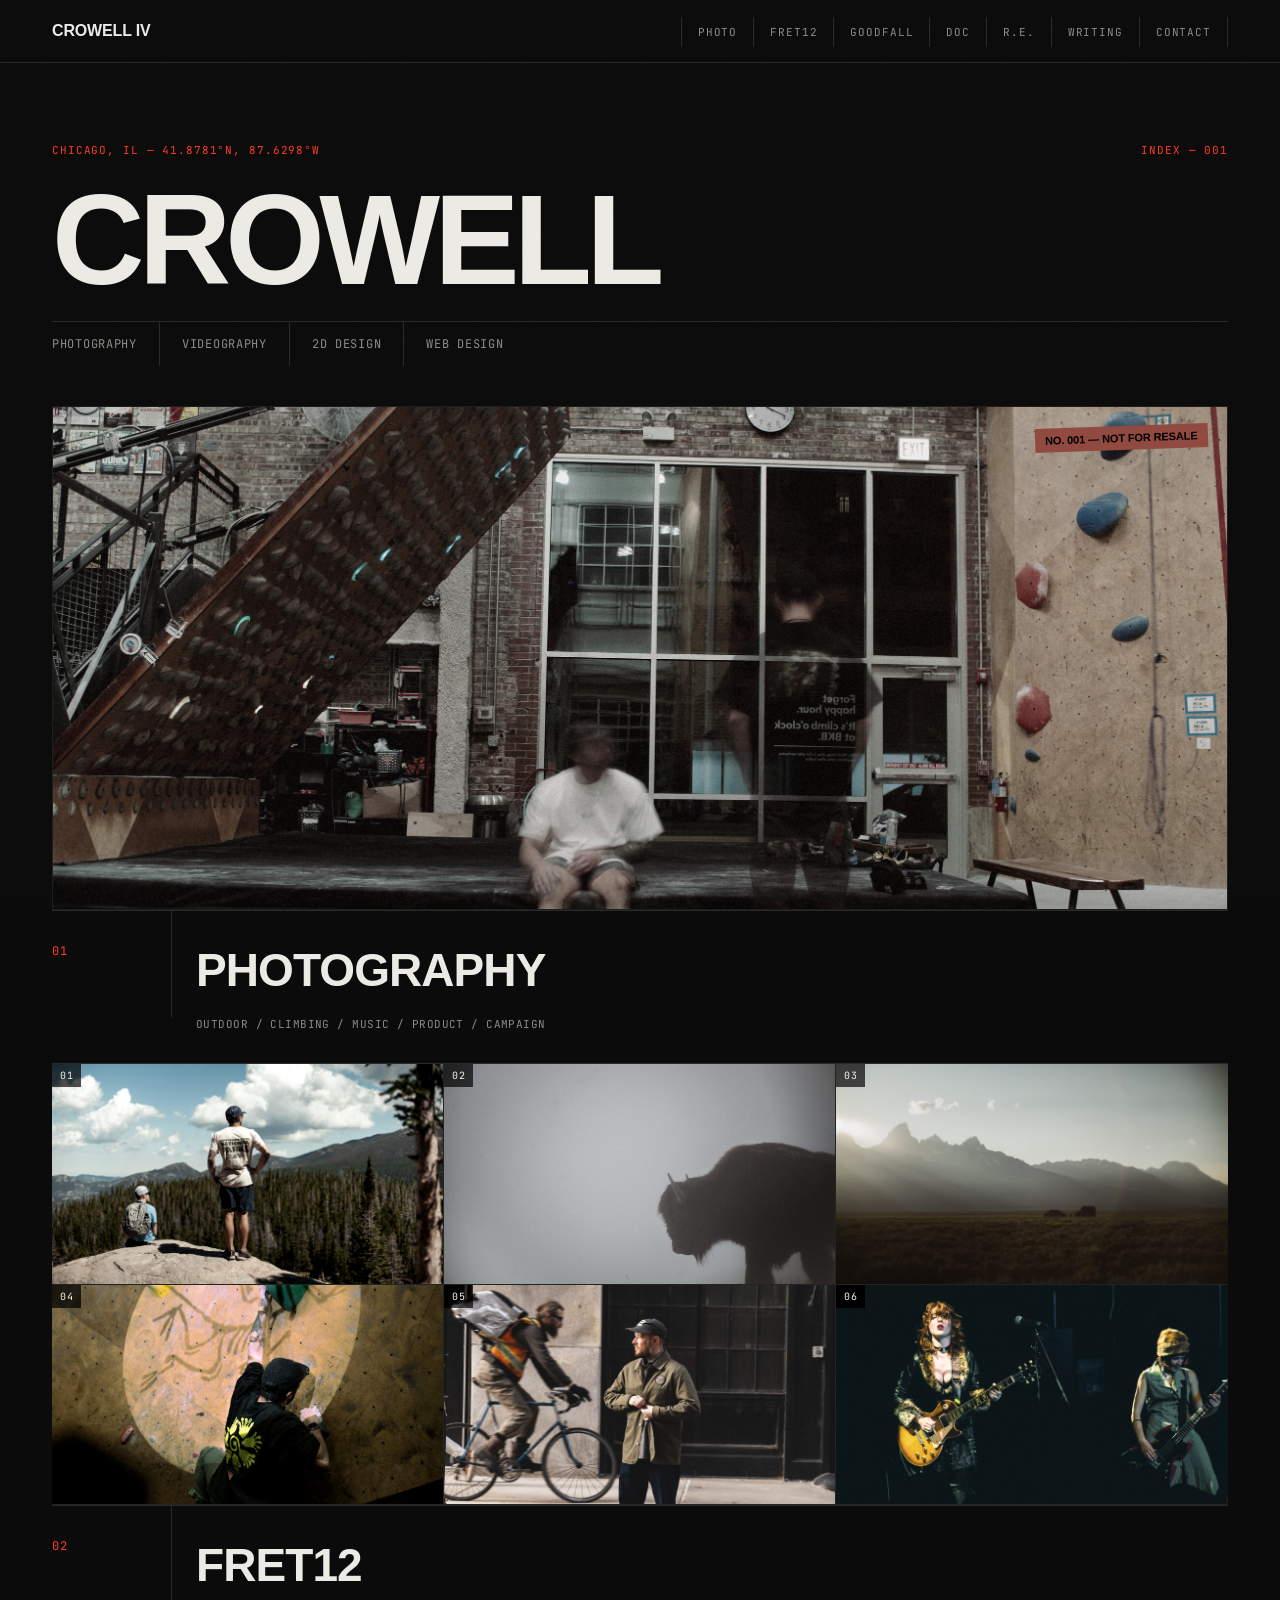
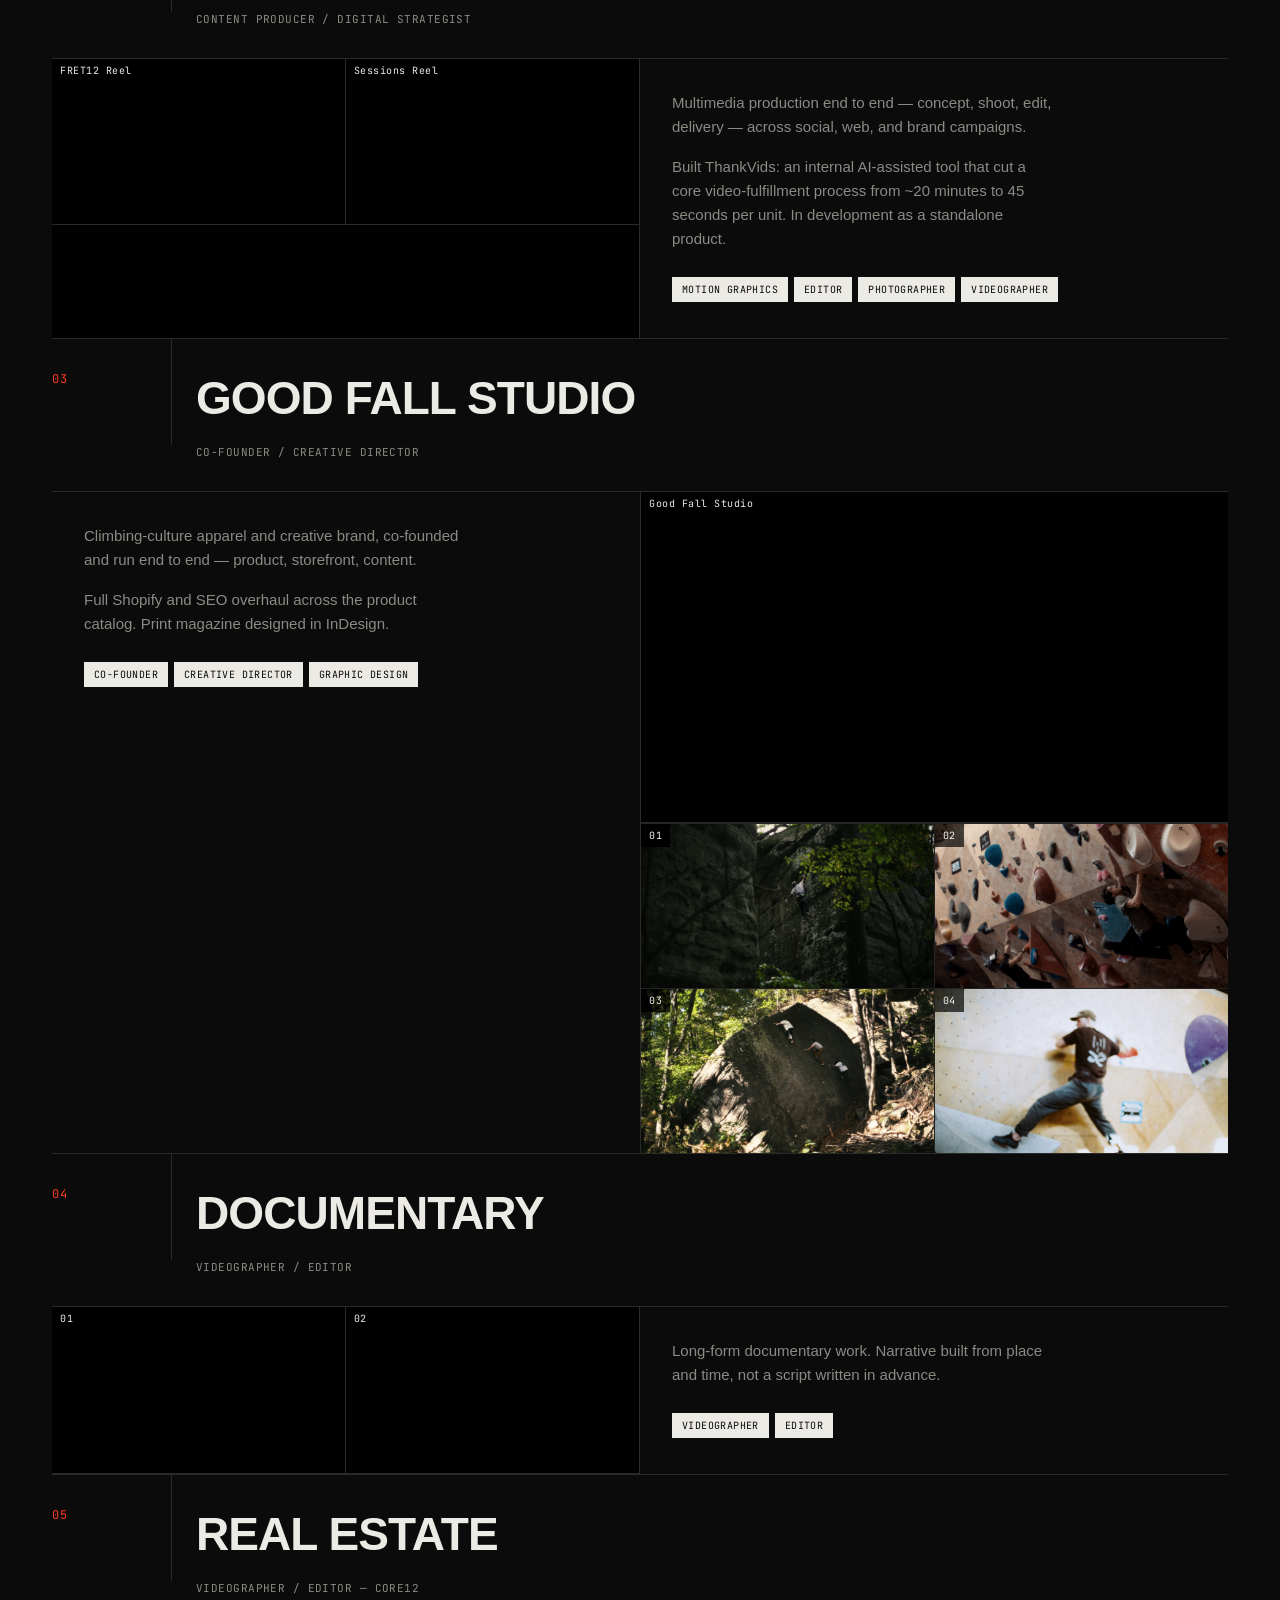
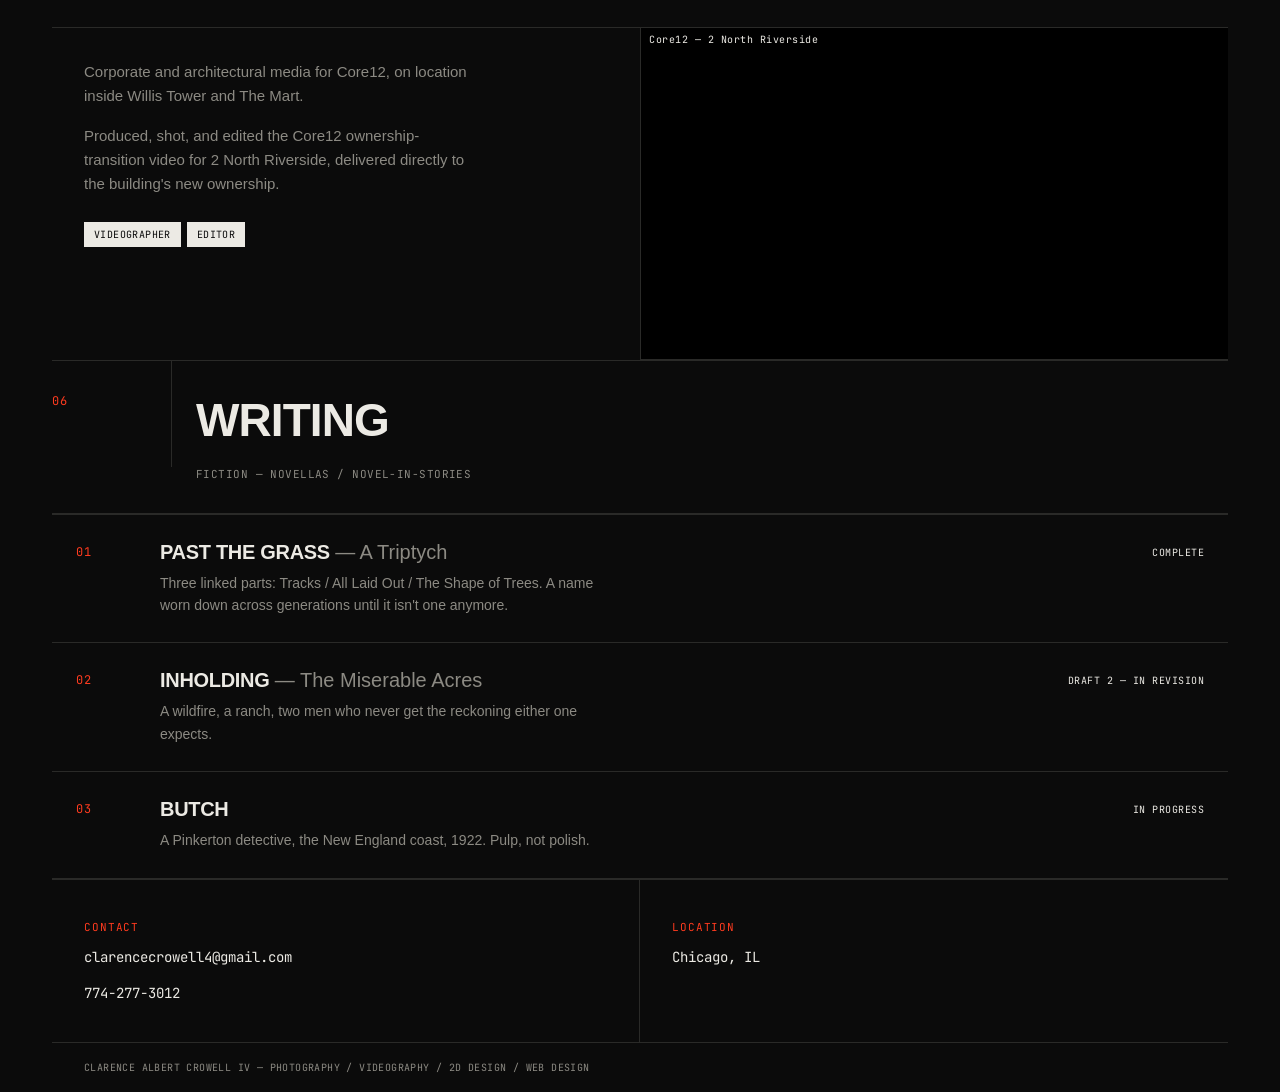
==== index.html @ 53e08b1d "Update index.html" ====
<!DOCTYPE html>
<html lang="en">
<head>
<meta charset="UTF-8">
<meta name="viewport" content="width=device-width, initial-scale=1.0">
<title>Clarence Crowell — Photography, Video, Design</title>
<link rel="preconnect" href="https://fonts.googleapis.com">
<link href="https://fonts.googleapis.com/css2?family=JetBrains+Mono:wght@400;500;700&display=swap" rel="stylesheet">
<style>
:root{
--bg: #0B0B0B;
--ink: #ECEAE4;
--ink-dim: #8C8A83;
--line: #2A2A28;
--signal: #FF3B1F;
--panel: #131311;
}
*{box-sizing:border-box; margin:0; padding:0;}
body{
background:var(--bg);
color:var(--ink);
font-family:'Helvetica Neue', Helvetica, Arial, sans-serif;
-webkit-font-smoothing:antialiased;
position:relative;
}
body::before{
content:'';
position:fixed; inset:0; pointer-events:none; z-index:100;
opacity:0.05; mix-blend-mode:overlay;
background-image:url("data:image/svg+xml,%3Csvg xmlns='http://www.w3.org/2000/svg' width='120' height='120'%3E%3Cfilter id='n'%3E%3CfeTurbulence type='fractalNoise' baseFrequency='0.9' numOctaves='2' stitchTiles='stitch'/%3E%3C/filter%3E%3Crect width='100%25' height='100%25' filter='url(%23n)'/%3E%3C/svg%3E");
}
.wrap{max-width:1240px; margin:0 auto; padding:0 32px;}

header.masthead{
border-bottom:1px solid var(--line);
padding:22px 0;
position:sticky; top:0; z-index:50;
background:var(--bg);
}
.masthead-row{display:flex; justify-content:space-between; align-items:center; flex-wrap:wrap; gap:12px;}
.brand{
font-family:'Helvetica Neue', Arial, sans-serif; font-weight:900; font-size:16px;
letter-spacing:-0.01em; text-transform:uppercase;
}
nav ul{list-style:none; display:flex; gap:0;}
nav a{
color:var(--ink-dim); text-decoration:none;
font-family:'JetBrains Mono', monospace; font-size:11px;
letter-spacing:0.08em; text-transform:uppercase;
padding:8px 16px; border-left:1px solid var(--line);
transition:color .1s linear, background .1s linear;
}
nav li:last-child a{border-right:1px solid var(--line);}
nav a:hover, nav a:focus-visible{color:var(--bg); background:var(--signal);}

.hero{
padding:80px 0 0;
border-bottom:1px solid var(--line);
}
.hero-top{
display:flex; justify-content:space-between; align-items:flex-start;
font-family:'JetBrains Mono', monospace; font-size:11px; letter-spacing:0.08em;
text-transform:uppercase; color:var(--ink-dim); padding-bottom:28px;
}
.hero-top span{color:var(--signal);}
.hero h1{
font-family:'Helvetica Neue', Arial, sans-serif; font-weight:900;
font-size:clamp(52px, 10vw, 148px); line-height:0.86; letter-spacing:-0.045em;
text-transform:uppercase;
}
.hero-roles{
display:flex; gap:0; flex-wrap:wrap; margin-top:26px; border-top:1px solid var(--line);
}
.hero-roles span{
font-family:'JetBrains Mono', monospace; font-size:12px; letter-spacing:0.06em;
text-transform:uppercase; padding:14px 22px 14px 0; margin-right:22px;
border-right:1px solid var(--line); color:var(--ink-dim);
}
.hero-roles span:last-child{border-right:none; margin-right:0;}
.hero-figure{
margin-top:40px; position:relative; overflow:hidden; aspect-ratio:21/9; background:#000;
filter:grayscale(65%) contrast(1.12) brightness(0.92);
}
.hero-figure img{width:100%; height:100%; object-fit:cover; display:block;}
.hero-figure::after{
content:''; position:absolute; inset:0;
box-shadow:inset 0 0 0 1px var(--line);
}
.tag-sticker{
position:absolute; top:20px; right:20px; z-index:2;
background:var(--signal); color:#0B0B0B;
font-family:'Helvetica Neue', Arial, sans-serif; font-weight:900;
font-size:11px; letter-spacing:-0.01em; text-transform:uppercase;
padding:6px 10px; transform:rotate(-2deg);
}

section.work{padding:0; border-bottom:1px solid var(--line);}
section.work:last-of-type{border-bottom:none;}
.section-head{
display:grid; grid-template-columns:120px 1fr; gap:0;
}
.section-index{
font-family:'JetBrains Mono', monospace; font-size:12px; color:var(--signal);
letter-spacing:0.08em; padding:32px 20px 32px 0; border-right:1px solid var(--line);
}
.section-head h2{
font-family:'Helvetica Neue', Arial, sans-serif; font-weight:900; font-size:clamp(26px, 3.6vw, 46px);
text-transform:uppercase; letter-spacing:-0.02em; padding:32px 24px 20px;
}
.section-meta{
font-family:'JetBrains Mono', monospace; font-size:11px; color:var(--ink-dim);
letter-spacing:0.04em; padding:0 24px 32px 144px; text-transform:uppercase;
border-bottom:1px solid var(--line);
}

.grid-photo{
display:grid; grid-template-columns:repeat(3, 1fr);
}
.grid-photo figure{
position:relative; aspect-ratio:16/9; overflow:hidden; background:#000;
border-right:1px solid var(--line); border-bottom:1px solid var(--line);
filter:grayscale(30%) contrast(1.08);
}
.grid-photo figure:nth-child(3n){border-right:none;}
.grid-photo img{width:100%; height:100%; object-fit:cover; display:block;}
.grid-photo figure .tag{
position:absolute; top:0; left:0;
font-family:'JetBrains Mono', monospace; font-size:10px; color:var(--ink);
background:rgba(0,0,0,0.65); padding:5px 8px; letter-spacing:0.05em;
}

.case{
display:grid; grid-template-columns:1fr 1fr;
}
.case.reverse .case-media{order:2; border-left:1px solid var(--line); border-right:none;}
.case.reverse .case-copy{order:1;}
.case-media{
display:grid; grid-template-columns:repeat(2, 1fr);
border-right:1px solid var(--line);
background:#000;
}
.case-media figure{
position:relative; aspect-ratio:16/9; overflow:hidden;
border-right:1px solid var(--line); border-bottom:1px solid var(--line);
filter:grayscale(30%) contrast(1.08);
}
.case-media figure:nth-child(2n){border-right:none;}
.case-media img{width:100%; height:100%; object-fit:cover; display:block;}
.case-media figure .tag{
position:absolute; top:0; left:0;
font-family:'JetBrains Mono', monospace; font-size:10px; color:var(--ink);
background:rgba(0,0,0,0.65); padding:5px 8px; letter-spacing:0.05em;
}
.case-media.two{grid-template-columns:1fr; grid-template-rows:1fr 1fr;}
.case-media.two figure{border-right:none;}
.case-media.two figure:last-child{border-bottom:none;}

.video-grid{display:grid; grid-template-columns:repeat(2, 1fr);}
.video-grid.single{grid-template-columns:1fr;}
.video-embed{position:relative; width:100%; padding-bottom:56.25%; height:0; overflow:hidden; border-right:1px solid var(--line); border-bottom:1px solid var(--line);}
.video-grid.single .video-embed, .video-embed.full{border-right:none;}
.video-grid figure:last-child .video-embed, .video-grid > .video-embed:last-child{border-right:none;}
.video-embed iframe{position:absolute; top:0; left:0; width:100%; height:100%; border:0; filter:grayscale(30%) contrast(1.08);}
.video-embed .tag{
position:absolute; top:0; left:0; z-index:2;
font-family:'JetBrains Mono', monospace; font-size:10px; color:var(--ink);
background:rgba(0,0,0,0.65); padding:5px 8px; letter-spacing:0.05em;
}
.still-row{display:grid; grid-template-columns:1fr 1fr;}
.still-row figure{position:relative; aspect-ratio:16/9; overflow:hidden; border-right:1px solid var(--line); filter:grayscale(30%) contrast(1.08);}
.still-row figure:last-child{border-right:none;}
.still-row img{width:100%; height:100%; object-fit:cover; display:block;}

.case-media-wrap{border-right:1px solid var(--line); background:#000;}
.case.reverse .case-media-wrap{order:2; border-left:1px solid var(--line); border-right:none;}
.case.reverse .case-copy{order:1;}
.photo-quad{display:grid; grid-template-columns:repeat(2, 1fr);}
.photo-quad figure{position:relative; aspect-ratio:16/9; overflow:hidden; border-right:1px solid var(--line); border-top:1px solid var(--line); filter:grayscale(30%) contrast(1.08);}
.photo-quad figure:nth-child(2n){border-right:none;}
.photo-quad img{width:100%; height:100%; object-fit:cover; display:block;}
.photo-quad figure .tag{
position:absolute; top:0; left:0;
font-family:'JetBrains Mono', monospace; font-size:10px; color:var(--ink);
background:rgba(0,0,0,0.65); padding:5px 8px; letter-spacing:0.05em;
}
@media (max-width:860px){
.video-grid{grid-template-columns:1fr;}
.video-embed{border-right:none;}
.still-row{grid-template-columns:1fr;}
.still-row figure{border-right:none; border-bottom:1px solid var(--line);}
.still-row figure:last-child{border-bottom:none;}
.case-media-wrap{border-right:none; border-left:none;}
.case.reverse .case-media-wrap{border-left:none;}
.photo-quad{grid-template-columns:1fr 1fr;}
}

.case-copy{padding:32px 32px 36px;}
.case-copy p{
font-family:'Helvetica Neue', Arial, sans-serif;
font-size:15px; line-height:1.6; color:var(--ink-dim); margin-bottom:16px; max-width:46ch;
}
.case-copy p:last-of-type{margin-bottom:0;}
.role-tags{display:flex; flex-wrap:wrap; gap:6px; margin-top:26px;}
.role-tag{
font-family:'JetBrains Mono', monospace; font-size:10px; letter-spacing:0.04em;
text-transform:uppercase; padding:6px 10px; color:var(--bg); background:var(--ink);
}

.write-list{border-top:1px solid var(--line);}
.write-row{
display:grid; grid-template-columns:64px 1fr 180px;
align-items:start; padding:26px 24px; border-bottom:1px solid var(--line);
gap:20px;
}
.write-num{
font-family:'JetBrains Mono', monospace; font-size:12px; color:var(--signal);
letter-spacing:0.06em; padding-top:3px;
}
.write-title{
font-family:'Helvetica Neue', Arial, sans-serif; font-weight:900; font-size:20px;
text-transform:uppercase; letter-spacing:-0.015em; margin-bottom:8px;
}
.write-title span{color:var(--ink-dim); font-weight:400; text-transform:none; letter-spacing:0;}
.write-desc{
font-family:'Helvetica Neue', Arial, sans-serif; font-size:14px; line-height:1.6;
color:var(--ink-dim); max-width:56ch;
}
.write-status{
font-family:'JetBrains Mono', monospace; font-size:10px; letter-spacing:0.05em;
text-transform:uppercase; text-align:right; padding-top:5px; color:var(--ink);
}
@media (max-width:860px){
.write-row{grid-template-columns:36px 1fr; grid-template-areas:"num title" ". desc" ". status";}
.write-num{grid-area:num;} .write-body{grid-area:title;} .write-status{grid-area:status; text-align:left; margin-top:10px;}
}

@media (max-width:860px){
.grid-photo{grid-template-columns:repeat(2,1fr);}
.grid-photo figure:nth-child(2n){border-right:none;}
.grid-photo figure:nth-child(3n){border-right:1px solid var(--line);}
.case, .case.reverse{grid-template-columns:1fr;}
.case.reverse .case-media{order:1; border-left:none; border-right:none; border-bottom:1px solid var(--line);}
.case.reverse .case-copy{order:2;}
.case-media{border-right:none; border-bottom:1px solid var(--line);}
.section-head{grid-template-columns:80px 1fr;}
.section-meta{padding-left:104px;}
nav ul{flex-wrap:wrap;}
}

footer{padding:0;}
.footer-grid{display:grid; grid-template-columns:1fr 1fr;}
.footer-cell{padding:40px 32px; border-right:1px solid var(--line);}
.footer-cell:last-child{border-right:none;}
.footer-label{
font-family:'JetBrains Mono', monospace; font-size:11px; color:var(--signal);
letter-spacing:0.08em; text-transform:uppercase; margin-bottom:14px;
}
footer a{color:var(--ink); text-decoration:none; font-family:'JetBrains Mono', monospace; font-size:14px;}
footer a:hover{color:var(--signal);}
.fine{
border-top:1px solid var(--line); padding:18px 32px;
font-family:'JetBrains Mono', monospace; font-size:10px; color:var(--ink-dim);
letter-spacing:0.04em; text-transform:uppercase;
}
@media (max-width:860px){.footer-grid{grid-template-columns:1fr;} .footer-cell{border-right:none; border-bottom:1px solid var(--line);}}
</style>
</head>
<body>

<header class="masthead">
<div class="wrap masthead-row">
<div class="brand">Crowell IV</div>
<nav>
<ul>
<li><a href="#photography">Photo</a></li>
<li><a href="#fret12">FRET12</a></li>
<li><a href="#goodfall">Goodfall</a></li>
<li><a href="#documentary">Doc</a></li>
<li><a href="#realestate">R.E.</a></li>
<li><a href="#writing">Writing</a></li>
<li><a href="#contact">Contact</a></li>
</ul>
</nav>
</div>
</header>

<div class="wrap">

<section class="hero">
<div class="hero-top">
<span>Chicago, IL — 41.8781°N, 87.6298°W</span>
<span>Index — 001</span>
</div>
<h1>Crowell</h1>
<div class="hero-roles">
<span>Photography</span>
<span>Videography</span>
<span>2D Design</span>
<span>Web Design</span>
</div>
<div class="hero-figure">
<span class="tag-sticker">No. 001 — Not For Resale</span>
<img src="images/hero.jpg" alt="Hero image">
</div>
</section>

<section class="work" id="photography">
<div class="section-head">
<div class="section-index">01</div>
<h2>Photography</h2>
</div>
<div class="section-meta">Outdoor / Climbing / Music / Product / Campaign</div>
<div class="grid-photo">
<figure><span class="tag">01</span><img src="images/photo-1.jpg" alt="Photography 1"></figure>
<figure><span class="tag">02</span><img src="images/photo-2.jpg" alt="Photography 2"></figure>
<figure><span class="tag">03</span><img src="images/photo-3.jpg" alt="Photography 3"></figure>
<figure><span class="tag">04</span><img src="images/photo-4.jpg" alt="Photography 4"></figure>
<figure><span class="tag">05</span><img src="images/photo-5.jpg" alt="Photography 5"></figure>
<figure><span class="tag">06</span><img src="images/photo-6.jpg" alt="Photography 6"></figure>
</div>
</section>

<!-- CASE STUDY: FRET12 — video-only: FRET12 Reel + FRET12 Sessions Reel (YouTube) -->
<section class="work" id="fret12">
<div class="section-head">
<div class="section-index">02</div>
<h2>FRET12</h2>
</div>
<div class="section-meta">Content Producer / Digital Strategist</div>
<div class="case">
<div class="case-media video-grid">
<div class="video-embed"><span class="tag">FRET12 Reel</span><iframe src="https://www.youtube-nocookie.com/embed/aCzN8zu0TeY" title="FRET12 Reel" frameborder="0" allow="accelerometer; autoplay; clipboard-write; encrypted-media; gyroscope; picture-in-picture; web-share" allowfullscreen></iframe></div>
<div class="video-embed"><span class="tag">Sessions Reel</span><iframe src="https://www.youtube-nocookie.com/embed/KrnUvRqkFx0" title="FRET12 Sessions Reel" frameborder="0" allow="accelerometer; autoplay; clipboard-write; encrypted-media; gyroscope; picture-in-picture; web-share" allowfullscreen></iframe></div>
</div>
<div class="case-copy">
<p>Multimedia production end to end — concept, shoot, edit, delivery — across social, web, and brand campaigns.</p>
<p>Built ThankVids: an internal AI-assisted tool that cut a core video-fulfillment process from ~20 minutes to 45 seconds per unit. In development as a standalone product.</p>
<div class="role-tags">
<span class="role-tag">Motion Graphics</span>
<span class="role-tag">Editor</span>
<span class="role-tag">Photographer</span>
<span class="role-tag">Videographer</span>
</div>
</div>
</div>
</section>

<!-- CASE STUDY: Good Fall Studio — video (brand video) + 4 supporting images -->
<section class="work" id="goodfall">
<div class="section-head">
<div class="section-index">03</div>
<h2>Good Fall Studio</h2>
</div>
<div class="section-meta">Co-Founder / Creative Director</div>
<div class="case reverse">
<div class="case-media-wrap">
<div class="video-embed full"><span class="tag">Good Fall Studio</span><iframe src="https://www.youtube-nocookie.com/embed/4LObgWrQzX8" title="Good Fall Studio" frameborder="0" allow="accelerometer; autoplay; clipboard-write; encrypted-media; gyroscope; picture-in-picture; web-share" allowfullscreen></iframe></div>
<div class="photo-quad">
<figure><span class="tag">01</span><img src="images/goodfall-1.jpg" alt="Good Fall Studio image 1"></figure>
<figure><span class="tag">02</span><img src="images/goodfall-2.jpg" alt="Good Fall Studio image 2"></figure>
<figure><span class="tag">03</span><img src="images/goodfall-3.jpg" alt="Good Fall Studio image 3"></figure>
<figure><span class="tag">04</span><img src="images/goodfall-4.jpg" alt="Good Fall Studio image 4"></figure>
</div>
</div>
<div class="case-copy">
<p>Climbing-culture apparel and creative brand, co-founded and run end to end — product, storefront, content.</p>
<p>Full Shopify and SEO overhaul across the product catalog. Print magazine designed in InDesign.</p>
<div class="role-tags">
<span class="role-tag">Co-Founder</span>
<span class="role-tag">Creative Director</span>
<span class="role-tag">Graphic Design</span>
</div>
</div>
</div>
</section>

<!-- CASE STUDY: Documentary — video-only, no stills: two YouTube embeds -->
<section class="work" id="documentary">
<div class="section-head">
<div class="section-index">04</div>
<h2>Documentary</h2>
</div>
<div class="section-meta">Videographer / Editor</div>
<div class="case">
<div class="case-media video-grid">
<div class="video-embed"><span class="tag">01</span><iframe src="https://www.youtube-nocookie.com/embed/YEiy2NTixOw" title="Documentary 1" frameborder="0" allow="accelerometer; autoplay; clipboard-write; encrypted-media; gyroscope; picture-in-picture; web-share" allowfullscreen></iframe></div>
<div class="video-embed"><span class="tag">02</span><iframe src="https://www.youtube-nocookie.com/embed/a-ekxLXxETY" title="Documentary 2" frameborder="0" allow="accelerometer; autoplay; clipboard-write; encrypted-media; gyroscope; picture-in-picture; web-share" allowfullscreen></iframe></div>
</div>
<div class="case-copy">
<p>Long-form documentary work. Narrative built from place and time, not a script written in advance.</p>
<div class="role-tags">
<span class="role-tag">Videographer</span>
<span class="role-tag">Editor</span>
</div>
</div>
</div>
</section>

<!-- CASE STUDY: Real Estate / Core12 — Vimeo video only (ownership transition), no stills -->
<section class="work" id="realestate">
<div class="section-head">
<div class="section-index">05</div>
<h2>Real Estate</h2>
</div>
<div class="section-meta">Videographer / Editor — Core12</div>
<div class="case reverse">
<div class="case-media" style="display:block;">
<div class="video-embed full"><span class="tag">Core12 — 2 North Riverside</span><iframe src="https://player.vimeo.com/video/1130013403" title="Core12 Ownership Transition" frameborder="0" allow="autoplay; fullscreen; picture-in-picture" allowfullscreen></iframe></div>
</div>
<div class="case-copy">
<p>Corporate and architectural media for Core12, on location inside Willis Tower and The Mart.</p>
<p>Produced, shot, and edited the Core12 ownership-transition video for 2 North Riverside, delivered directly to the building's new ownership.</p>
<div class="role-tags">
<span class="role-tag">Videographer</span>
<span class="role-tag">Editor</span>
</div>
</div>
</div>
</section>

<section class="work" id="writing">
<div class="section-head">
<div class="section-index">06</div>
<h2>Writing</h2>
</div>
<div class="section-meta">Fiction — Novellas / Novel-in-Stories</div>
<div class="write-list">
<div class="write-row">
<div class="write-num">01</div>
<div class="write-body">
<div class="write-title">Past the Grass <span>— A Triptych</span></div>
<div class="write-desc">Three linked parts: Tracks / All Laid Out / The Shape of Trees. A name worn down across generations until it isn't one anymore.</div>
</div>
<div class="write-status">Complete</div>
</div>
<div class="write-row">
<div class="write-num">02</div>
<div class="write-body">
<div class="write-title">Inholding <span>— The Miserable Acres</span></div>
<div class="write-desc">A wildfire, a ranch, two men who never get the reckoning either one expects.</div>
</div>
<div class="write-status">Draft 2 — In Revision</div>
</div>
<div class="write-row">
<div class="write-num">03</div>
<div class="write-body">
<div class="write-title">Butch</div>
<div class="write-desc">A Pinkerton detective, the New England coast, 1922. Pulp, not polish.</div>
</div>
<div class="write-status">In Progress</div>
</div>
</div>
</section>

</div>

<footer id="contact">
<div class="wrap" style="padding:0 32px;">
<div class="footer-grid" style="border-top:1px solid var(--line);">
<div class="footer-cell">
<div class="footer-label">Contact</div>
<a href="mailto:clarencecrowell4@gmail.com">clarencecrowell4@gmail.com</a><br><br>
<a href="tel:7742773012">774-277-3012</a>
</div>
<div class="footer-cell">
<div class="footer-label">Location</div>
<a href="#">Chicago, IL</a>
</div>
</div>
<div class="fine">Clarence Albert Crowell IV — Photography / Videography / 2D Design / Web Design</div>
</div>
</footer>

</body>
</html>
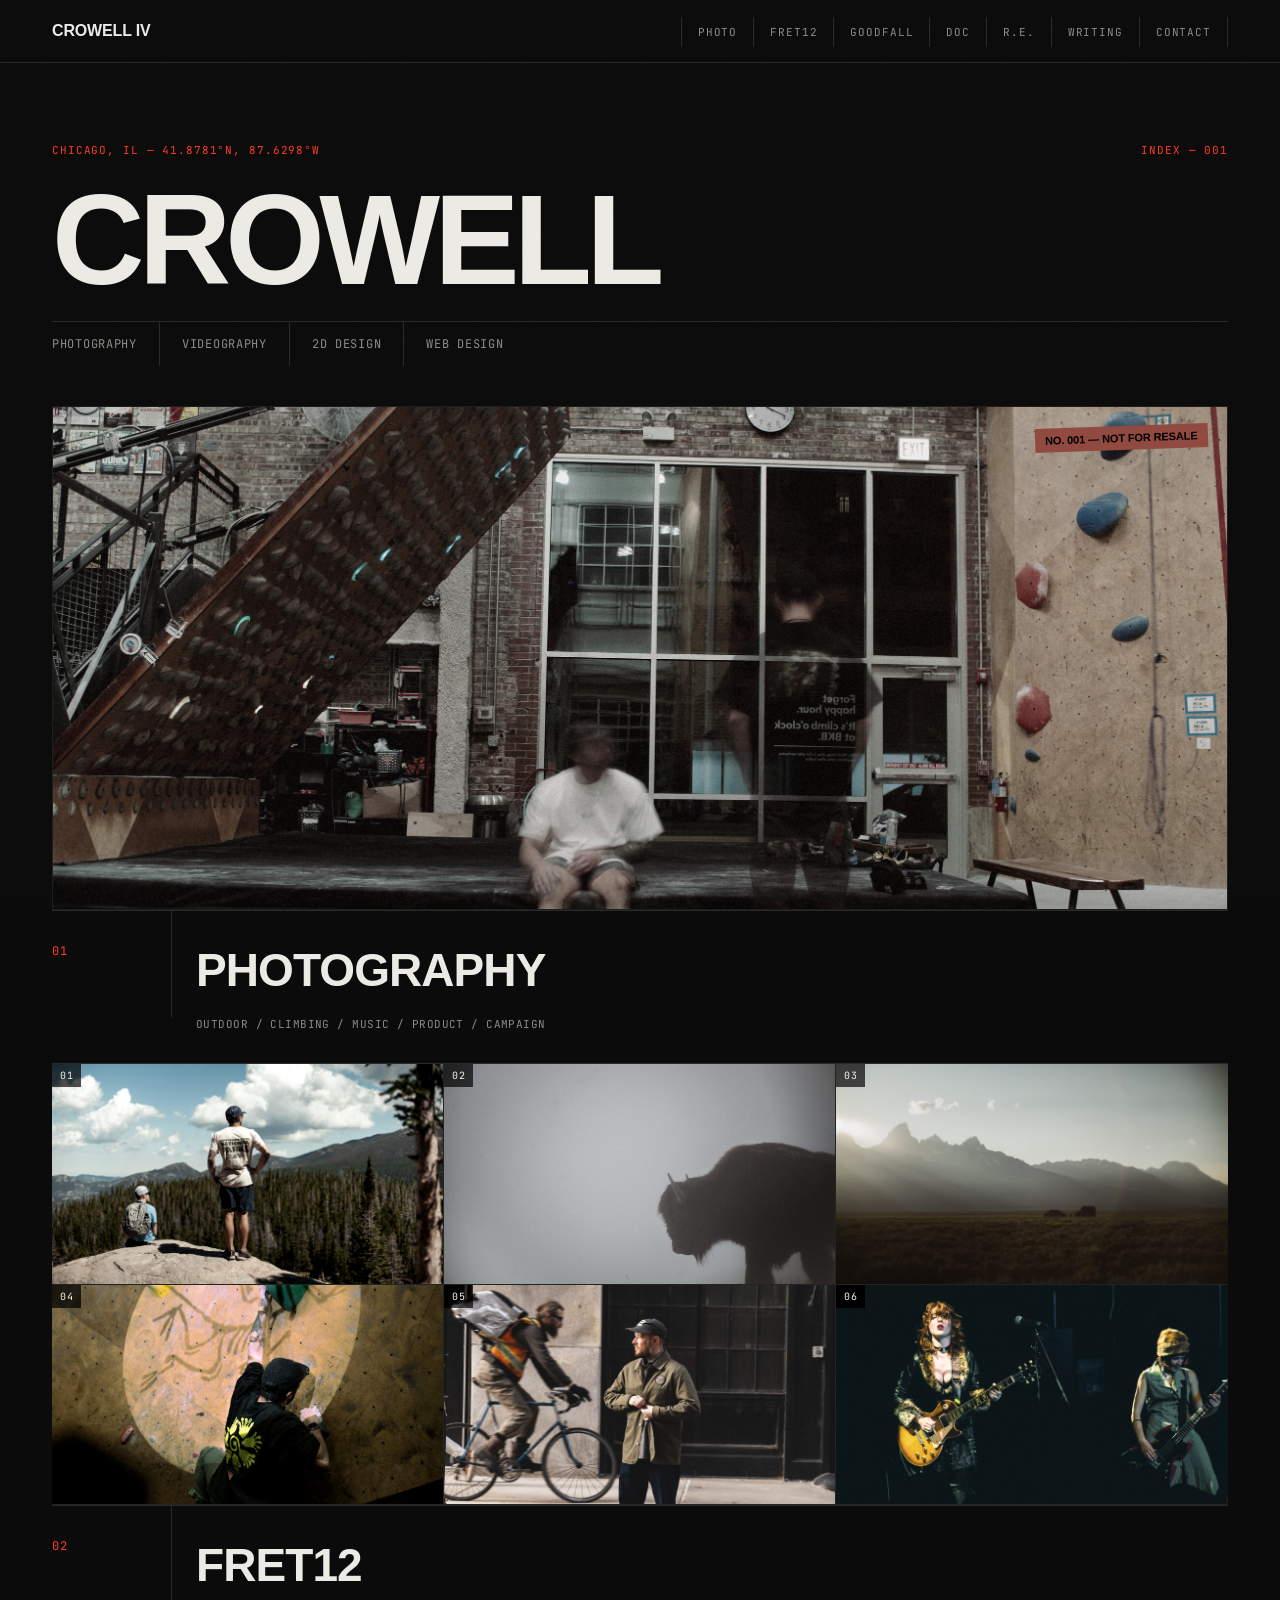
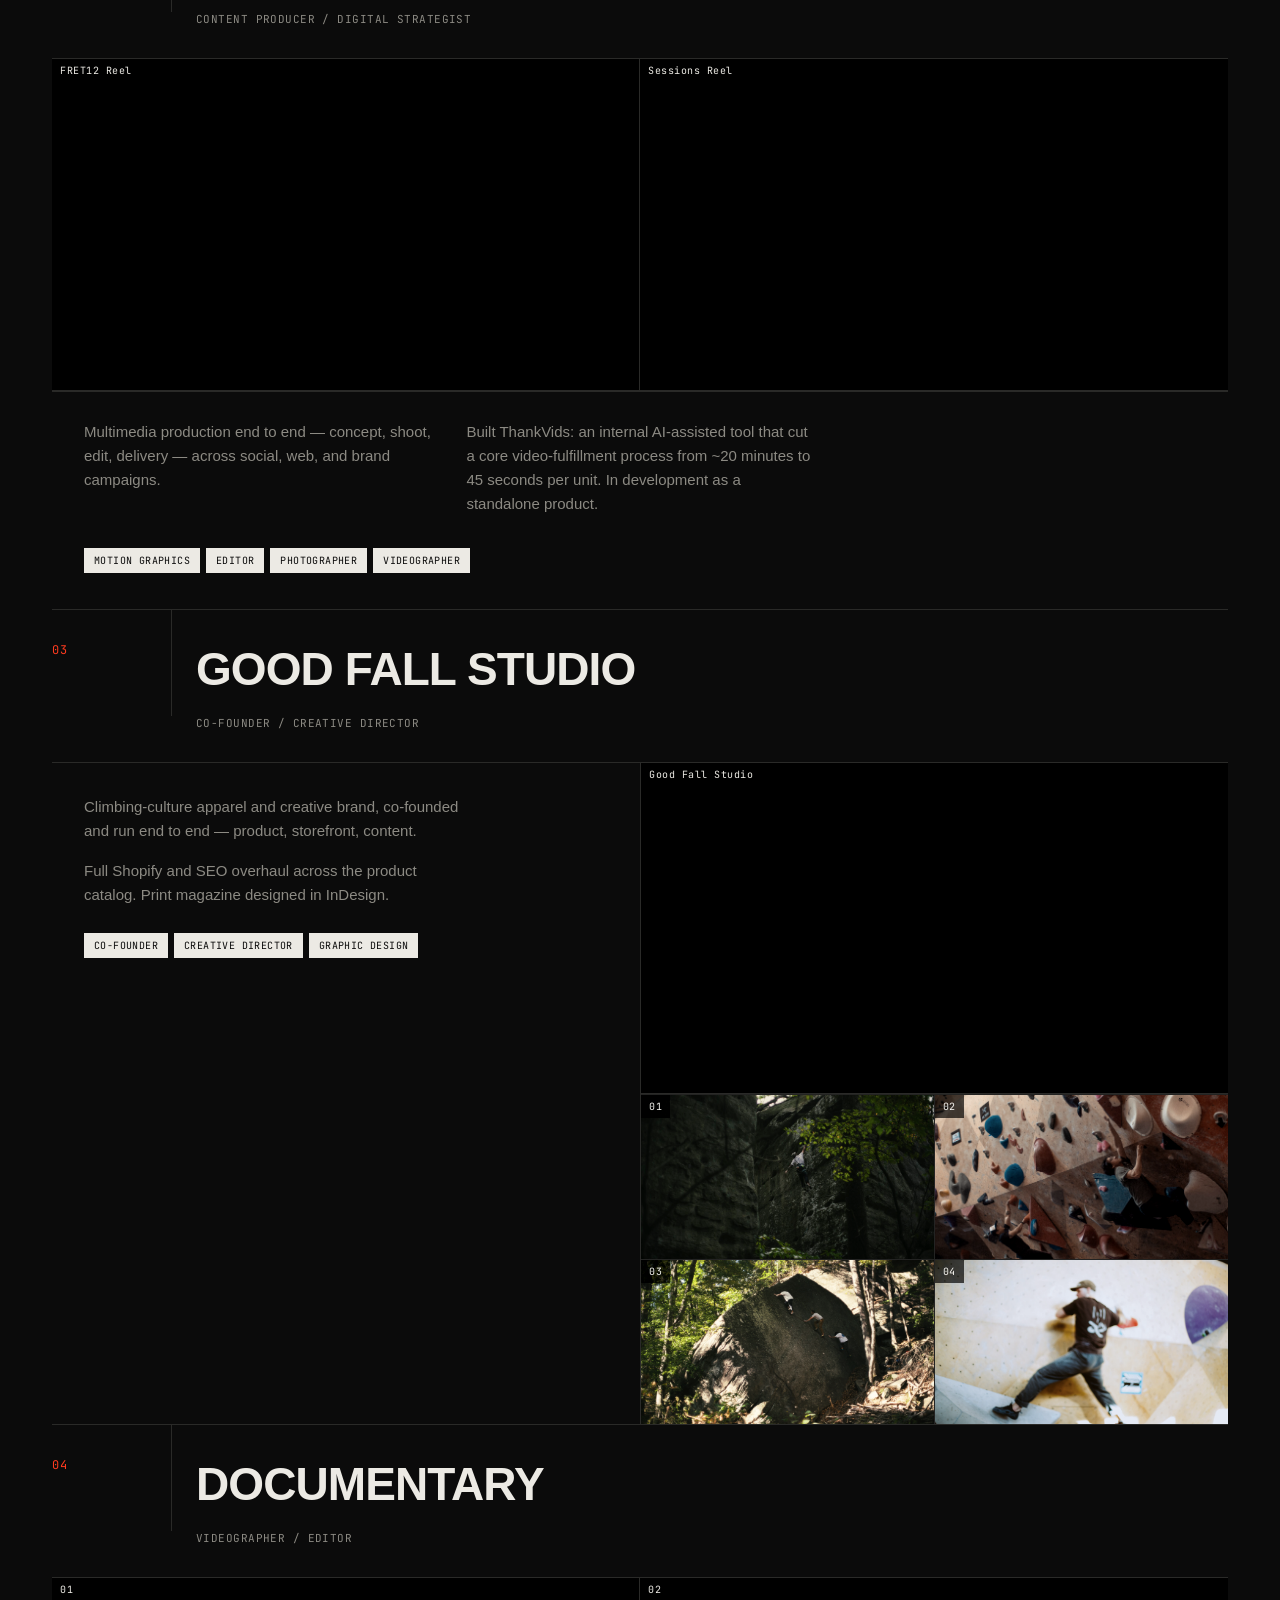
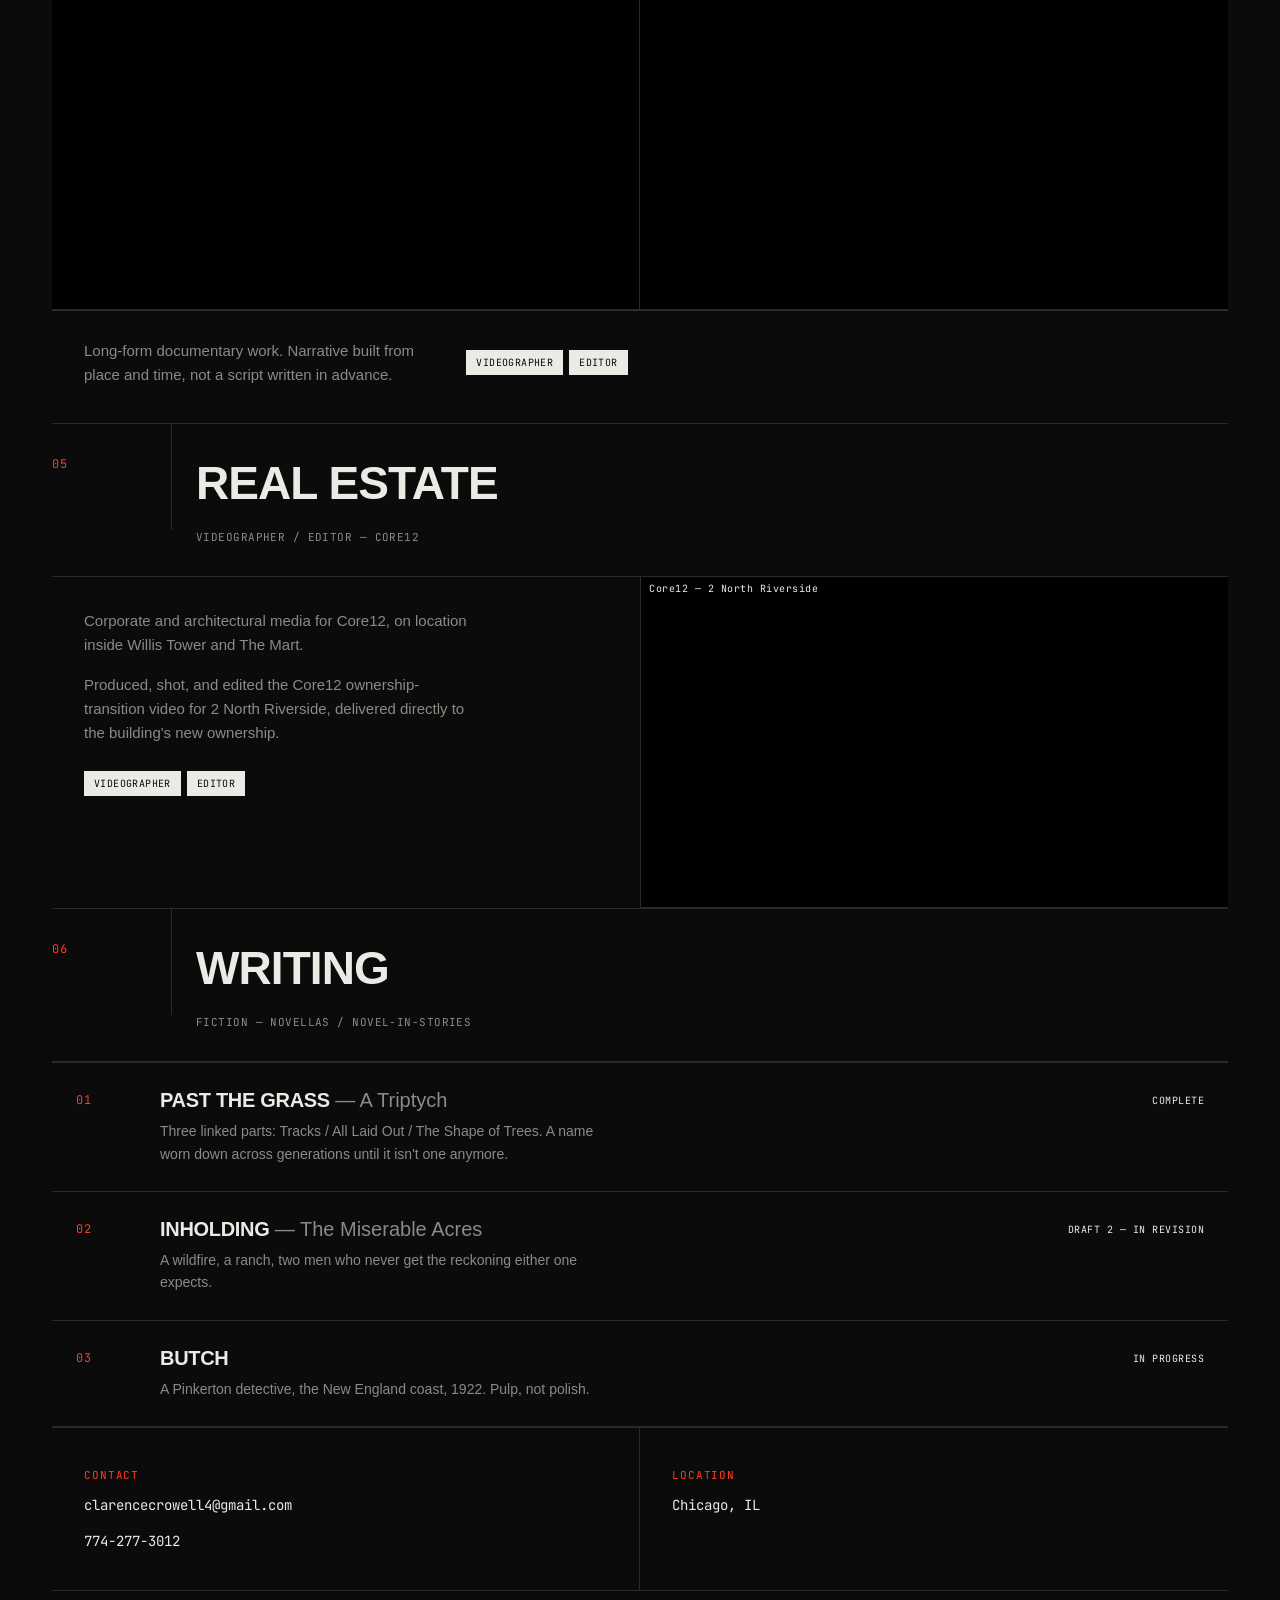
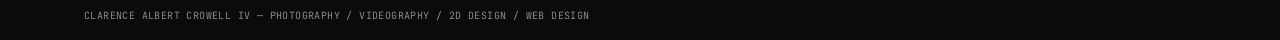
==== commit fb468fbd: "Update index.html" ====
--- a/index.html
+++ b/index.html
@@ -129,8 +129,21 @@
 background:rgba(0,0,0,0.65); padding:5px 8px; letter-spacing:0.05em;
 }
 
+/* --- Case-study layout: image mosaic + copy, used for FRET12 / Goodfall / Documentary / Real Estate --- */
 .case{
 display:grid; grid-template-columns:1fr 1fr;
+}
+.case-full{display:block;}
+.case-full .case-media{border-right:none;}
+.case-full .case-copy{
+padding:28px 32px 36px; border-top:1px solid var(--line);
+display:flex; flex-wrap:wrap; gap:32px; align-items:flex-start;
+}
+.case-full .case-copy p{max-width:42ch; margin-bottom:0;}
+.case-full .role-tags{margin-top:0; align-self:center;}
+@media (max-width:700px){
+.case-full .case-copy{display:block;}
+.case-full .case-copy p{margin-bottom:16px;}
 }
 .case.reverse .case-media{order:2; border-left:1px solid var(--line); border-right:none;}
 .case.reverse .case-copy{order:1;}
@@ -327,7 +340,7 @@
 <h2>FRET12</h2>
 </div>
 <div class="section-meta">Content Producer / Digital Strategist</div>
-<div class="case">
+<div class="case case-full">
 <div class="case-media video-grid">
 <div class="video-embed"><span class="tag">FRET12 Reel</span><iframe src="https://www.youtube-nocookie.com/embed/aCzN8zu0TeY" title="FRET12 Reel" frameborder="0" allow="accelerometer; autoplay; clipboard-write; encrypted-media; gyroscope; picture-in-picture; web-share" allowfullscreen></iframe></div>
 <div class="video-embed"><span class="tag">Sessions Reel</span><iframe src="https://www.youtube-nocookie.com/embed/KrnUvRqkFx0" title="FRET12 Sessions Reel" frameborder="0" allow="accelerometer; autoplay; clipboard-write; encrypted-media; gyroscope; picture-in-picture; web-share" allowfullscreen></iframe></div>
@@ -381,7 +394,7 @@
 <h2>Documentary</h2>
 </div>
 <div class="section-meta">Videographer / Editor</div>
-<div class="case">
+<div class="case case-full">
 <div class="case-media video-grid">
 <div class="video-embed"><span class="tag">01</span><iframe src="https://www.youtube-nocookie.com/embed/YEiy2NTixOw" title="Documentary 1" frameborder="0" allow="accelerometer; autoplay; clipboard-write; encrypted-media; gyroscope; picture-in-picture; web-share" allowfullscreen></iframe></div>
 <div class="video-embed"><span class="tag">02</span><iframe src="https://www.youtube-nocookie.com/embed/a-ekxLXxETY" title="Documentary 2" frameborder="0" allow="accelerometer; autoplay; clipboard-write; encrypted-media; gyroscope; picture-in-picture; web-share" allowfullscreen></iframe></div>
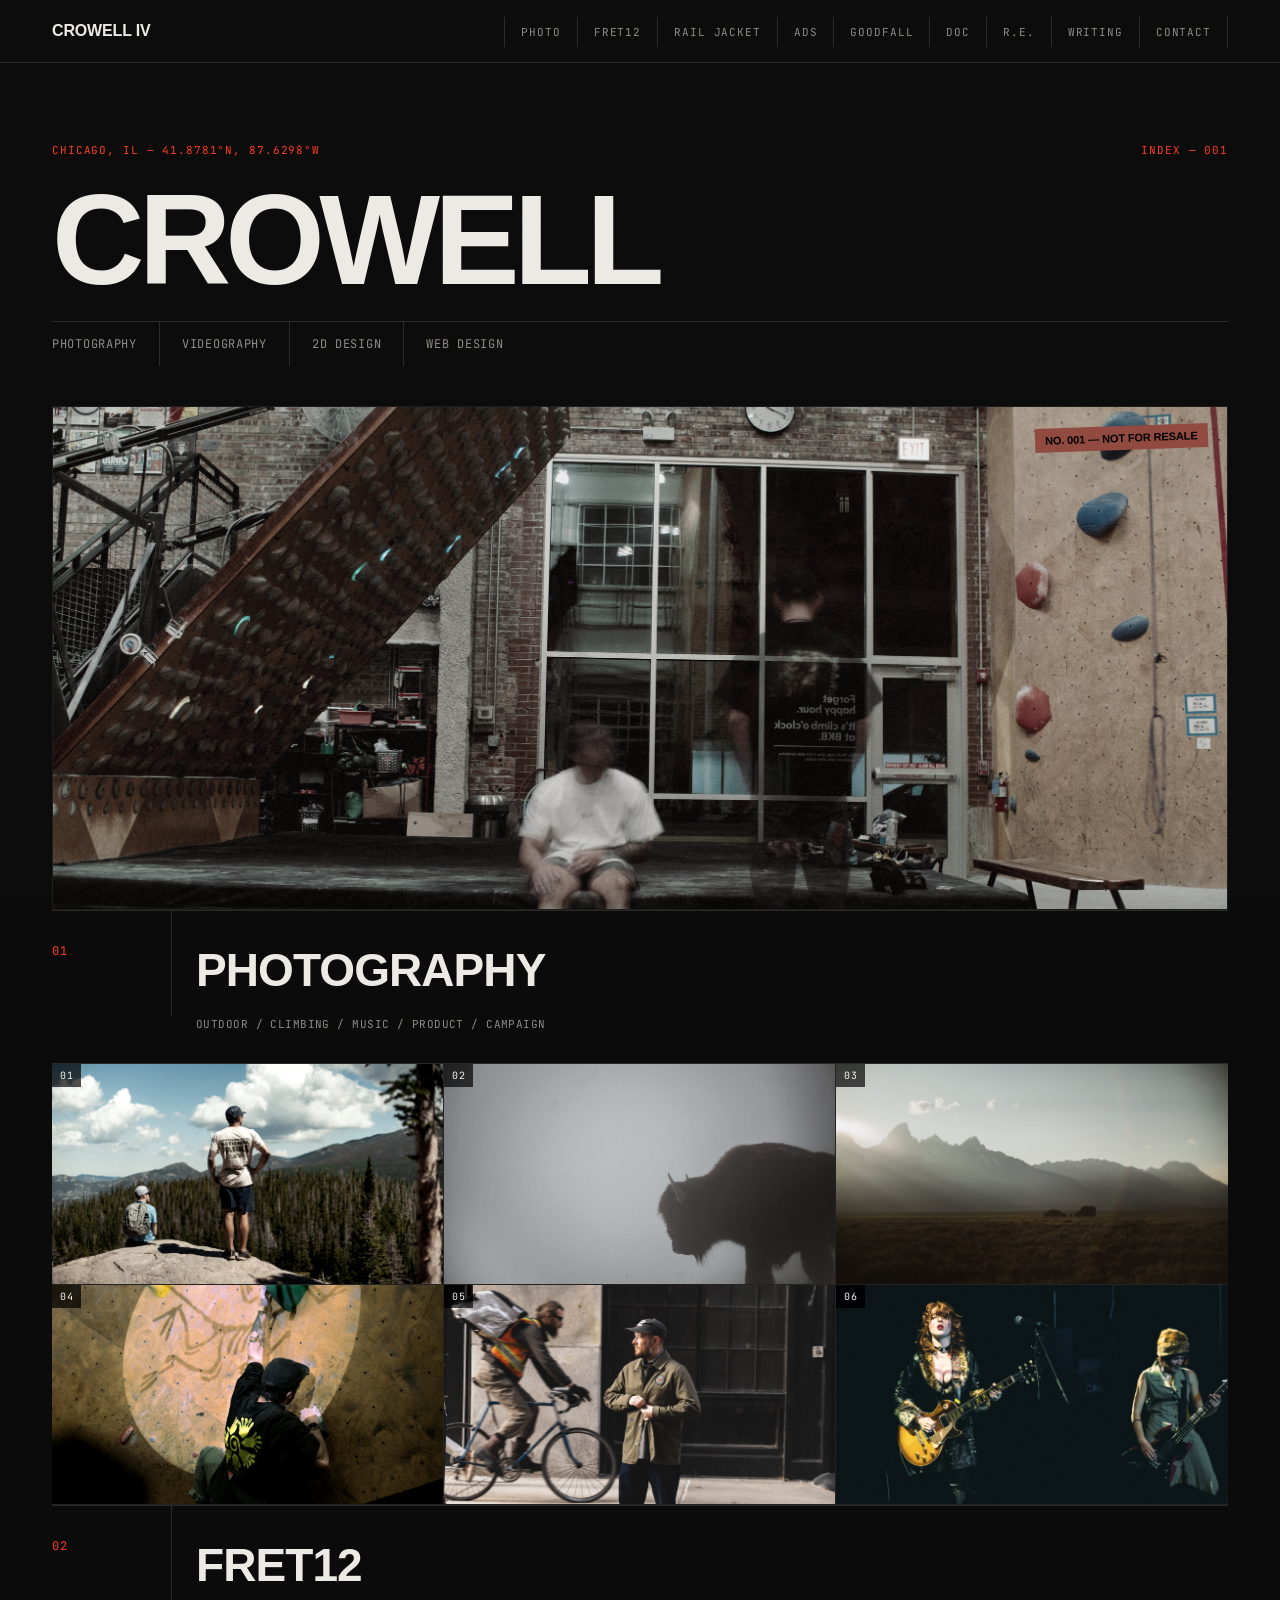
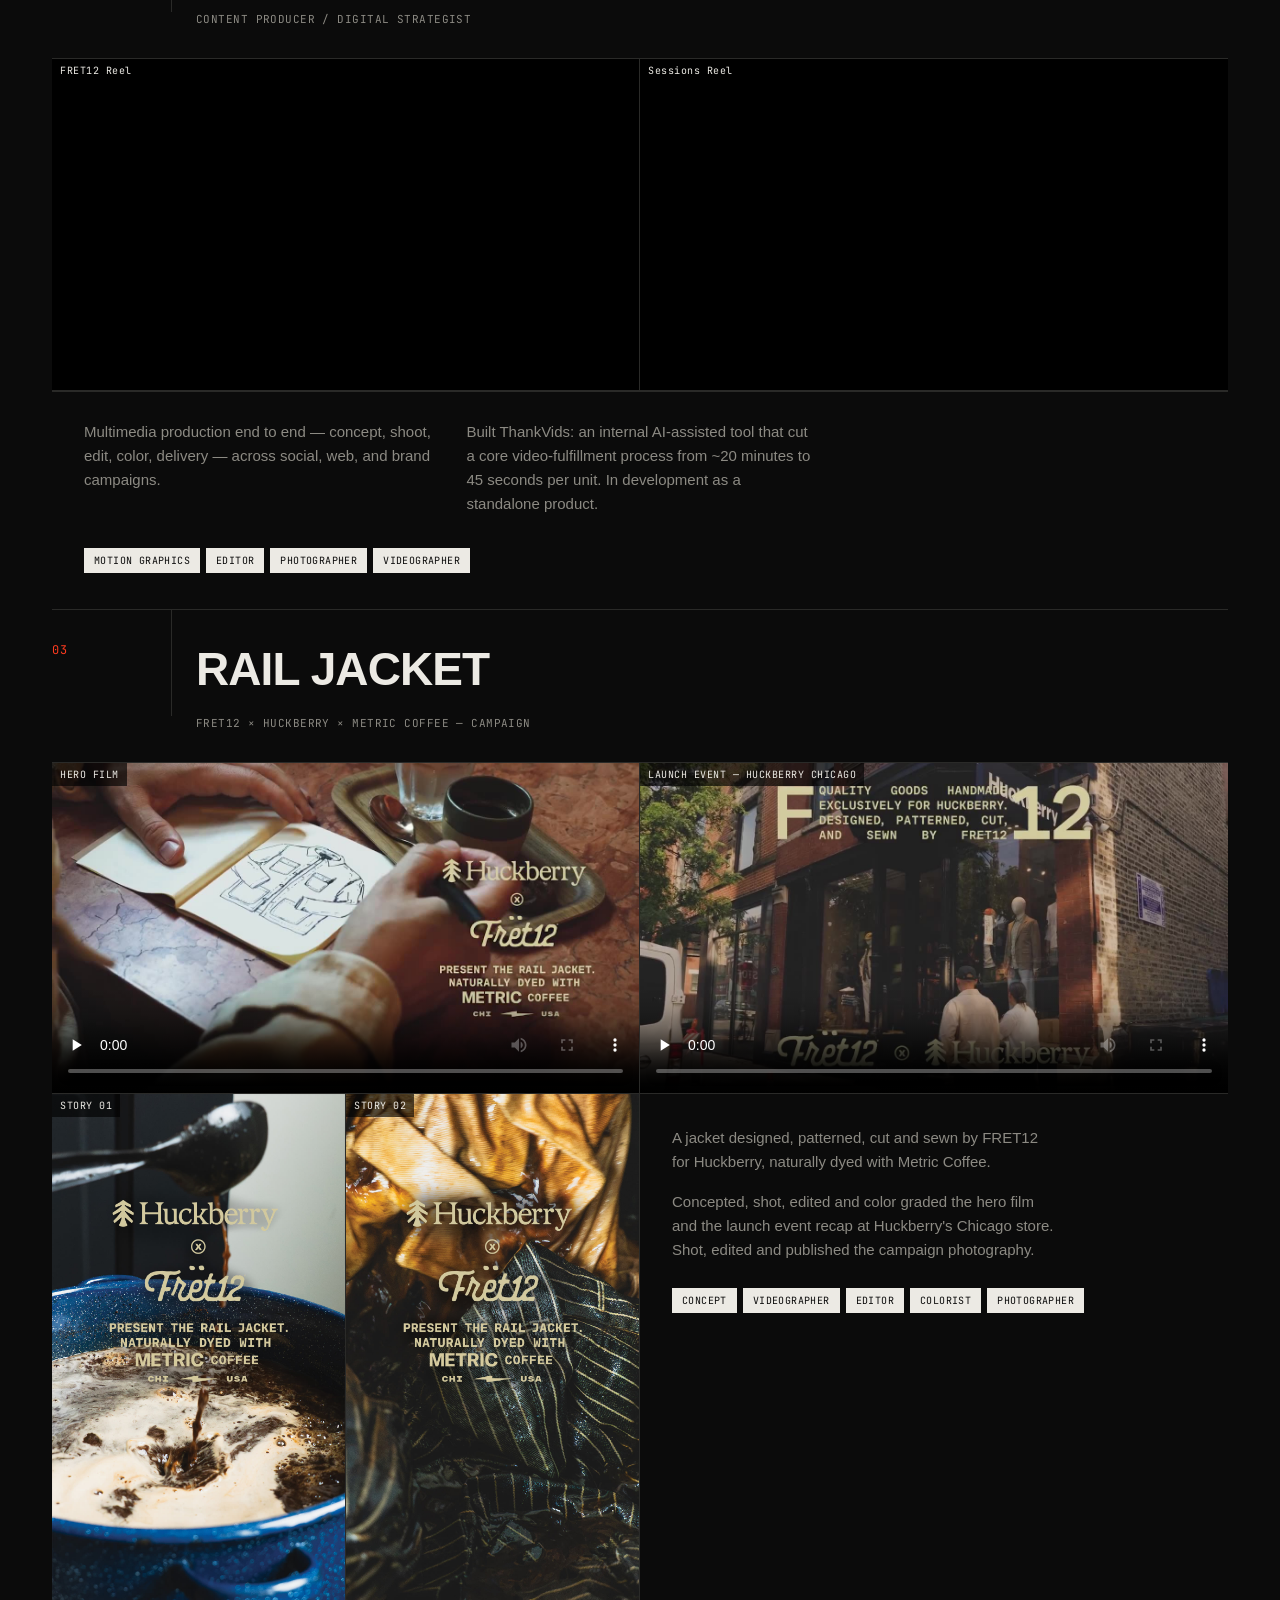
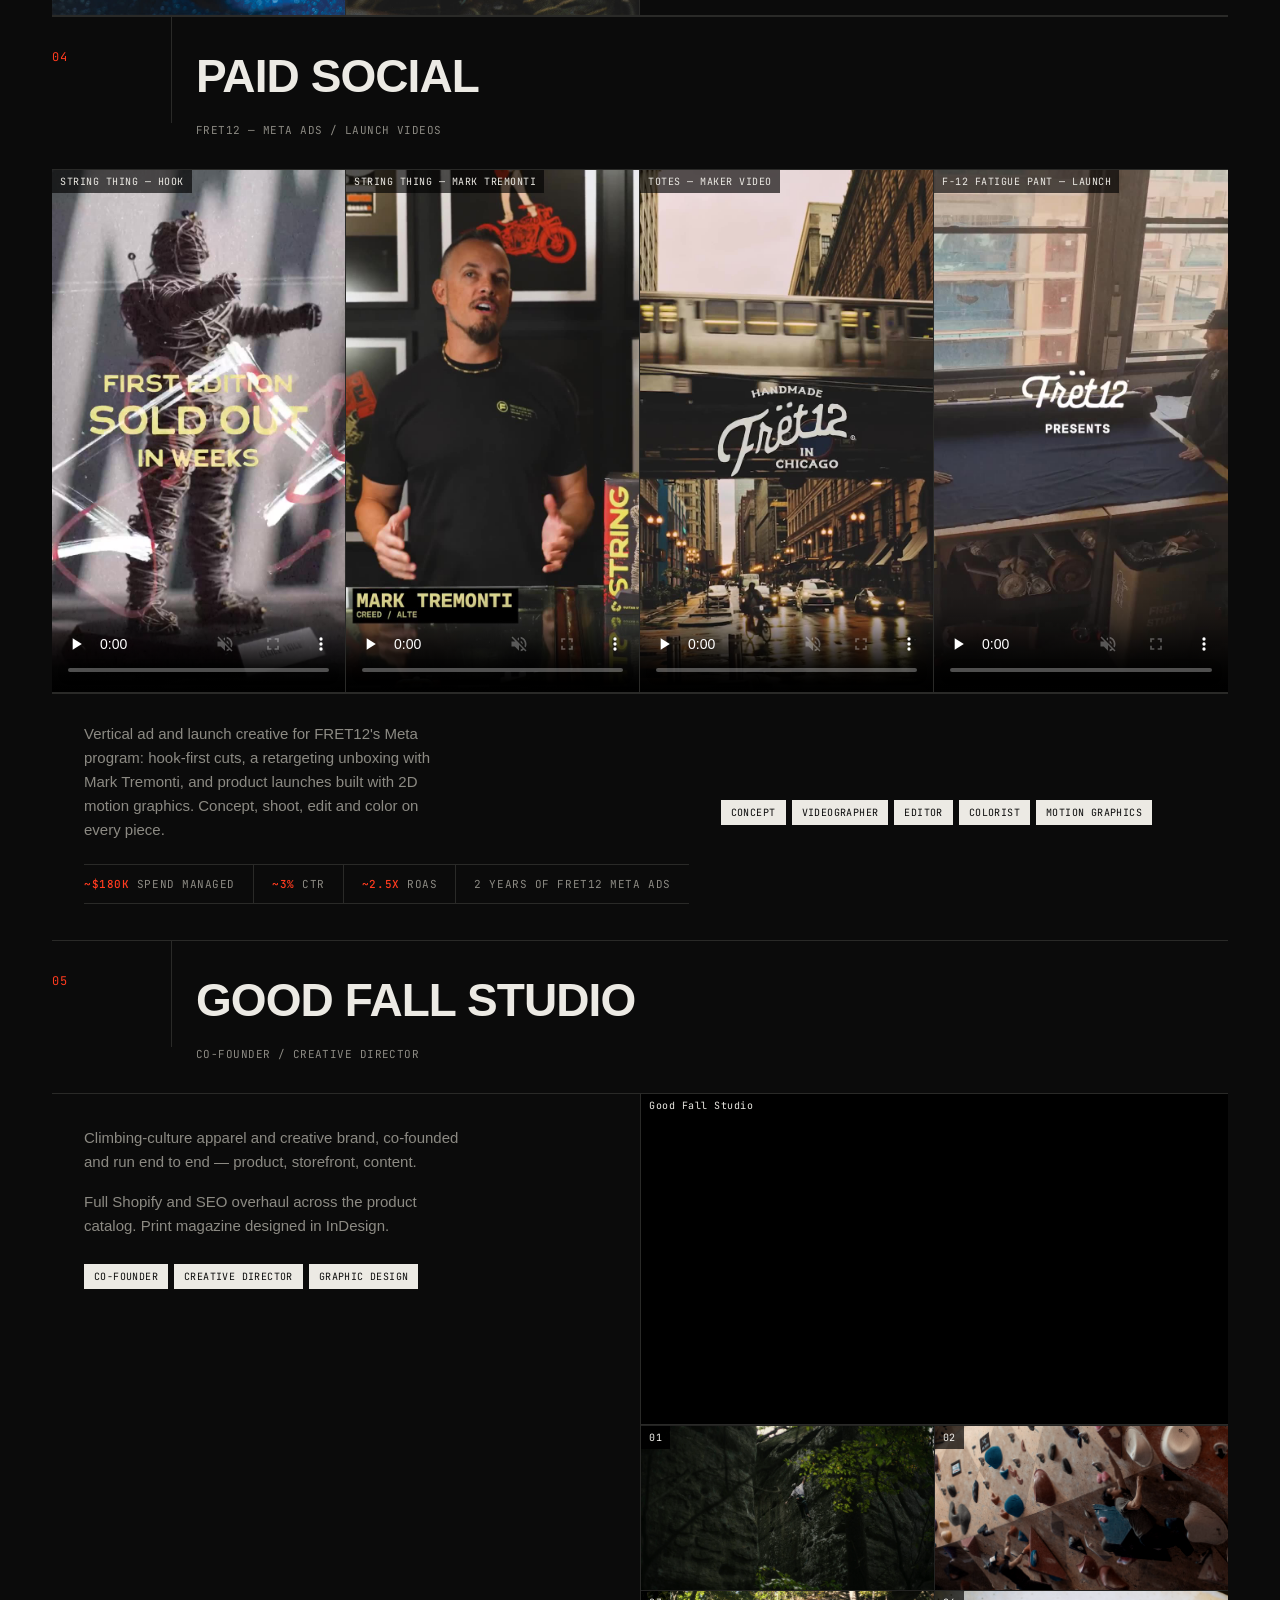
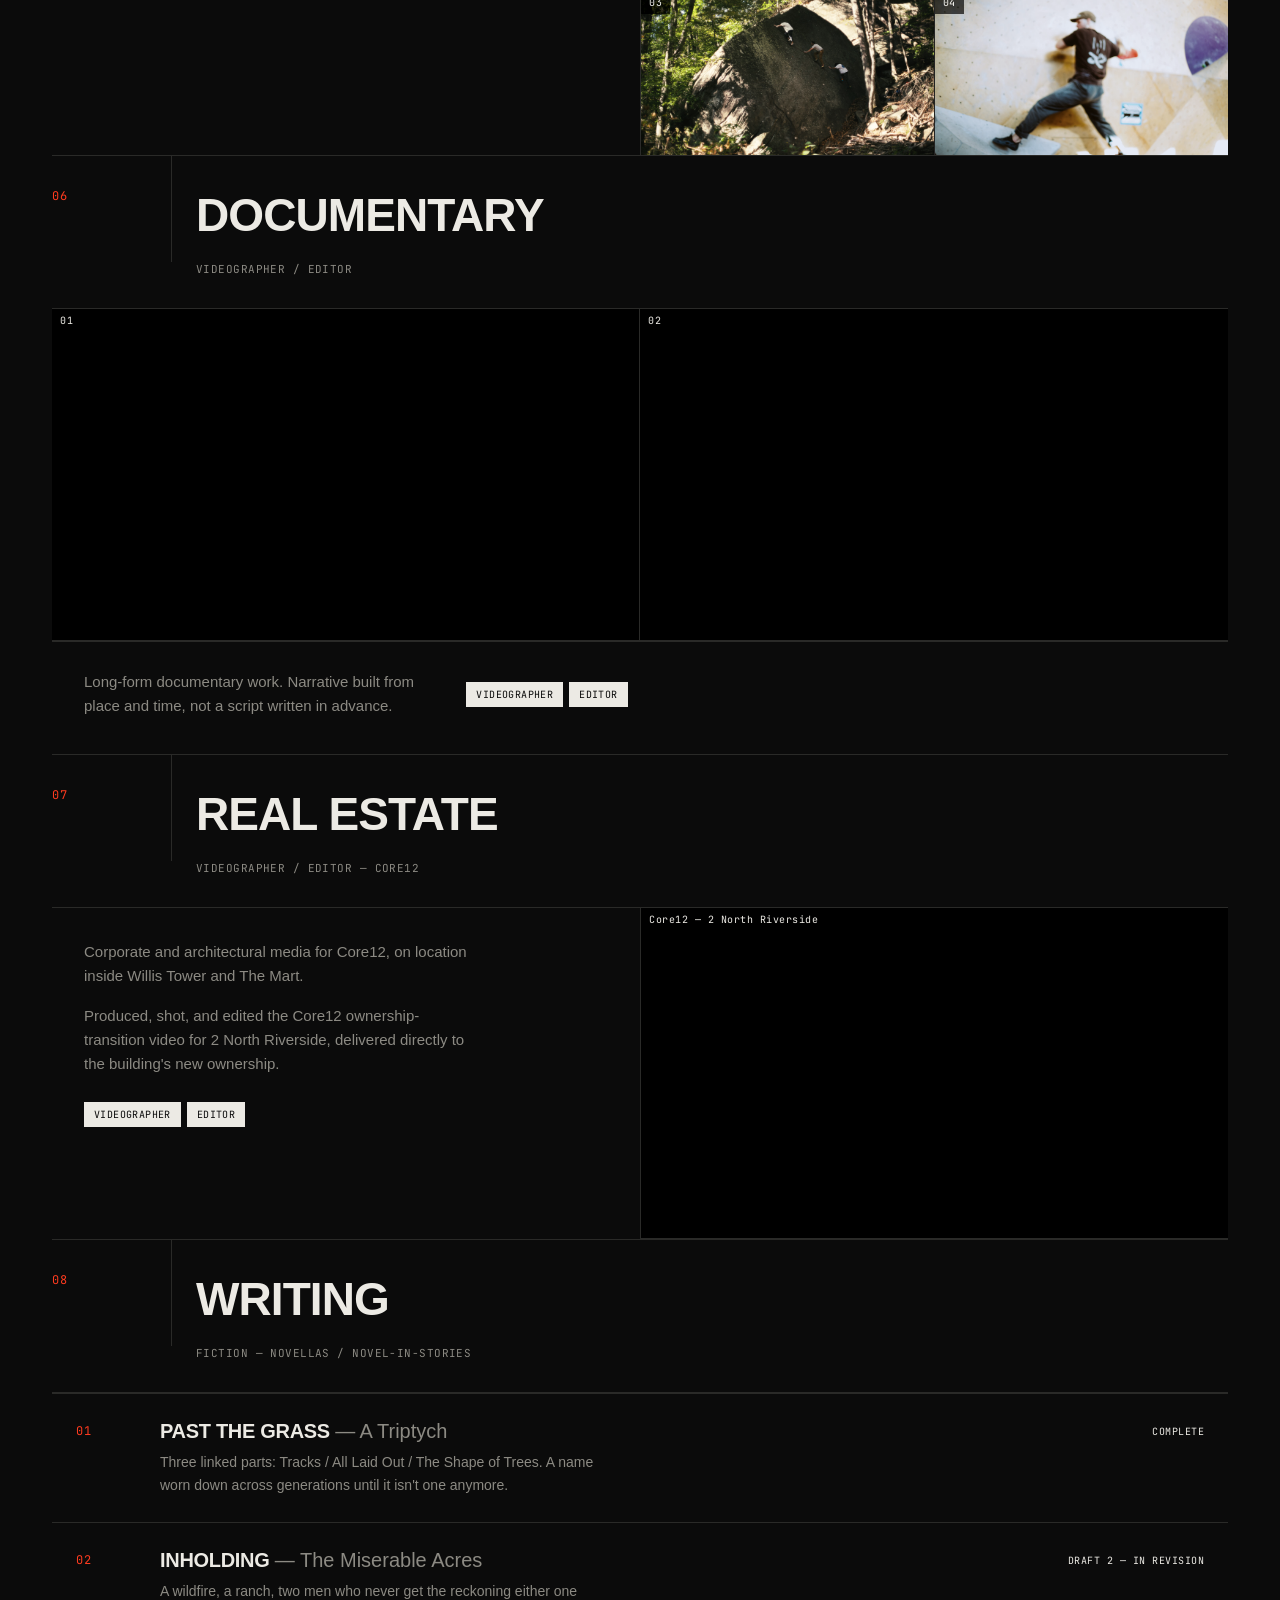
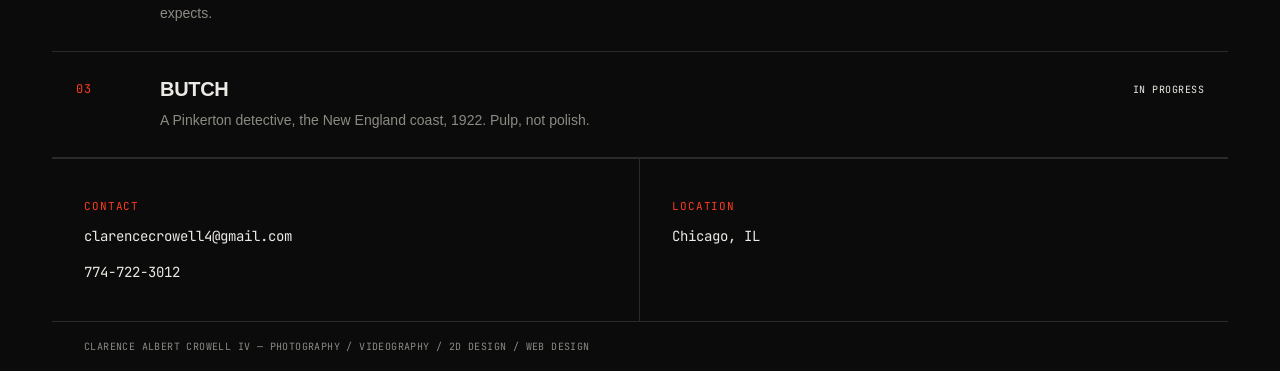
==== commit e7e6bdc0: "Add Rail Jacket campaign and Paid Social sections - New 03 Rail Jacket section: hero film, launch ev" ====
--- a/index.html
+++ b/index.html
@@ -257,7 +257,43 @@
 .case-media{border-right:none; border-bottom:1px solid var(--line);}
 .section-head{grid-template-columns:80px 1fr;}
 .section-meta{padding-left:104px;}
-nav ul{flex-wrap:wrap;}
+/* one swipeable row on phones so the sticky header stays short */
+nav{width:100%; overflow-x:auto; -webkit-overflow-scrolling:touch; scrollbar-width:none;}
+nav::-webkit-scrollbar{display:none;}
+nav ul{flex-wrap:nowrap;}
+nav a{display:block; white-space:nowrap;}
+}
+
+/* --- Self-hosted campaign video: Rail Jacket + Paid Social. No grayscale filter, so the color grade shows as delivered. --- */
+.film-grid{display:grid; grid-template-columns:repeat(2, 1fr);}
+.film{position:relative; aspect-ratio:16/9; background:#000; overflow:hidden; border-right:1px solid var(--line); border-bottom:1px solid var(--line);}
+.film:last-child{border-right:none;}
+.film video, .vert video, .vert img{width:100%; height:100%; object-fit:cover; display:block; background:#000;}
+.film .tag, .vert .tag{
+position:absolute; top:0; left:0; z-index:2; pointer-events:none;
+font-family:'JetBrains Mono', monospace; font-size:10px; color:var(--ink);
+background:rgba(0,0,0,0.65); padding:5px 8px; letter-spacing:0.05em; text-transform:uppercase;
+}
+.vert-grid{display:grid; grid-template-columns:repeat(4, 1fr);}
+.vert{position:relative; aspect-ratio:9/16; background:#000; overflow:hidden; border-right:1px solid var(--line); border-bottom:1px solid var(--line);}
+.vert-grid .vert:nth-child(4n){border-right:none;}
+.story-row{display:grid; grid-template-columns:1fr 1fr 2fr;}
+.story-row .case-copy{border-bottom:1px solid var(--line);}
+.stat-line{
+display:flex; flex-wrap:wrap; gap:0; margin-top:22px; border-top:1px solid var(--line); border-bottom:1px solid var(--line);
+font-family:'JetBrains Mono', monospace; font-size:11px; letter-spacing:0.05em; text-transform:uppercase; color:var(--ink-dim);
+}
+.stat-line span{padding:12px 18px 12px 0; margin-right:18px; border-right:1px solid var(--line);}
+.stat-line span:last-child{border-right:none; margin-right:0;}
+.stat-line b{color:var(--signal); font-weight:500;}
+@media (max-width:860px){
+.film-grid{grid-template-columns:1fr;}
+.film{border-right:none;}
+.vert-grid{grid-template-columns:repeat(2, 1fr);}
+.vert-grid .vert:nth-child(2n){border-right:none;}
+.story-row{grid-template-columns:1fr 1fr;}
+.story-row .vert:nth-child(2){border-right:none;}
+.story-row .case-copy{grid-column:1 / -1;}
 }
 
 footer{padding:0;}
@@ -287,6 +323,8 @@
 <ul>
 <li><a href="#photography">Photo</a></li>
 <li><a href="#fret12">FRET12</a></li>
+<li><a href="#railjacket">Rail Jacket</a></li>
+<li><a href="#paidsocial">Ads</a></li>
 <li><a href="#goodfall">Goodfall</a></li>
 <li><a href="#documentary">Doc</a></li>
 <li><a href="#realestate">R.E.</a></li>
@@ -346,7 +384,7 @@
 <div class="video-embed"><span class="tag">Sessions Reel</span><iframe src="https://www.youtube-nocookie.com/embed/KrnUvRqkFx0" title="FRET12 Sessions Reel" frameborder="0" allow="accelerometer; autoplay; clipboard-write; encrypted-media; gyroscope; picture-in-picture; web-share" allowfullscreen></iframe></div>
 </div>
 <div class="case-copy">
-<p>Multimedia production end to end — concept, shoot, edit, delivery — across social, web, and brand campaigns.</p>
+<p>Multimedia production end to end — concept, shoot, edit, color, delivery — across social, web, and brand campaigns.</p>
 <p>Built ThankVids: an internal AI-assisted tool that cut a core video-fulfillment process from ~20 minutes to 45 seconds per unit. In development as a standalone product.</p>
 <div class="role-tags">
 <span class="role-tag">Motion Graphics</span>
@@ -358,10 +396,73 @@
 </div>
 </section>
 
+<!-- CAMPAIGN: FRET12 × Huckberry × Metric Coffee — Rail Jacket. Self-hosted films + two Instagram stories -->
+<section class="work" id="railjacket">
+<div class="section-head">
+<div class="section-index">03</div>
+<h2>Rail Jacket</h2>
+</div>
+<div class="section-meta">FRET12 × Huckberry × Metric Coffee — Campaign</div>
+<div class="film-grid">
+<div class="film"><span class="tag">Hero Film</span><video src="video/rail-jacket-film.mp4" poster="images/poster-rail-jacket-film.jpg" controls playsinline preload="none" aria-label="Rail Jacket hero film"></video></div>
+<div class="film"><span class="tag">Launch Event — Huckberry Chicago</span><video src="video/rail-jacket-recap.mp4" poster="images/poster-rail-jacket-recap.jpg" controls playsinline preload="none" aria-label="Rail Jacket launch event recap"></video></div>
+</div>
+<div class="story-row">
+<figure class="vert"><span class="tag">Story 01</span><img src="images/rail-jacket-story-1.jpg" alt="Rail Jacket campaign story: Metric Coffee dye bath" loading="lazy"></figure>
+<figure class="vert"><span class="tag">Story 02</span><img src="images/rail-jacket-story-2.jpg" alt="Rail Jacket campaign story: coffee-dyed fabric" loading="lazy"></figure>
+<div class="case-copy">
+<p>A jacket designed, patterned, cut and sewn by FRET12 for Huckberry, naturally dyed with Metric Coffee.</p>
+<p>Concepted, shot, edited and color graded the hero film and the launch event recap at Huckberry's Chicago store. Shot, edited and published the campaign photography.</p>
+<div class="role-tags">
+<span class="role-tag">Concept</span>
+<span class="role-tag">Videographer</span>
+<span class="role-tag">Editor</span>
+<span class="role-tag">Colorist</span>
+<span class="role-tag">Photographer</span>
+</div>
+</div>
+</div>
+</section>
+
+<!-- PAID SOCIAL: FRET12 Meta ads + launch videos, vertical, self-hosted. Autoplay muted when on screen (script at bottom) -->
+<section class="work" id="paidsocial">
+<div class="section-head">
+<div class="section-index">04</div>
+<h2>Paid Social</h2>
+</div>
+<div class="section-meta">FRET12 — Meta Ads / Launch Videos</div>
+<div class="vert-grid">
+<figure class="vert"><span class="tag">String Thing — Hook</span><video class="ad" src="video/string-thing-hook.mp4" poster="images/poster-string-thing-hook.jpg" muted loop playsinline controls preload="none" aria-label="String Thing hook ad"></video></figure>
+<figure class="vert"><span class="tag">String Thing — Mark Tremonti</span><video class="ad" src="video/string-thing-tremonti.mp4" poster="images/poster-string-thing-tremonti.jpg" muted loop playsinline controls preload="none" aria-label="String Thing retargeting ad: Mark Tremonti unboxing"></video></figure>
+<figure class="vert"><span class="tag">Totes — Maker Video</span><video class="ad" src="video/totes-maker.mp4" poster="images/poster-totes-maker.jpg" muted loop playsinline controls preload="none" aria-label="FRET12 totes maker video"></video></figure>
+<figure class="vert"><span class="tag">F-12 Fatigue Pant — Launch</span><video class="ad" src="video/fatigue-pant.mp4" poster="images/poster-fatigue-pant.jpg" muted loop playsinline controls preload="none" aria-label="F-12 Fatigue Pant launch video"></video></figure>
+</div>
+<div class="case case-full">
+<div class="case-copy">
+<div>
+<p>Vertical ad and launch creative for FRET12's Meta program: hook-first cuts, a retargeting unboxing with Mark Tremonti, and product launches built with 2D motion graphics. Concept, shoot, edit and color on every piece.</p>
+<div class="stat-line">
+<span><b>~$180K</b> spend managed</span>
+<span><b>~3%</b> CTR</span>
+<span><b>~2.5x</b> ROAS</span>
+<span>2 years of FRET12 Meta ads</span>
+</div>
+</div>
+<div class="role-tags">
+<span class="role-tag">Concept</span>
+<span class="role-tag">Videographer</span>
+<span class="role-tag">Editor</span>
+<span class="role-tag">Colorist</span>
+<span class="role-tag">Motion Graphics</span>
+</div>
+</div>
+</div>
+</section>
+
 <!-- CASE STUDY: Good Fall Studio — video (brand video) + 4 supporting images -->
 <section class="work" id="goodfall">
 <div class="section-head">
-<div class="section-index">03</div>
+<div class="section-index">05</div>
 <h2>Good Fall Studio</h2>
 </div>
 <div class="section-meta">Co-Founder / Creative Director</div>
@@ -390,7 +491,7 @@
 <!-- CASE STUDY: Documentary — video-only, no stills: two YouTube embeds -->
 <section class="work" id="documentary">
 <div class="section-head">
-<div class="section-index">04</div>
+<div class="section-index">06</div>
 <h2>Documentary</h2>
 </div>
 <div class="section-meta">Videographer / Editor</div>
@@ -412,7 +513,7 @@
 <!-- CASE STUDY: Real Estate / Core12 — Vimeo video only (ownership transition), no stills -->
 <section class="work" id="realestate">
 <div class="section-head">
-<div class="section-index">05</div>
+<div class="section-index">07</div>
 <h2>Real Estate</h2>
 </div>
 <div class="section-meta">Videographer / Editor — Core12</div>
@@ -433,7 +534,7 @@
 
 <section class="work" id="writing">
 <div class="section-head">
-<div class="section-index">06</div>
+<div class="section-index">08</div>
 <h2>Writing</h2>
 </div>
 <div class="section-meta">Fiction — Novellas / Novel-in-Stories</div>
@@ -473,7 +574,7 @@
 <div class="footer-cell">
 <div class="footer-label">Contact</div>
 <a href="mailto:clarencecrowell4@gmail.com">clarencecrowell4@gmail.com</a><br><br>
-<a href="tel:7742773012">774-277-3012</a>
+<a href="tel:7747223012">774-722-3012</a>
 </div>
 <div class="footer-cell">
 <div class="footer-label">Location</div>
@@ -484,5 +585,23 @@
 </div>
 </footer>
 
+<script>
+// Paid Social ads play muted while on screen and pause when scrolled away, like a feed.
+// Skipped for visitors who ask for reduced motion; they can still press play.
+(function(){
+  var ads = document.querySelectorAll('video.ad');
+  if (!('IntersectionObserver' in window)) return;
+  if (window.matchMedia && window.matchMedia('(prefers-reduced-motion: reduce)').matches) return;
+  var io = new IntersectionObserver(function(entries){
+    entries.forEach(function(e){
+      var v = e.target;
+      if (e.isIntersecting) { var p = v.play(); if (p && p.catch) p.catch(function(){}); }
+      else { v.pause(); }
+    });
+  }, {threshold: 0.6});
+  ads.forEach(function(v){ io.observe(v); });
+})();
+</script>
+
 </body>
 </html>
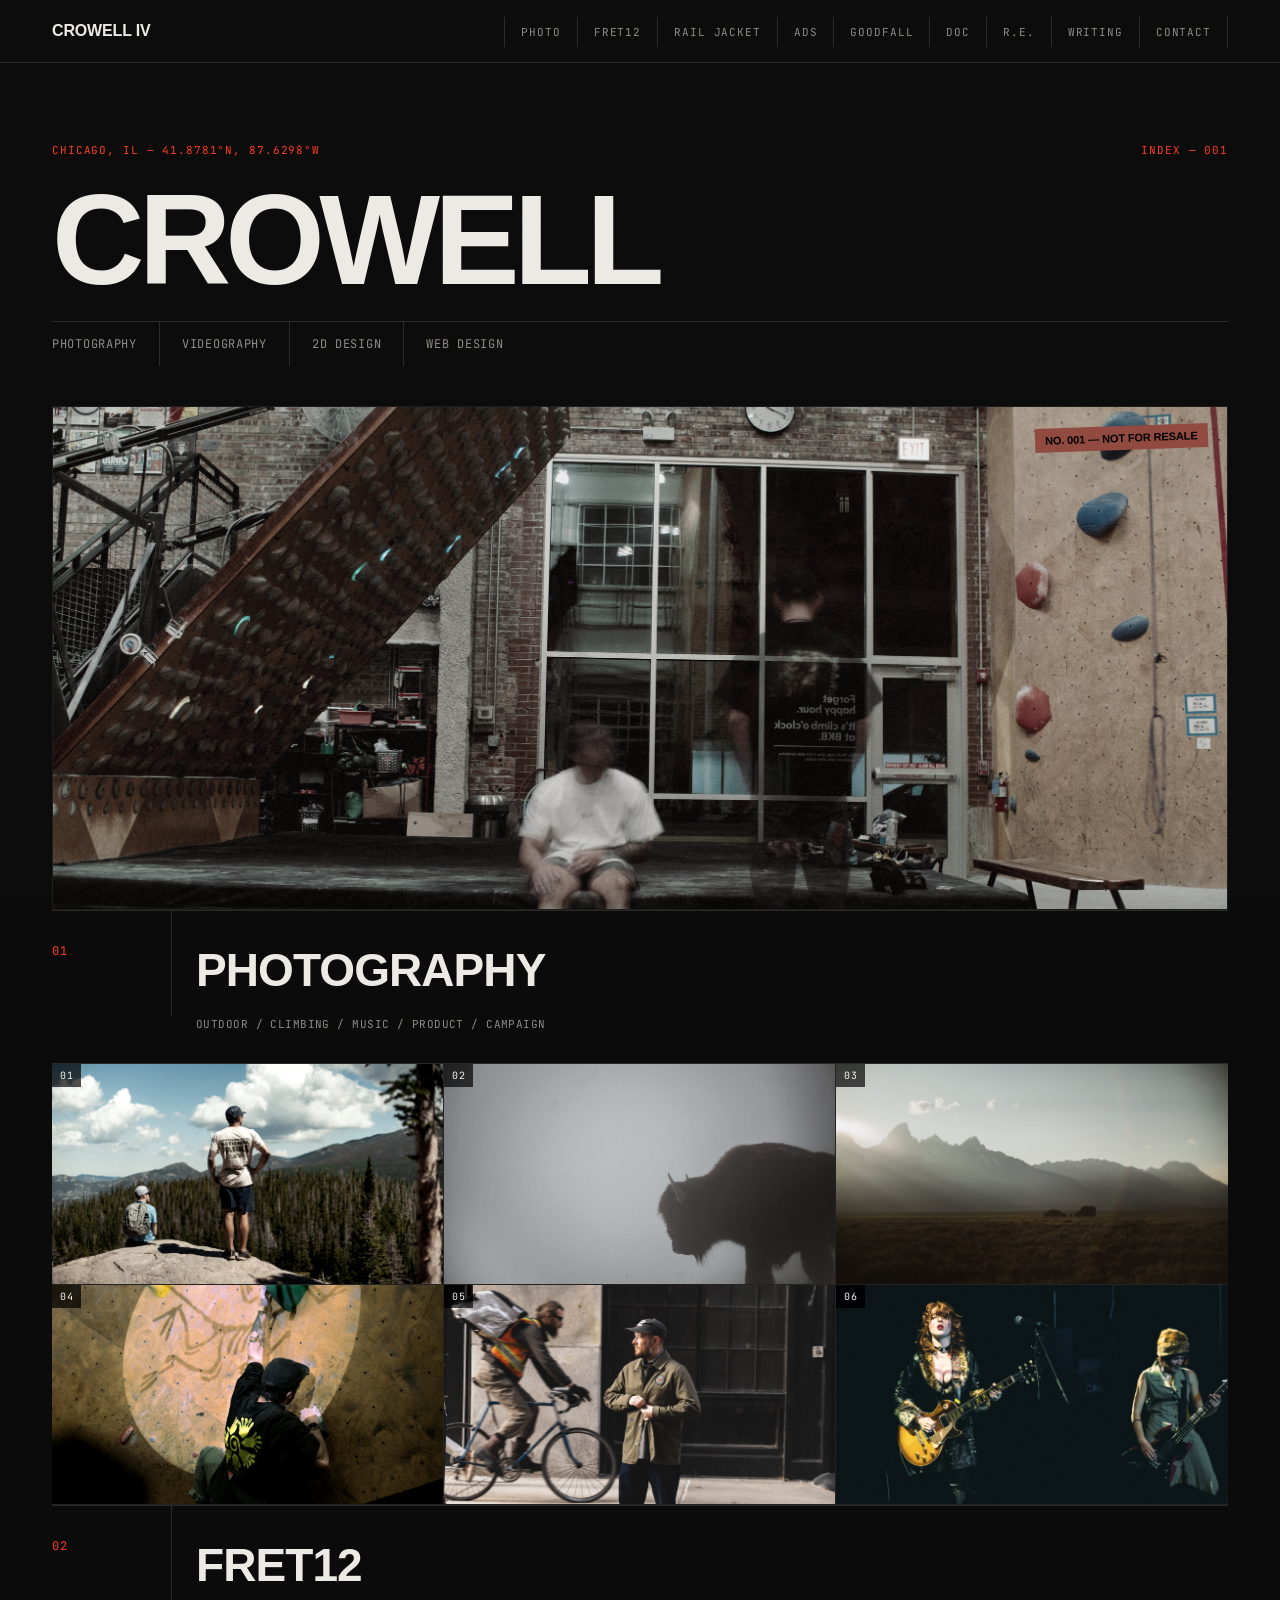
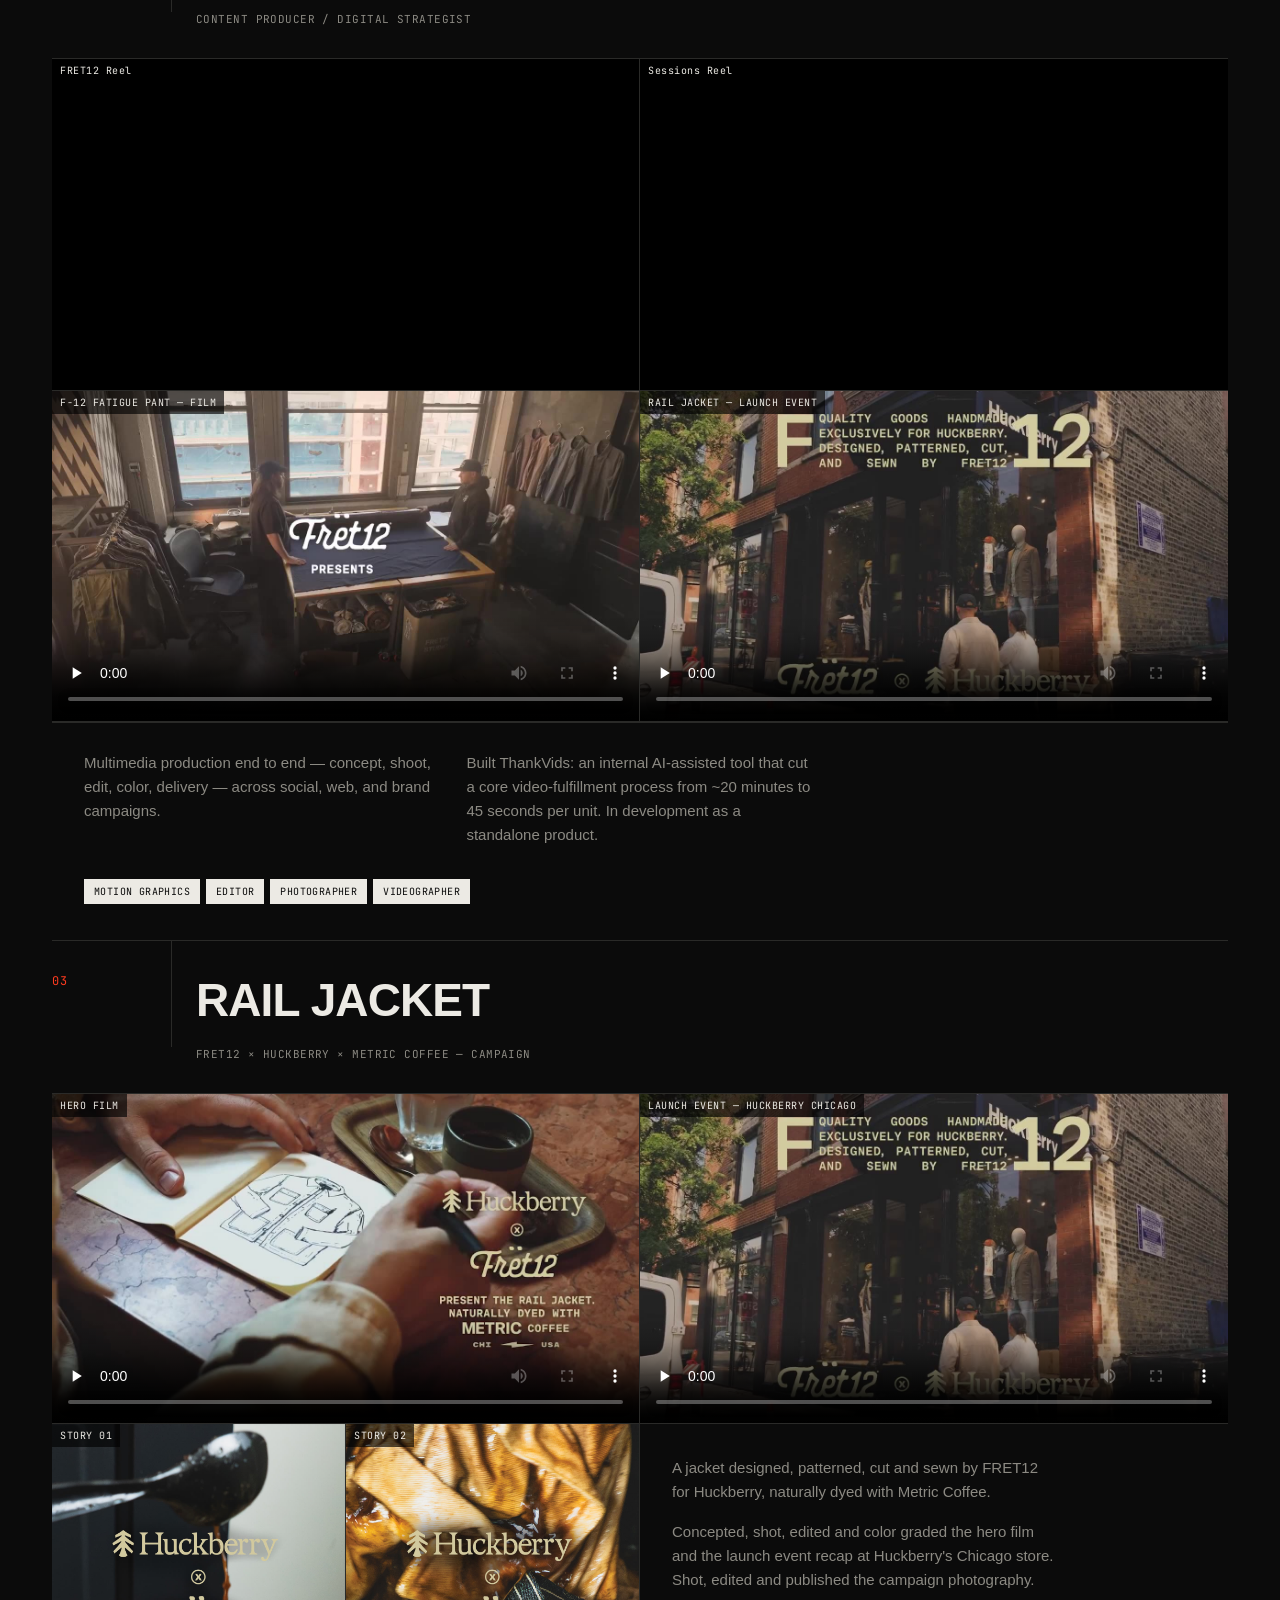
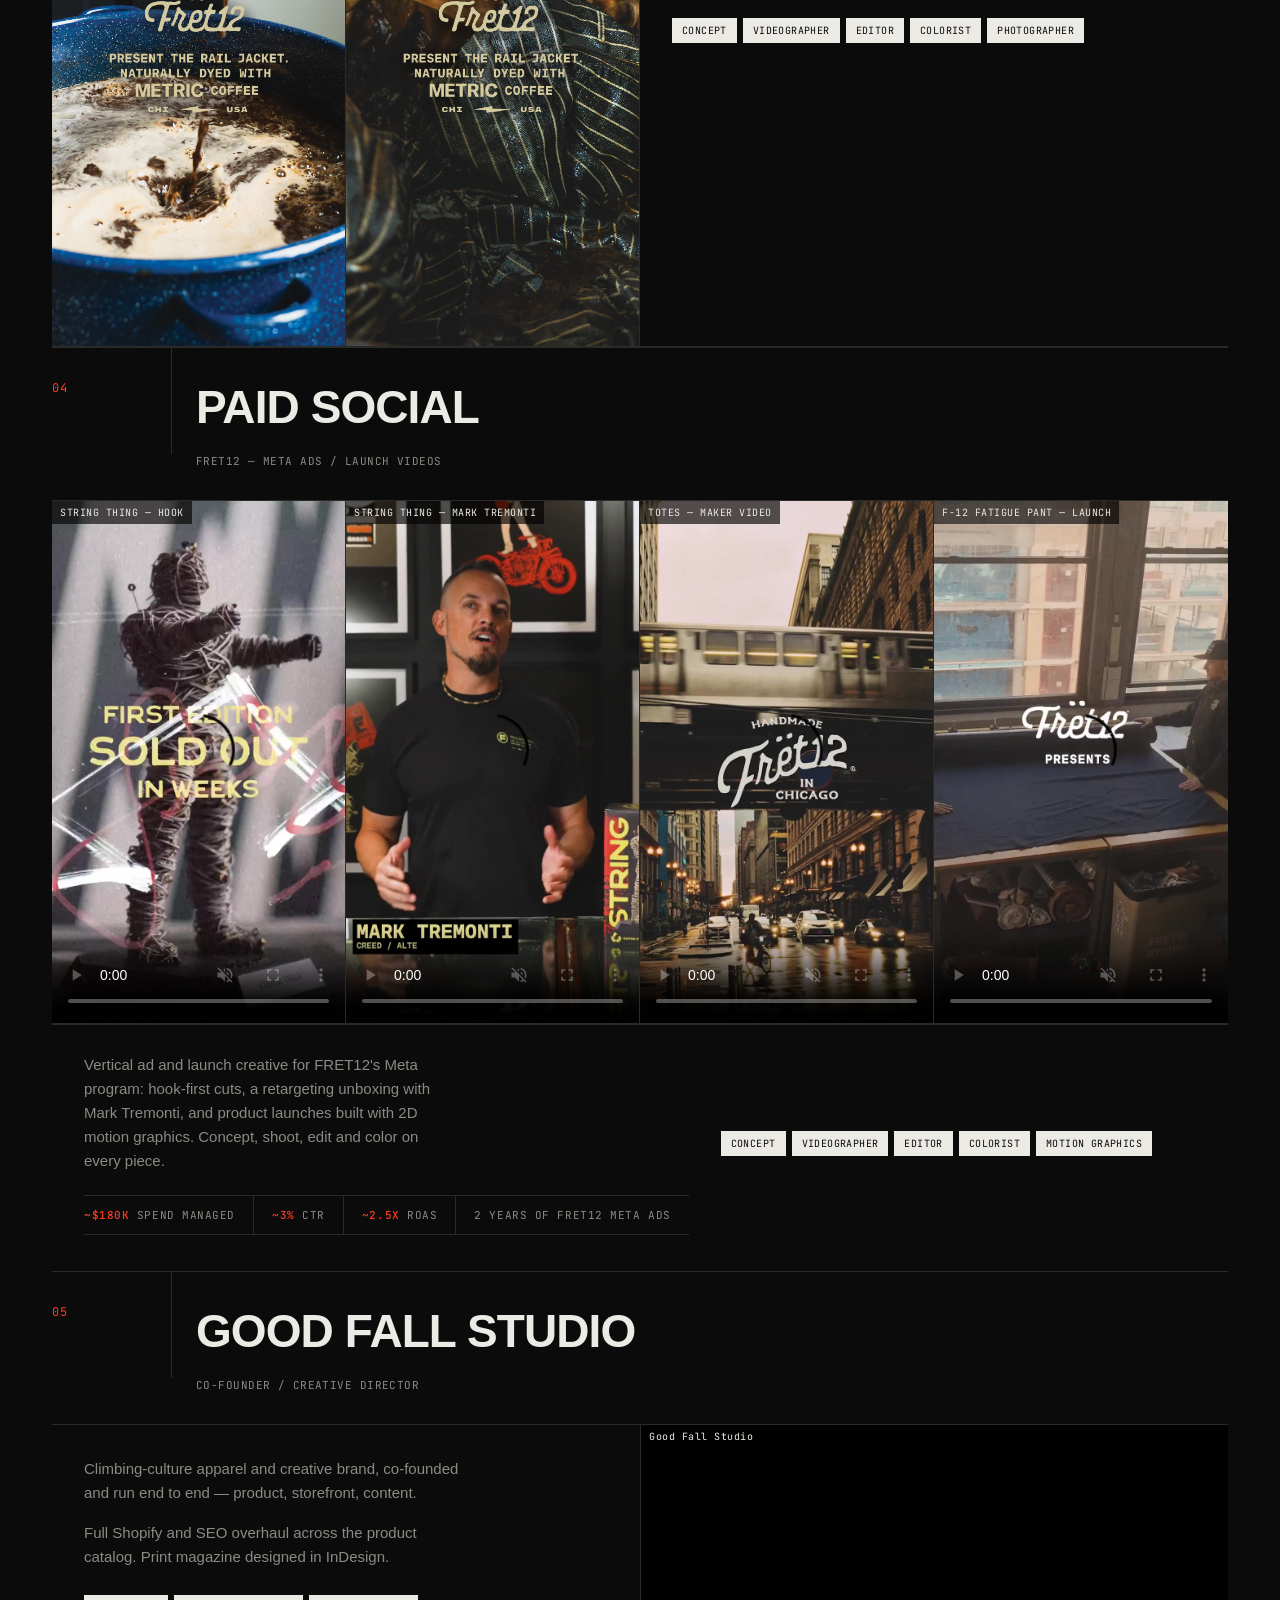
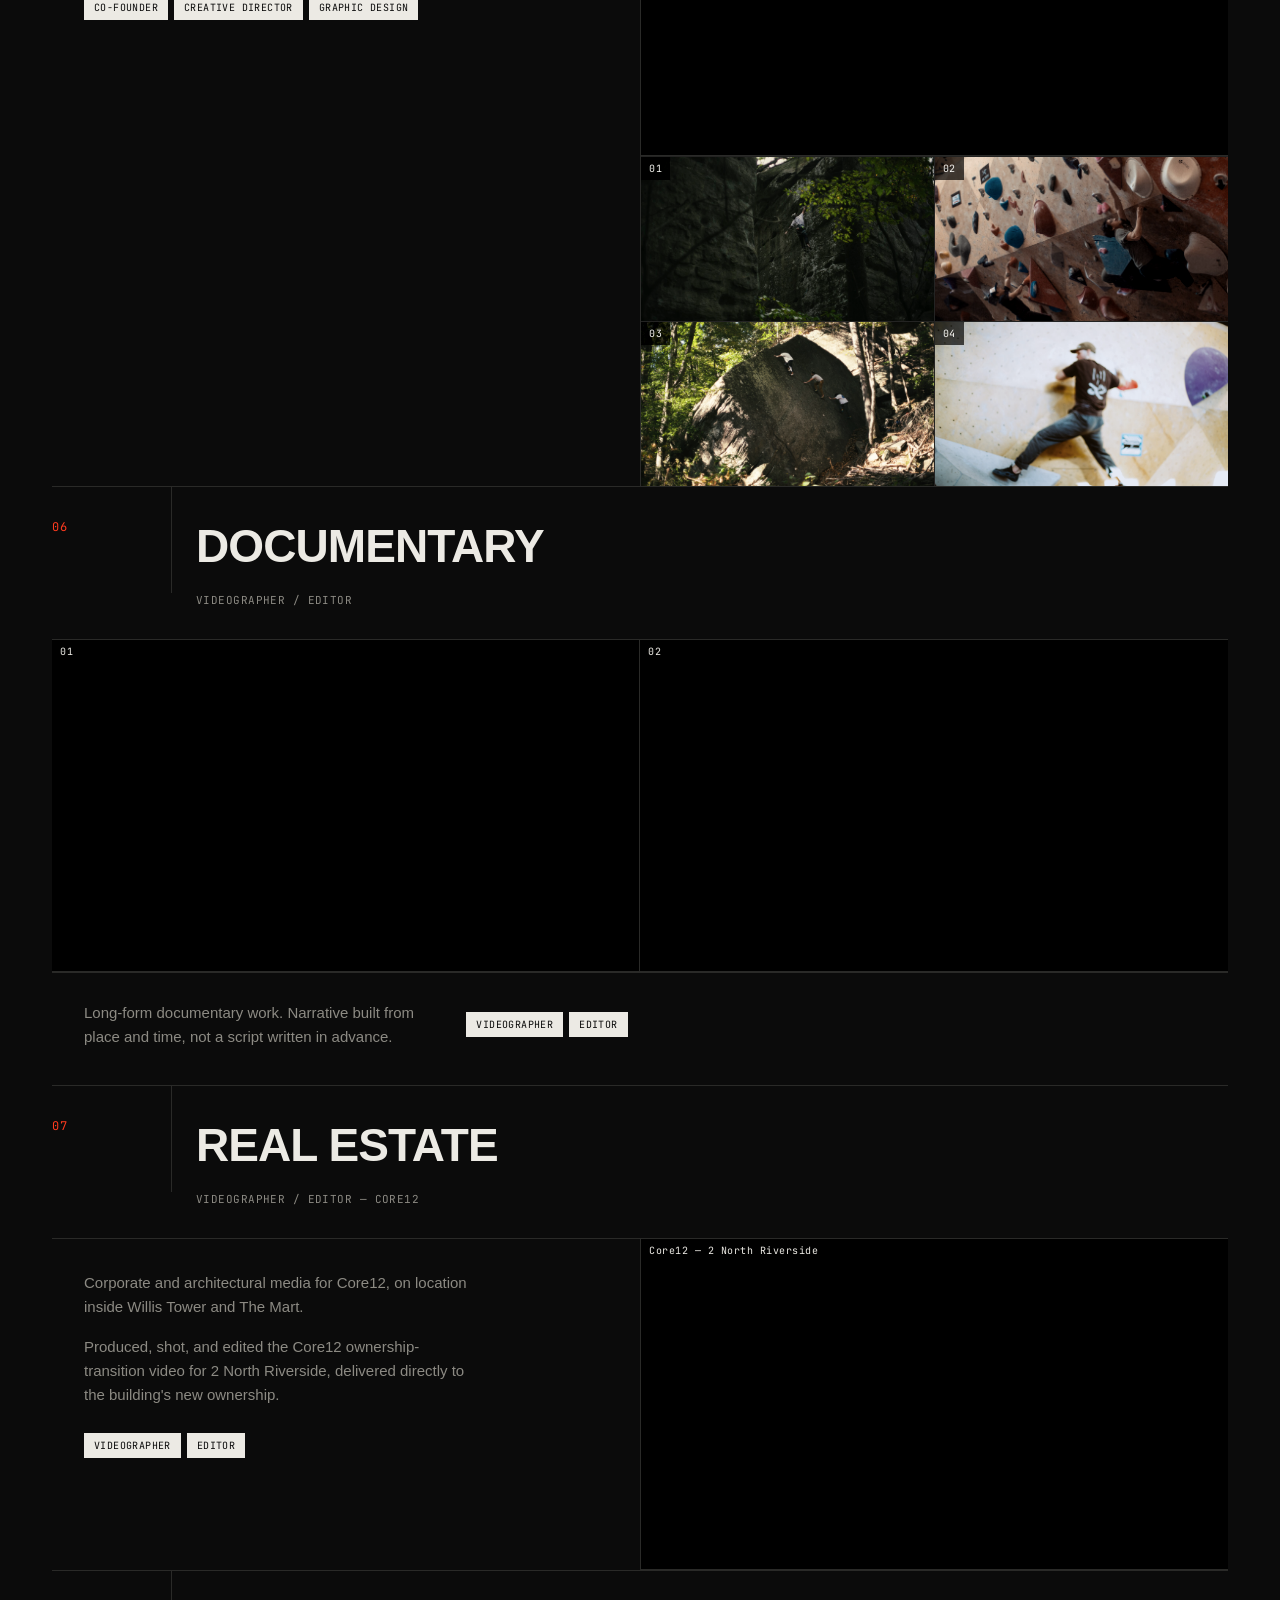
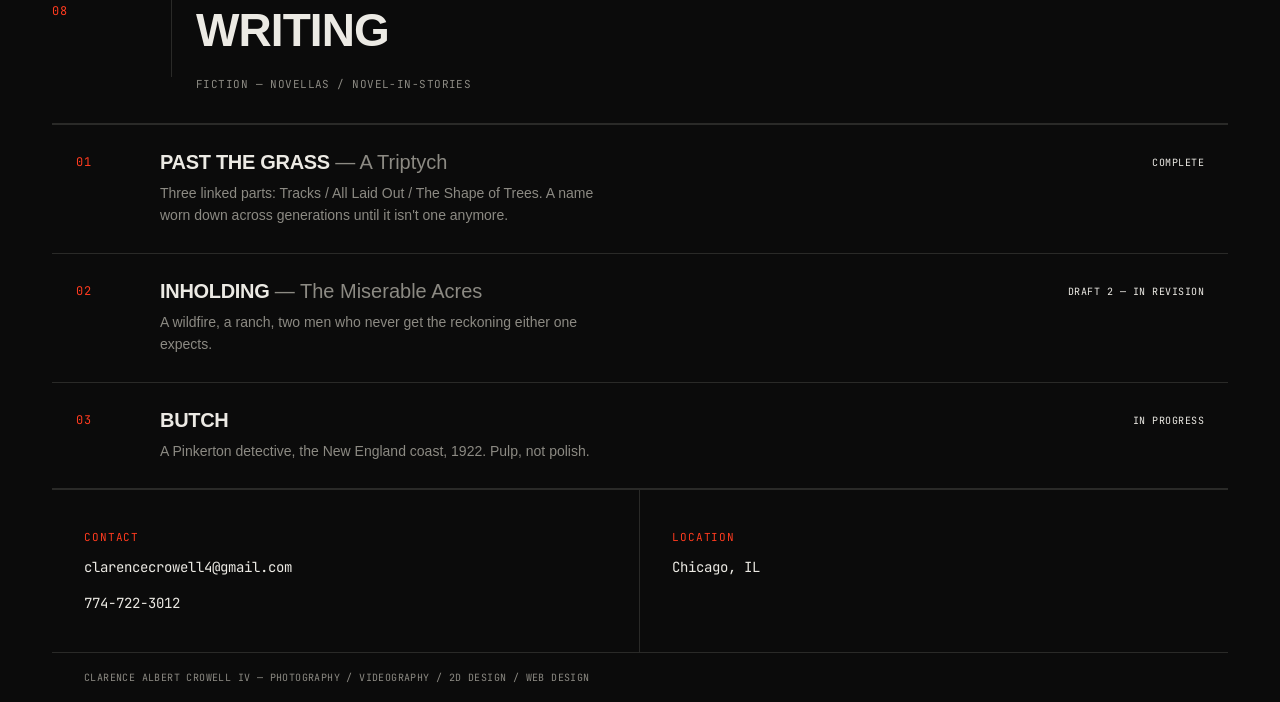
==== commit 757e7f17: "Add Fatigue Pant film and Rail Jacket recap to FRET12 video grid - New widescreen F-12 Fatigue Pant " ====
--- a/index.html
+++ b/index.html
@@ -173,6 +173,7 @@
 .video-embed{position:relative; width:100%; padding-bottom:56.25%; height:0; overflow:hidden; border-right:1px solid var(--line); border-bottom:1px solid var(--line);}
 .video-grid.single .video-embed, .video-embed.full{border-right:none;}
 .video-grid figure:last-child .video-embed, .video-grid > .video-embed:last-child{border-right:none;}
+.video-grid > :nth-child(2n){border-right:none;}
 .video-embed iframe{position:absolute; top:0; left:0; width:100%; height:100%; border:0; filter:grayscale(30%) contrast(1.08);}
 .video-embed .tag{
 position:absolute; top:0; left:0; z-index:2;
@@ -382,6 +383,8 @@
 <div class="case-media video-grid">
 <div class="video-embed"><span class="tag">FRET12 Reel</span><iframe src="https://www.youtube-nocookie.com/embed/aCzN8zu0TeY" title="FRET12 Reel" frameborder="0" allow="accelerometer; autoplay; clipboard-write; encrypted-media; gyroscope; picture-in-picture; web-share" allowfullscreen></iframe></div>
 <div class="video-embed"><span class="tag">Sessions Reel</span><iframe src="https://www.youtube-nocookie.com/embed/KrnUvRqkFx0" title="FRET12 Sessions Reel" frameborder="0" allow="accelerometer; autoplay; clipboard-write; encrypted-media; gyroscope; picture-in-picture; web-share" allowfullscreen></iframe></div>
+<div class="film"><span class="tag">F-12 Fatigue Pant — Film</span><video src="video/fatigue-pant-film.mp4" poster="images/poster-fatigue-pant-film.jpg" controls playsinline preload="none" aria-label="F-12 Fatigue Pant launch film"></video></div>
+<div class="film"><span class="tag">Rail Jacket — Launch Event</span><video src="video/rail-jacket-recap.mp4" poster="images/poster-rail-jacket-recap.jpg" controls playsinline preload="none" aria-label="Rail Jacket launch event recap"></video></div>
 </div>
 <div class="case-copy">
 <p>Multimedia production end to end — concept, shoot, edit, color, delivery — across social, web, and brand campaigns.</p>
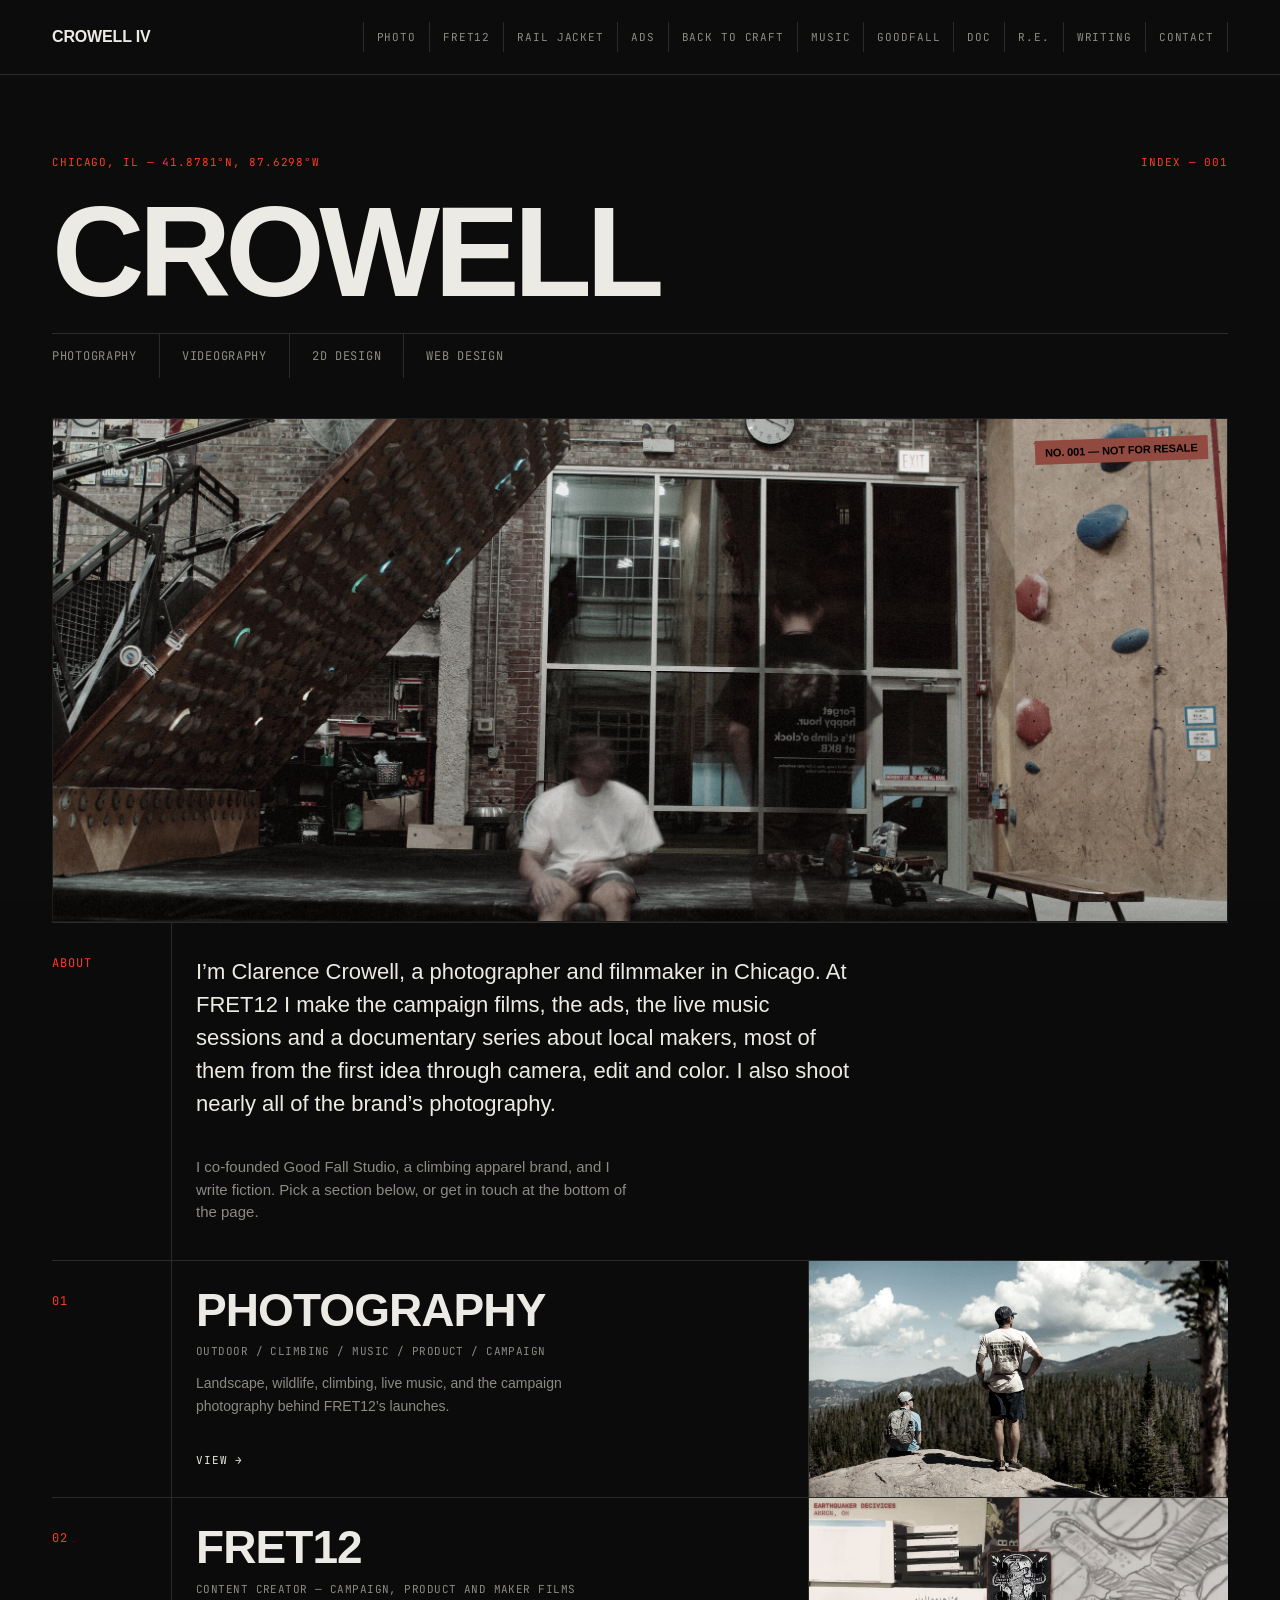
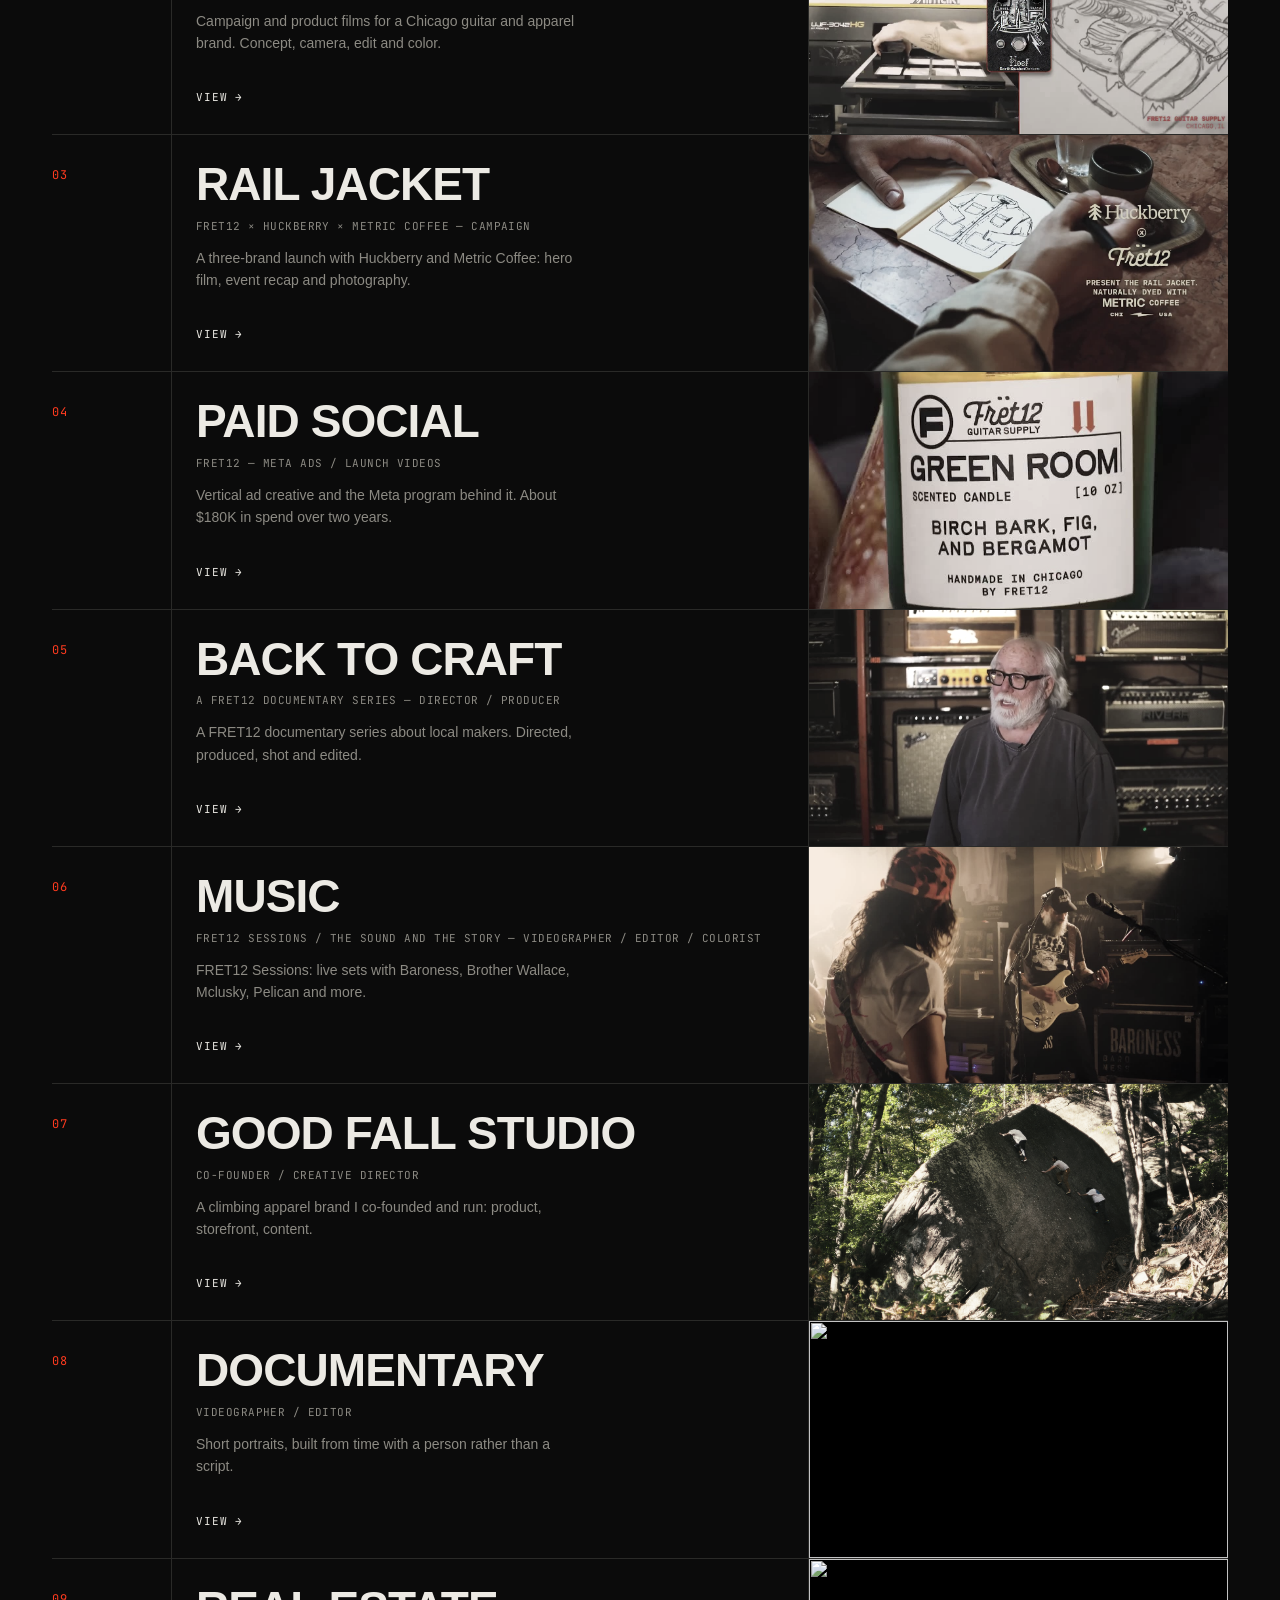
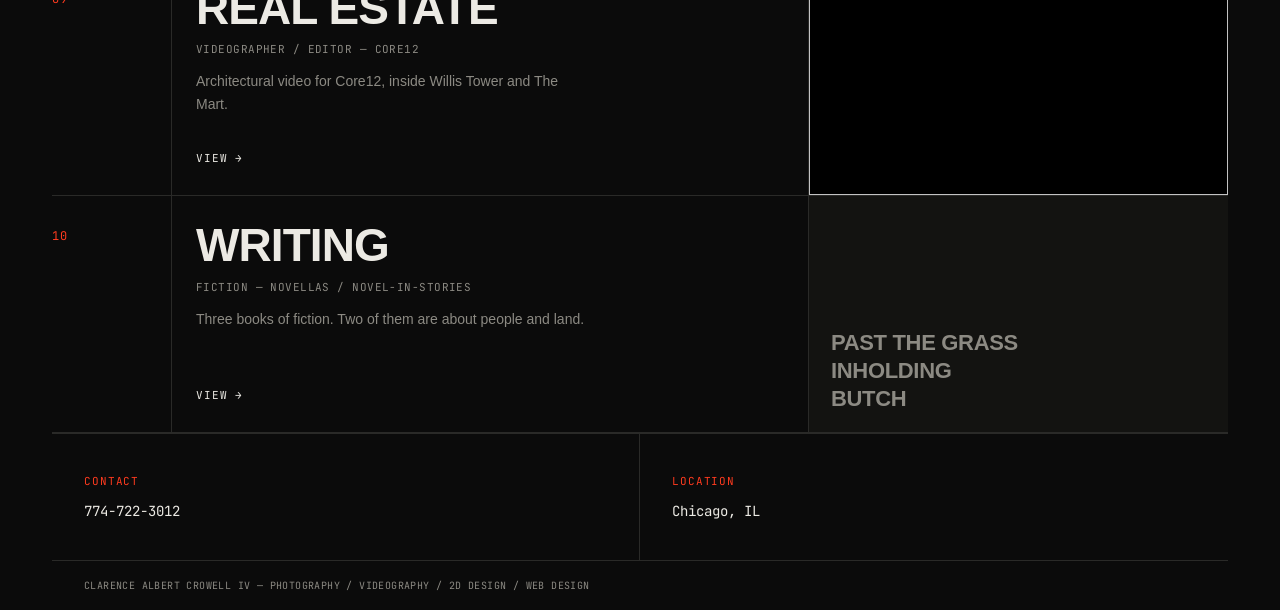
==== commit 02ca9a79: "Split the site into separate pages with SEO write-ups Home becomes an index linking to ten pages: Ph" ====
--- a/index.html
+++ b/index.html
@@ -3,345 +3,32 @@
 <head>
 <meta charset="UTF-8">
 <meta name="viewport" content="width=device-width, initial-scale=1.0">
-<title>Clarence Crowell — Photography, Video, Design</title>
+<title>Clarence Crowell: Photographer and Filmmaker, Chicago</title>
+<meta name="description" content="Clarence Crowell is a Chicago photographer and filmmaker. Campaign films, ads, live music sessions and documentary work for FRET12, plus Good Fall Studio and fiction.">
+<link rel="canonical" href="https://clarencecrowell.org/">
+<meta name="theme-color" content="#0B0B0B">
+<meta property="og:type" content="website">
+<meta property="og:site_name" content="Clarence Crowell">
+<meta property="og:title" content="Clarence Crowell: Photographer and Filmmaker, Chicago">
+<meta property="og:description" content="Clarence Crowell is a Chicago photographer and filmmaker. Campaign films, ads, live music sessions and documentary work for FRET12, plus Good Fall Studio and fiction.">
+<meta property="og:url" content="https://clarencecrowell.org/">
+<meta property="og:image" content="https://clarencecrowell.org/images/hero.jpg">
+<meta name="twitter:card" content="summary_large_image">
+<link rel="icon" href="/assets/favicon.svg" type="image/svg+xml">
 <link rel="preconnect" href="https://fonts.googleapis.com">
+<link rel="preconnect" href="https://fonts.gstatic.com" crossorigin>
 <link href="https://fonts.googleapis.com/css2?family=JetBrains+Mono:wght@400;500;700&display=swap" rel="stylesheet">
-<style>
-:root{
---bg: #0B0B0B;
---ink: #ECEAE4;
---ink-dim: #8C8A83;
---line: #2A2A28;
---signal: #FF3B1F;
---panel: #131311;
-}
-*{box-sizing:border-box; margin:0; padding:0;}
-body{
-background:var(--bg);
-color:var(--ink);
-font-family:'Helvetica Neue', Helvetica, Arial, sans-serif;
--webkit-font-smoothing:antialiased;
-position:relative;
-}
-body::before{
-content:'';
-position:fixed; inset:0; pointer-events:none; z-index:100;
-opacity:0.05; mix-blend-mode:overlay;
-background-image:url("data:image/svg+xml,%3Csvg xmlns='http://www.w3.org/2000/svg' width='120' height='120'%3E%3Cfilter id='n'%3E%3CfeTurbulence type='fractalNoise' baseFrequency='0.9' numOctaves='2' stitchTiles='stitch'/%3E%3C/filter%3E%3Crect width='100%25' height='100%25' filter='url(%23n)'/%3E%3C/svg%3E");
-}
-.wrap{max-width:1240px; margin:0 auto; padding:0 32px;}
-
-header.masthead{
-border-bottom:1px solid var(--line);
-padding:22px 0;
-position:sticky; top:0; z-index:50;
-background:var(--bg);
-}
-.masthead-row{display:flex; justify-content:space-between; align-items:center; flex-wrap:wrap; gap:12px;}
-.brand{
-font-family:'Helvetica Neue', Arial, sans-serif; font-weight:900; font-size:16px;
-letter-spacing:-0.01em; text-transform:uppercase;
-}
-nav ul{list-style:none; display:flex; gap:0;}
-nav a{
-color:var(--ink-dim); text-decoration:none;
-font-family:'JetBrains Mono', monospace; font-size:11px;
-letter-spacing:0.08em; text-transform:uppercase;
-padding:8px 16px; border-left:1px solid var(--line);
-transition:color .1s linear, background .1s linear;
-}
-nav li:last-child a{border-right:1px solid var(--line);}
-nav a:hover, nav a:focus-visible{color:var(--bg); background:var(--signal);}
-
-.hero{
-padding:80px 0 0;
-border-bottom:1px solid var(--line);
-}
-.hero-top{
-display:flex; justify-content:space-between; align-items:flex-start;
-font-family:'JetBrains Mono', monospace; font-size:11px; letter-spacing:0.08em;
-text-transform:uppercase; color:var(--ink-dim); padding-bottom:28px;
-}
-.hero-top span{color:var(--signal);}
-.hero h1{
-font-family:'Helvetica Neue', Arial, sans-serif; font-weight:900;
-font-size:clamp(52px, 10vw, 148px); line-height:0.86; letter-spacing:-0.045em;
-text-transform:uppercase;
-}
-.hero-roles{
-display:flex; gap:0; flex-wrap:wrap; margin-top:26px; border-top:1px solid var(--line);
-}
-.hero-roles span{
-font-family:'JetBrains Mono', monospace; font-size:12px; letter-spacing:0.06em;
-text-transform:uppercase; padding:14px 22px 14px 0; margin-right:22px;
-border-right:1px solid var(--line); color:var(--ink-dim);
-}
-.hero-roles span:last-child{border-right:none; margin-right:0;}
-.hero-figure{
-margin-top:40px; position:relative; overflow:hidden; aspect-ratio:21/9; background:#000;
-filter:grayscale(65%) contrast(1.12) brightness(0.92);
-}
-.hero-figure img{width:100%; height:100%; object-fit:cover; display:block;}
-.hero-figure::after{
-content:''; position:absolute; inset:0;
-box-shadow:inset 0 0 0 1px var(--line);
-}
-.tag-sticker{
-position:absolute; top:20px; right:20px; z-index:2;
-background:var(--signal); color:#0B0B0B;
-font-family:'Helvetica Neue', Arial, sans-serif; font-weight:900;
-font-size:11px; letter-spacing:-0.01em; text-transform:uppercase;
-padding:6px 10px; transform:rotate(-2deg);
-}
-
-section.work{padding:0; border-bottom:1px solid var(--line);}
-section.work:last-of-type{border-bottom:none;}
-.section-head{
-display:grid; grid-template-columns:120px 1fr; gap:0;
-}
-.section-index{
-font-family:'JetBrains Mono', monospace; font-size:12px; color:var(--signal);
-letter-spacing:0.08em; padding:32px 20px 32px 0; border-right:1px solid var(--line);
-}
-.section-head h2{
-font-family:'Helvetica Neue', Arial, sans-serif; font-weight:900; font-size:clamp(26px, 3.6vw, 46px);
-text-transform:uppercase; letter-spacing:-0.02em; padding:32px 24px 20px;
-}
-.section-meta{
-font-family:'JetBrains Mono', monospace; font-size:11px; color:var(--ink-dim);
-letter-spacing:0.04em; padding:0 24px 32px 144px; text-transform:uppercase;
-border-bottom:1px solid var(--line);
-}
-
-.grid-photo{
-display:grid; grid-template-columns:repeat(3, 1fr);
-}
-.grid-photo figure{
-position:relative; aspect-ratio:16/9; overflow:hidden; background:#000;
-border-right:1px solid var(--line); border-bottom:1px solid var(--line);
-filter:grayscale(30%) contrast(1.08);
-}
-.grid-photo figure:nth-child(3n){border-right:none;}
-.grid-photo img{width:100%; height:100%; object-fit:cover; display:block;}
-.grid-photo figure .tag{
-position:absolute; top:0; left:0;
-font-family:'JetBrains Mono', monospace; font-size:10px; color:var(--ink);
-background:rgba(0,0,0,0.65); padding:5px 8px; letter-spacing:0.05em;
-}
-
-/* --- Case-study layout: image mosaic + copy, used for FRET12 / Goodfall / Documentary / Real Estate --- */
-.case{
-display:grid; grid-template-columns:1fr 1fr;
-}
-.case-full{display:block;}
-.case-full .case-media{border-right:none;}
-.case-full .case-copy{
-padding:28px 32px 36px; border-top:1px solid var(--line);
-display:flex; flex-wrap:wrap; gap:32px; align-items:flex-start;
-}
-.case-full .case-copy p{max-width:42ch; margin-bottom:0;}
-.case-full .role-tags{margin-top:0; align-self:center;}
-@media (max-width:700px){
-.case-full .case-copy{display:block;}
-.case-full .case-copy p{margin-bottom:16px;}
-}
-.case.reverse .case-media{order:2; border-left:1px solid var(--line); border-right:none;}
-.case.reverse .case-copy{order:1;}
-.case-media{
-display:grid; grid-template-columns:repeat(2, 1fr);
-border-right:1px solid var(--line);
-background:#000;
-}
-.case-media figure{
-position:relative; aspect-ratio:16/9; overflow:hidden;
-border-right:1px solid var(--line); border-bottom:1px solid var(--line);
-filter:grayscale(30%) contrast(1.08);
-}
-.case-media figure:nth-child(2n){border-right:none;}
-.case-media img{width:100%; height:100%; object-fit:cover; display:block;}
-.case-media figure .tag{
-position:absolute; top:0; left:0;
-font-family:'JetBrains Mono', monospace; font-size:10px; color:var(--ink);
-background:rgba(0,0,0,0.65); padding:5px 8px; letter-spacing:0.05em;
-}
-.case-media.two{grid-template-columns:1fr; grid-template-rows:1fr 1fr;}
-.case-media.two figure{border-right:none;}
-.case-media.two figure:last-child{border-bottom:none;}
-
-.video-grid{display:grid; grid-template-columns:repeat(2, 1fr);}
-.video-grid.single{grid-template-columns:1fr;}
-.video-embed{position:relative; width:100%; padding-bottom:56.25%; height:0; overflow:hidden; border-right:1px solid var(--line); border-bottom:1px solid var(--line);}
-.video-grid.single .video-embed, .video-embed.full{border-right:none;}
-.video-grid figure:last-child .video-embed, .video-grid > .video-embed:last-child{border-right:none;}
-.video-grid > :nth-child(2n){border-right:none;}
-.video-embed iframe{position:absolute; top:0; left:0; width:100%; height:100%; border:0; filter:grayscale(30%) contrast(1.08);}
-.video-embed .tag{
-position:absolute; top:0; left:0; z-index:2;
-font-family:'JetBrains Mono', monospace; font-size:10px; color:var(--ink);
-background:rgba(0,0,0,0.65); padding:5px 8px; letter-spacing:0.05em;
-}
-.still-row{display:grid; grid-template-columns:1fr 1fr;}
-.still-row figure{position:relative; aspect-ratio:16/9; overflow:hidden; border-right:1px solid var(--line); filter:grayscale(30%) contrast(1.08);}
-.still-row figure:last-child{border-right:none;}
-.still-row img{width:100%; height:100%; object-fit:cover; display:block;}
-
-.case-media-wrap{border-right:1px solid var(--line); background:#000;}
-.case.reverse .case-media-wrap{order:2; border-left:1px solid var(--line); border-right:none;}
-.case.reverse .case-copy{order:1;}
-.photo-quad{display:grid; grid-template-columns:repeat(2, 1fr);}
-.photo-quad figure{position:relative; aspect-ratio:16/9; overflow:hidden; border-right:1px solid var(--line); border-top:1px solid var(--line); filter:grayscale(30%) contrast(1.08);}
-.photo-quad figure:nth-child(2n){border-right:none;}
-.photo-quad img{width:100%; height:100%; object-fit:cover; display:block;}
-.photo-quad figure .tag{
-position:absolute; top:0; left:0;
-font-family:'JetBrains Mono', monospace; font-size:10px; color:var(--ink);
-background:rgba(0,0,0,0.65); padding:5px 8px; letter-spacing:0.05em;
-}
-@media (max-width:860px){
-.video-grid{grid-template-columns:1fr;}
-.video-embed{border-right:none;}
-.still-row{grid-template-columns:1fr;}
-.still-row figure{border-right:none; border-bottom:1px solid var(--line);}
-.still-row figure:last-child{border-bottom:none;}
-.case-media-wrap{border-right:none; border-left:none;}
-.case.reverse .case-media-wrap{border-left:none;}
-.photo-quad{grid-template-columns:1fr 1fr;}
-}
-
-.case-copy{padding:32px 32px 36px;}
-.case-copy p{
-font-family:'Helvetica Neue', Arial, sans-serif;
-font-size:15px; line-height:1.6; color:var(--ink-dim); margin-bottom:16px; max-width:46ch;
-}
-.case-copy p:last-of-type{margin-bottom:0;}
-.role-tags{display:flex; flex-wrap:wrap; gap:6px; margin-top:26px;}
-.role-tag{
-font-family:'JetBrains Mono', monospace; font-size:10px; letter-spacing:0.04em;
-text-transform:uppercase; padding:6px 10px; color:var(--bg); background:var(--ink);
-}
-
-.write-list{border-top:1px solid var(--line);}
-.write-row{
-display:grid; grid-template-columns:64px 1fr 180px;
-align-items:start; padding:26px 24px; border-bottom:1px solid var(--line);
-gap:20px;
-}
-.write-num{
-font-family:'JetBrains Mono', monospace; font-size:12px; color:var(--signal);
-letter-spacing:0.06em; padding-top:3px;
-}
-.write-title{
-font-family:'Helvetica Neue', Arial, sans-serif; font-weight:900; font-size:20px;
-text-transform:uppercase; letter-spacing:-0.015em; margin-bottom:8px;
-}
-.write-title span{color:var(--ink-dim); font-weight:400; text-transform:none; letter-spacing:0;}
-.write-desc{
-font-family:'Helvetica Neue', Arial, sans-serif; font-size:14px; line-height:1.6;
-color:var(--ink-dim); max-width:56ch;
-}
-.write-status{
-font-family:'JetBrains Mono', monospace; font-size:10px; letter-spacing:0.05em;
-text-transform:uppercase; text-align:right; padding-top:5px; color:var(--ink);
-}
-@media (max-width:860px){
-.write-row{grid-template-columns:36px 1fr; grid-template-areas:"num title" ". desc" ". status";}
-.write-num{grid-area:num;} .write-body{grid-area:title;} .write-status{grid-area:status; text-align:left; margin-top:10px;}
-}
-
-@media (max-width:860px){
-.grid-photo{grid-template-columns:repeat(2,1fr);}
-.grid-photo figure:nth-child(2n){border-right:none;}
-.grid-photo figure:nth-child(3n){border-right:1px solid var(--line);}
-.case, .case.reverse{grid-template-columns:1fr;}
-.case.reverse .case-media{order:1; border-left:none; border-right:none; border-bottom:1px solid var(--line);}
-.case.reverse .case-copy{order:2;}
-.case-media{border-right:none; border-bottom:1px solid var(--line);}
-.section-head{grid-template-columns:80px 1fr;}
-.section-meta{padding-left:104px;}
-/* one swipeable row on phones so the sticky header stays short */
-nav{width:100%; overflow-x:auto; -webkit-overflow-scrolling:touch; scrollbar-width:none;}
-nav::-webkit-scrollbar{display:none;}
-nav ul{flex-wrap:nowrap;}
-nav a{display:block; white-space:nowrap;}
-}
-
-/* --- Self-hosted campaign video: Rail Jacket + Paid Social. No grayscale filter, so the color grade shows as delivered. --- */
-.film-grid{display:grid; grid-template-columns:repeat(2, 1fr);}
-.film{position:relative; aspect-ratio:16/9; background:#000; overflow:hidden; border-right:1px solid var(--line); border-bottom:1px solid var(--line);}
-.film:last-child{border-right:none;}
-.film video, .vert video, .vert img{width:100%; height:100%; object-fit:cover; display:block; background:#000;}
-.film .tag, .vert .tag{
-position:absolute; top:0; left:0; z-index:2; pointer-events:none;
-font-family:'JetBrains Mono', monospace; font-size:10px; color:var(--ink);
-background:rgba(0,0,0,0.65); padding:5px 8px; letter-spacing:0.05em; text-transform:uppercase;
-}
-.vert-grid{display:grid; grid-template-columns:repeat(4, 1fr);}
-.vert{position:relative; aspect-ratio:9/16; background:#000; overflow:hidden; border-right:1px solid var(--line); border-bottom:1px solid var(--line);}
-.vert-grid .vert:nth-child(4n){border-right:none;}
-.story-row{display:grid; grid-template-columns:1fr 1fr 2fr;}
-.story-row .case-copy{border-bottom:1px solid var(--line);}
-.stat-line{
-display:flex; flex-wrap:wrap; gap:0; margin-top:22px; border-top:1px solid var(--line); border-bottom:1px solid var(--line);
-font-family:'JetBrains Mono', monospace; font-size:11px; letter-spacing:0.05em; text-transform:uppercase; color:var(--ink-dim);
-}
-.stat-line span{padding:12px 18px 12px 0; margin-right:18px; border-right:1px solid var(--line);}
-.stat-line span:last-child{border-right:none; margin-right:0;}
-.stat-line b{color:var(--signal); font-weight:500;}
-@media (max-width:860px){
-.film-grid{grid-template-columns:1fr;}
-.film{border-right:none;}
-.vert-grid{grid-template-columns:repeat(2, 1fr);}
-.vert-grid .vert:nth-child(2n){border-right:none;}
-.story-row{grid-template-columns:1fr 1fr;}
-.story-row .vert:nth-child(2){border-right:none;}
-.story-row .case-copy{grid-column:1 / -1;}
-}
-
-footer{padding:0;}
-.footer-grid{display:grid; grid-template-columns:1fr 1fr;}
-.footer-cell{padding:40px 32px; border-right:1px solid var(--line);}
-.footer-cell:last-child{border-right:none;}
-.footer-label{
-font-family:'JetBrains Mono', monospace; font-size:11px; color:var(--signal);
-letter-spacing:0.08em; text-transform:uppercase; margin-bottom:14px;
-}
-footer a{color:var(--ink); text-decoration:none; font-family:'JetBrains Mono', monospace; font-size:14px;}
-footer a:hover{color:var(--signal);}
-.fine{
-border-top:1px solid var(--line); padding:18px 32px;
-font-family:'JetBrains Mono', monospace; font-size:10px; color:var(--ink-dim);
-letter-spacing:0.04em; text-transform:uppercase;
-}
-@media (max-width:860px){.footer-grid{grid-template-columns:1fr;} .footer-cell{border-right:none; border-bottom:1px solid var(--line);}}
-</style>
+<link rel="stylesheet" href="/assets/site.css?v=3">
+<script type="application/ld+json">{"@context": "https://schema.org", "@type": "Person", "name": "Clarence Crowell", "alternateName": "Clarence Albert Crowell IV", "url": "https://clarencecrowell.org/", "jobTitle": "Photographer and filmmaker", "worksFor": {"@type": "Organization", "name": "FRET12", "url": "https://www.fret12.com"}, "address": {"@type": "PostalAddress", "addressLocality": "Chicago", "addressRegion": "IL", "addressCountry": "US"}, "knowsAbout": ["Photography", "Videography", "Video editing", "Color grading", "Documentary film", "Paid social", "Fiction"]}</script>
 </head>
 <body>
-
-<header class="masthead">
-<div class="wrap masthead-row">
-<div class="brand">Crowell IV</div>
-<nav>
-<ul>
-<li><a href="#photography">Photo</a></li>
-<li><a href="#fret12">FRET12</a></li>
-<li><a href="#railjacket">Rail Jacket</a></li>
-<li><a href="#paidsocial">Ads</a></li>
-<li><a href="#goodfall">Goodfall</a></li>
-<li><a href="#documentary">Doc</a></li>
-<li><a href="#realestate">R.E.</a></li>
-<li><a href="#writing">Writing</a></li>
-<li><a href="#contact">Contact</a></li>
-</ul>
-</nav>
-</div>
-</header>
-
-<div class="wrap">
-
+<a class="skip" href="#main">Skip to content</a>
+<header class="masthead"><div class="wrap masthead-row"><a class="brand" href="/">Crowell IV</a><nav aria-label="Sections"><ul><li><a href="/photography/">Photo</a></li><li><a href="/fret12/">FRET12</a></li><li><a href="/rail-jacket/">Rail Jacket</a></li><li><a href="/ads/">Ads</a></li><li><a href="/back-to-craft/">Back to Craft</a></li><li><a href="/music/">Music</a></li><li><a href="/goodfall/">Goodfall</a></li><li><a href="/documentary/">Doc</a></li><li><a href="/real-estate/">R.E.</a></li><li><a href="/writing/">Writing</a></li><li><a href="#contact">Contact</a></li></ul></nav></div></header>
+<main id="main" class="wrap">
 <section class="hero">
 <div class="hero-top">
-<span>Chicago, IL — 41.8781°N, 87.6298°W</span>
-<span>Index — 001</span>
+<span>Chicago, IL &mdash; 41.8781&deg;N, 87.6298&deg;W</span>
+<span>Index &mdash; 001</span>
 </div>
 <h1>Crowell</h1>
 <div class="hero-roles">
@@ -351,260 +38,49 @@
 <span>Web Design</span>
 </div>
 <div class="hero-figure">
-<span class="tag-sticker">No. 001 — Not For Resale</span>
-<img src="images/hero.jpg" alt="Hero image">
+<span class="tag-sticker">No. 001 &mdash; Not For Resale</span>
+<img src="/images/hero.jpg" alt="Climbing gym, wide shot" width="2400" height="1601">
 </div>
 </section>
-
-<section class="work" id="photography">
-<div class="section-head">
-<div class="section-index">01</div>
-<h2>Photography</h2>
-</div>
-<div class="section-meta">Outdoor / Climbing / Music / Product / Campaign</div>
-<div class="grid-photo">
-<figure><span class="tag">01</span><img src="images/photo-1.jpg" alt="Photography 1"></figure>
-<figure><span class="tag">02</span><img src="images/photo-2.jpg" alt="Photography 2"></figure>
-<figure><span class="tag">03</span><img src="images/photo-3.jpg" alt="Photography 3"></figure>
-<figure><span class="tag">04</span><img src="images/photo-4.jpg" alt="Photography 4"></figure>
-<figure><span class="tag">05</span><img src="images/photo-5.jpg" alt="Photography 5"></figure>
-<figure><span class="tag">06</span><img src="images/photo-6.jpg" alt="Photography 6"></figure>
+<section class="intro" aria-label="About">
+<div class="label">About</div>
+<div>
+<p>I&rsquo;m Clarence Crowell, a photographer and filmmaker in Chicago. At FRET12 I make the campaign films, the ads, the live music sessions and a documentary series about local makers, most of them from the first idea through camera, edit and color. I also shoot nearly all of the brand&rsquo;s photography.</p>
+<p>I co-founded Good Fall Studio, a climbing apparel brand, and I write fiction. Pick a section below, or get in touch at the bottom of the page.</p>
 </div>
 </section>
-
-<!-- CASE STUDY: FRET12 — video-only: FRET12 Reel + FRET12 Sessions Reel (YouTube) -->
-<section class="work" id="fret12">
-<div class="section-head">
-<div class="section-index">02</div>
-<h2>FRET12</h2>
-</div>
-<div class="section-meta">Content Producer / Digital Strategist</div>
-<div class="case case-full">
-<div class="case-media video-grid">
-<div class="video-embed"><span class="tag">FRET12 Reel</span><iframe src="https://www.youtube-nocookie.com/embed/aCzN8zu0TeY" title="FRET12 Reel" frameborder="0" allow="accelerometer; autoplay; clipboard-write; encrypted-media; gyroscope; picture-in-picture; web-share" allowfullscreen></iframe></div>
-<div class="video-embed"><span class="tag">Sessions Reel</span><iframe src="https://www.youtube-nocookie.com/embed/KrnUvRqkFx0" title="FRET12 Sessions Reel" frameborder="0" allow="accelerometer; autoplay; clipboard-write; encrypted-media; gyroscope; picture-in-picture; web-share" allowfullscreen></iframe></div>
-<div class="film"><span class="tag">F-12 Fatigue Pant — Film</span><video src="video/fatigue-pant-film.mp4" poster="images/poster-fatigue-pant-film.jpg" controls playsinline preload="none" aria-label="F-12 Fatigue Pant launch film"></video></div>
-<div class="film"><span class="tag">Rail Jacket — Launch Event</span><video src="video/rail-jacket-recap.mp4" poster="images/poster-rail-jacket-recap.jpg" controls playsinline preload="none" aria-label="Rail Jacket launch event recap"></video></div>
-</div>
-<div class="case-copy">
-<p>Multimedia production end to end — concept, shoot, edit, color, delivery — across social, web, and brand campaigns.</p>
-<p>Built ThankVids: an internal AI-assisted tool that cut a core video-fulfillment process from ~20 minutes to 45 seconds per unit. In development as a standalone product.</p>
-<div class="role-tags">
-<span class="role-tag">Motion Graphics</span>
-<span class="role-tag">Editor</span>
-<span class="role-tag">Photographer</span>
-<span class="role-tag">Videographer</span>
-</div>
-</div>
-</div>
+<section class="index-list" aria-label="Work">
+<a class="index-row" href="/photography/"><div class="num">01</div><div class="txt"><h2>Photography</h2><div class="meta">Outdoor / Climbing / Music / Product / Campaign</div><p>Landscape, wildlife, climbing, live music, and the campaign photography behind FRET12&rsquo;s launches.</p><span class="go">View &rarr;</span></div><div class="thumb"><img src="/images/photo-1.jpg" alt="" loading="lazy"></div></a>
+<a class="index-row" href="/fret12/"><div class="num">02</div><div class="txt"><h2>FRET12</h2><div class="meta">Content Creator &mdash; Campaign, Product and Maker Films</div><p>Campaign and product films for a Chicago guitar and apparel brand. Concept, camera, edit and color.</p><span class="go">View &rarr;</span></div><div class="thumb"><img src="/images/poster-eqd-maker.jpg" alt="" loading="lazy"></div></a>
+<a class="index-row" href="/rail-jacket/"><div class="num">03</div><div class="txt"><h2>Rail Jacket</h2><div class="meta">FRET12 &times; Huckberry &times; Metric Coffee &mdash; Campaign</div><p>A three-brand launch with Huckberry and Metric Coffee: hero film, event recap and photography.</p><span class="go">View &rarr;</span></div><div class="thumb"><img src="/images/poster-rail-jacket-film.jpg" alt="" loading="lazy"></div></a>
+<a class="index-row" href="/ads/"><div class="num">04</div><div class="txt"><h2>Paid Social</h2><div class="meta">FRET12 &mdash; Meta Ads / Launch Videos</div><p>Vertical ad creative and the Meta program behind it. About $180K in spend over two years.</p><span class="go">View &rarr;</span></div><div class="thumb"><img src="/images/poster-candle-ad.jpg" alt="" loading="lazy"></div></a>
+<a class="index-row" href="/back-to-craft/"><div class="num">05</div><div class="txt"><h2>Back to Craft</h2><div class="meta">A FRET12 Documentary Series &mdash; Director / Producer</div><p>A FRET12 documentary series about local makers. Directed, produced, shot and edited.</p><span class="go">View &rarr;</span></div><div class="thumb"><img src="/images/poster-b2c-paul-natkin.jpg" alt="" loading="lazy"></div></a>
+<a class="index-row" href="/music/"><div class="num">06</div><div class="txt"><h2>Music</h2><div class="meta">FRET12 Sessions / The Sound and The Story &mdash; Videographer / Editor / Colorist</div><p>FRET12 Sessions: live sets with Baroness, Brother Wallace, Mclusky, Pelican and more.</p><span class="go">View &rarr;</span></div><div class="thumb"><img src="/images/poster-baroness-session.jpg" alt="" loading="lazy"></div></a>
+<a class="index-row" href="/goodfall/"><div class="num">07</div><div class="txt"><h2>Good Fall Studio</h2><div class="meta">Co-Founder / Creative Director</div><p>A climbing apparel brand I co-founded and run: product, storefront, content.</p><span class="go">View &rarr;</span></div><div class="thumb"><img src="/images/goodfall-3.jpg" alt="" loading="lazy"></div></a>
+<a class="index-row" href="/documentary/"><div class="num">08</div><div class="txt"><h2>Documentary</h2><div class="meta">Videographer / Editor</div><p>Short portraits, built from time with a person rather than a script.</p><span class="go">View &rarr;</span></div><div class="thumb"><img src="https://i.ytimg.com/vi/YEiy2NTixOw/maxresdefault.jpg" alt="" loading="lazy"></div></a>
+<a class="index-row" href="/real-estate/"><div class="num">09</div><div class="txt"><h2>Real Estate</h2><div class="meta">Videographer / Editor &mdash; Core12</div><p>Architectural video for Core12, inside Willis Tower and The Mart.</p><span class="go">View &rarr;</span></div><div class="thumb"><img src="https://i.vimeocdn.com/video/2073564323-3eee746d615f582e7b63dd323fa2d53ddbbf37f2e95c64194594881b0debc30e-d_1280x720" alt="" loading="lazy"></div></a>
+<a class="index-row" href="/writing/"><div class="num">10</div><div class="txt"><h2>Writing</h2><div class="meta">Fiction &mdash; Novellas / Novel-in-Stories</div><p>Three books of fiction. Two of them are about people and land.</p><span class="go">View &rarr;</span></div><div class="thumb type"><span>Past the Grass</span><span>Inholding</span><span>Butch</span></div></a>
 </section>
-
-<!-- CAMPAIGN: FRET12 × Huckberry × Metric Coffee — Rail Jacket. Self-hosted films + two Instagram stories -->
-<section class="work" id="railjacket">
-<div class="section-head">
-<div class="section-index">03</div>
-<h2>Rail Jacket</h2>
-</div>
-<div class="section-meta">FRET12 × Huckberry × Metric Coffee — Campaign</div>
-<div class="film-grid">
-<div class="film"><span class="tag">Hero Film</span><video src="video/rail-jacket-film.mp4" poster="images/poster-rail-jacket-film.jpg" controls playsinline preload="none" aria-label="Rail Jacket hero film"></video></div>
-<div class="film"><span class="tag">Launch Event — Huckberry Chicago</span><video src="video/rail-jacket-recap.mp4" poster="images/poster-rail-jacket-recap.jpg" controls playsinline preload="none" aria-label="Rail Jacket launch event recap"></video></div>
-</div>
-<div class="story-row">
-<figure class="vert"><span class="tag">Story 01</span><img src="images/rail-jacket-story-1.jpg" alt="Rail Jacket campaign story: Metric Coffee dye bath" loading="lazy"></figure>
-<figure class="vert"><span class="tag">Story 02</span><img src="images/rail-jacket-story-2.jpg" alt="Rail Jacket campaign story: coffee-dyed fabric" loading="lazy"></figure>
-<div class="case-copy">
-<p>A jacket designed, patterned, cut and sewn by FRET12 for Huckberry, naturally dyed with Metric Coffee.</p>
-<p>Concepted, shot, edited and color graded the hero film and the launch event recap at Huckberry's Chicago store. Shot, edited and published the campaign photography.</p>
-<div class="role-tags">
-<span class="role-tag">Concept</span>
-<span class="role-tag">Videographer</span>
-<span class="role-tag">Editor</span>
-<span class="role-tag">Colorist</span>
-<span class="role-tag">Photographer</span>
-</div>
-</div>
-</div>
-</section>
-
-<!-- PAID SOCIAL: FRET12 Meta ads + launch videos, vertical, self-hosted. Autoplay muted when on screen (script at bottom) -->
-<section class="work" id="paidsocial">
-<div class="section-head">
-<div class="section-index">04</div>
-<h2>Paid Social</h2>
-</div>
-<div class="section-meta">FRET12 — Meta Ads / Launch Videos</div>
-<div class="vert-grid">
-<figure class="vert"><span class="tag">String Thing — Hook</span><video class="ad" src="video/string-thing-hook.mp4" poster="images/poster-string-thing-hook.jpg" muted loop playsinline controls preload="none" aria-label="String Thing hook ad"></video></figure>
-<figure class="vert"><span class="tag">String Thing — Mark Tremonti</span><video class="ad" src="video/string-thing-tremonti.mp4" poster="images/poster-string-thing-tremonti.jpg" muted loop playsinline controls preload="none" aria-label="String Thing retargeting ad: Mark Tremonti unboxing"></video></figure>
-<figure class="vert"><span class="tag">Totes — Maker Video</span><video class="ad" src="video/totes-maker.mp4" poster="images/poster-totes-maker.jpg" muted loop playsinline controls preload="none" aria-label="FRET12 totes maker video"></video></figure>
-<figure class="vert"><span class="tag">F-12 Fatigue Pant — Launch</span><video class="ad" src="video/fatigue-pant.mp4" poster="images/poster-fatigue-pant.jpg" muted loop playsinline controls preload="none" aria-label="F-12 Fatigue Pant launch video"></video></figure>
-</div>
-<div class="case case-full">
-<div class="case-copy">
-<div>
-<p>Vertical ad and launch creative for FRET12's Meta program: hook-first cuts, a retargeting unboxing with Mark Tremonti, and product launches built with 2D motion graphics. Concept, shoot, edit and color on every piece.</p>
-<div class="stat-line">
-<span><b>~$180K</b> spend managed</span>
-<span><b>~3%</b> CTR</span>
-<span><b>~2.5x</b> ROAS</span>
-<span>2 years of FRET12 Meta ads</span>
-</div>
-</div>
-<div class="role-tags">
-<span class="role-tag">Concept</span>
-<span class="role-tag">Videographer</span>
-<span class="role-tag">Editor</span>
-<span class="role-tag">Colorist</span>
-<span class="role-tag">Motion Graphics</span>
-</div>
-</div>
-</div>
-</section>
-
-<!-- CASE STUDY: Good Fall Studio — video (brand video) + 4 supporting images -->
-<section class="work" id="goodfall">
-<div class="section-head">
-<div class="section-index">05</div>
-<h2>Good Fall Studio</h2>
-</div>
-<div class="section-meta">Co-Founder / Creative Director</div>
-<div class="case reverse">
-<div class="case-media-wrap">
-<div class="video-embed full"><span class="tag">Good Fall Studio</span><iframe src="https://www.youtube-nocookie.com/embed/4LObgWrQzX8" title="Good Fall Studio" frameborder="0" allow="accelerometer; autoplay; clipboard-write; encrypted-media; gyroscope; picture-in-picture; web-share" allowfullscreen></iframe></div>
-<div class="photo-quad">
-<figure><span class="tag">01</span><img src="images/goodfall-1.jpg" alt="Good Fall Studio image 1"></figure>
-<figure><span class="tag">02</span><img src="images/goodfall-2.jpg" alt="Good Fall Studio image 2"></figure>
-<figure><span class="tag">03</span><img src="images/goodfall-3.jpg" alt="Good Fall Studio image 3"></figure>
-<figure><span class="tag">04</span><img src="images/goodfall-4.jpg" alt="Good Fall Studio image 4"></figure>
-</div>
-</div>
-<div class="case-copy">
-<p>Climbing-culture apparel and creative brand, co-founded and run end to end — product, storefront, content.</p>
-<p>Full Shopify and SEO overhaul across the product catalog. Print magazine designed in InDesign.</p>
-<div class="role-tags">
-<span class="role-tag">Co-Founder</span>
-<span class="role-tag">Creative Director</span>
-<span class="role-tag">Graphic Design</span>
-</div>
-</div>
-</div>
-</section>
-
-<!-- CASE STUDY: Documentary — video-only, no stills: two YouTube embeds -->
-<section class="work" id="documentary">
-<div class="section-head">
-<div class="section-index">06</div>
-<h2>Documentary</h2>
-</div>
-<div class="section-meta">Videographer / Editor</div>
-<div class="case case-full">
-<div class="case-media video-grid">
-<div class="video-embed"><span class="tag">01</span><iframe src="https://www.youtube-nocookie.com/embed/YEiy2NTixOw" title="Documentary 1" frameborder="0" allow="accelerometer; autoplay; clipboard-write; encrypted-media; gyroscope; picture-in-picture; web-share" allowfullscreen></iframe></div>
-<div class="video-embed"><span class="tag">02</span><iframe src="https://www.youtube-nocookie.com/embed/a-ekxLXxETY" title="Documentary 2" frameborder="0" allow="accelerometer; autoplay; clipboard-write; encrypted-media; gyroscope; picture-in-picture; web-share" allowfullscreen></iframe></div>
-</div>
-<div class="case-copy">
-<p>Long-form documentary work. Narrative built from place and time, not a script written in advance.</p>
-<div class="role-tags">
-<span class="role-tag">Videographer</span>
-<span class="role-tag">Editor</span>
-</div>
-</div>
-</div>
-</section>
-
-<!-- CASE STUDY: Real Estate / Core12 — Vimeo video only (ownership transition), no stills -->
-<section class="work" id="realestate">
-<div class="section-head">
-<div class="section-index">07</div>
-<h2>Real Estate</h2>
-</div>
-<div class="section-meta">Videographer / Editor — Core12</div>
-<div class="case reverse">
-<div class="case-media" style="display:block;">
-<div class="video-embed full"><span class="tag">Core12 — 2 North Riverside</span><iframe src="https://player.vimeo.com/video/1130013403" title="Core12 Ownership Transition" frameborder="0" allow="autoplay; fullscreen; picture-in-picture" allowfullscreen></iframe></div>
-</div>
-<div class="case-copy">
-<p>Corporate and architectural media for Core12, on location inside Willis Tower and The Mart.</p>
-<p>Produced, shot, and edited the Core12 ownership-transition video for 2 North Riverside, delivered directly to the building's new ownership.</p>
-<div class="role-tags">
-<span class="role-tag">Videographer</span>
-<span class="role-tag">Editor</span>
-</div>
-</div>
-</div>
-</section>
-
-<section class="work" id="writing">
-<div class="section-head">
-<div class="section-index">08</div>
-<h2>Writing</h2>
-</div>
-<div class="section-meta">Fiction — Novellas / Novel-in-Stories</div>
-<div class="write-list">
-<div class="write-row">
-<div class="write-num">01</div>
-<div class="write-body">
-<div class="write-title">Past the Grass <span>— A Triptych</span></div>
-<div class="write-desc">Three linked parts: Tracks / All Laid Out / The Shape of Trees. A name worn down across generations until it isn't one anymore.</div>
-</div>
-<div class="write-status">Complete</div>
-</div>
-<div class="write-row">
-<div class="write-num">02</div>
-<div class="write-body">
-<div class="write-title">Inholding <span>— The Miserable Acres</span></div>
-<div class="write-desc">A wildfire, a ranch, two men who never get the reckoning either one expects.</div>
-</div>
-<div class="write-status">Draft 2 — In Revision</div>
-</div>
-<div class="write-row">
-<div class="write-num">03</div>
-<div class="write-body">
-<div class="write-title">Butch</div>
-<div class="write-desc">A Pinkerton detective, the New England coast, 1922. Pulp, not polish.</div>
-</div>
-<div class="write-status">In Progress</div>
-</div>
-</div>
-</section>
-
-</div>
-
+</main>
+<script>
+// Old one-page links (clarencecrowell.org/#fret12) go to the new pages.
+(function(){var m={'#photography':'/photography/','#fret12':'/fret12/','#railjacket':'/rail-jacket/','#paidsocial':'/ads/','#goodfall':'/goodfall/','#documentary':'/documentary/','#realestate':'/real-estate/','#writing':'/writing/'};var t=m[location.hash];if(t)location.replace(t);})();
+</script>
 <footer id="contact">
-<div class="wrap" style="padding:0 32px;">
+<div class="wrap">
 <div class="footer-grid" style="border-top:1px solid var(--line);">
 <div class="footer-cell">
 <div class="footer-label">Contact</div>
-<a href="mailto:clarencecrowell4@gmail.com">clarencecrowell4@gmail.com</a><br><br>
-<a href="tel:7747223012">774-722-3012</a>
+<a href="tel:+17747223012">774-722-3012</a>
 </div>
 <div class="footer-cell">
 <div class="footer-label">Location</div>
-<a href="#">Chicago, IL</a>
+<span class="foot-text">Chicago, IL</span>
 </div>
 </div>
-<div class="fine">Clarence Albert Crowell IV — Photography / Videography / 2D Design / Web Design</div>
+<div class="fine">Clarence Albert Crowell IV &mdash; Photography / Videography / 2D Design / Web Design</div>
 </div>
 </footer>
-
-<script>
-// Paid Social ads play muted while on screen and pause when scrolled away, like a feed.
-// Skipped for visitors who ask for reduced motion; they can still press play.
-(function(){
-  var ads = document.querySelectorAll('video.ad');
-  if (!('IntersectionObserver' in window)) return;
-  if (window.matchMedia && window.matchMedia('(prefers-reduced-motion: reduce)').matches) return;
-  var io = new IntersectionObserver(function(entries){
-    entries.forEach(function(e){
-      var v = e.target;
-      if (e.isIntersecting) { var p = v.play(); if (p && p.catch) p.catch(function(){}); }
-      else { v.pause(); }
-    });
-  }, {threshold: 0.6});
-  ads.forEach(function(v){ io.observe(v); });
-})();
-</script>
-
+<script src="/assets/site.js?v=3" defer></script>
 </body>
 </html>
--- a/assets/site.css
+++ b/assets/site.css
@@ -0,0 +1,310 @@
+/* clarencecrowell.org — shared styles for every page */
+:root{
+--bg: #0B0B0B;
+--ink: #ECEAE4;
+--ink-dim: #8C8A83;
+--line: #2A2A28;
+--signal: #FF3B1F;
+--panel: #131311;
+--mono: 'JetBrains Mono', ui-monospace, Menlo, monospace;
+--sans: 'Helvetica Neue', Helvetica, Arial, sans-serif;
+}
+*{box-sizing:border-box; margin:0; padding:0;}
+html{scroll-padding-top:80px;}
+body{
+background:var(--bg); color:var(--ink);
+font-family:var(--sans);
+-webkit-font-smoothing:antialiased;
+position:relative;
+}
+body::before{
+content:''; position:fixed; inset:0; pointer-events:none; z-index:100;
+opacity:0.05; mix-blend-mode:overlay;
+background-image:url("data:image/svg+xml,%3Csvg xmlns='http://www.w3.org/2000/svg' width='120' height='120'%3E%3Cfilter id='n'%3E%3CfeTurbulence type='fractalNoise' baseFrequency='0.9' numOctaves='2' stitchTiles='stitch'/%3E%3C/filter%3E%3Crect width='100%25' height='100%25' filter='url(%23n)'/%3E%3C/svg%3E");
+}
+img{max-width:100%;}
+.wrap{max-width:1240px; margin:0 auto; padding:0 32px;}
+.skip{position:absolute; left:-9999px; top:0; background:var(--signal); color:var(--bg); padding:8px 12px; font-family:var(--mono); font-size:12px; z-index:200;}
+.skip:focus{left:12px; top:12px;}
+
+/* ---------- Masthead ---------- */
+header.masthead{
+border-bottom:1px solid var(--line); padding:22px 0;
+position:sticky; top:0; z-index:50; background:var(--bg);
+}
+.masthead-row{display:flex; justify-content:space-between; align-items:center; flex-wrap:wrap; gap:12px;}
+.brand{
+font-family:var(--sans); font-weight:900; font-size:16px;
+letter-spacing:-0.01em; text-transform:uppercase; color:var(--ink); text-decoration:none;
+}
+.brand:hover{color:var(--signal);}
+nav ul{list-style:none; display:flex; gap:0;}
+nav a{
+color:var(--ink-dim); text-decoration:none;
+font-family:var(--mono); font-size:11px; letter-spacing:0.08em; text-transform:uppercase;
+padding:8px 13px; border-left:1px solid var(--line); display:block; white-space:nowrap;
+transition:color .1s linear, background .1s linear;
+}
+nav li:last-child a{border-right:1px solid var(--line);}
+nav a[aria-current="page"]{color:var(--signal);}
+nav a:hover, nav a:focus-visible{color:var(--bg); background:var(--signal);}
+
+/* ---------- Home hero ---------- */
+.hero{padding:80px 0 0; border-bottom:1px solid var(--line);}
+.hero-top{
+display:flex; justify-content:space-between; align-items:flex-start;
+font-family:var(--mono); font-size:11px; letter-spacing:0.08em;
+text-transform:uppercase; color:var(--ink-dim); padding-bottom:28px;
+}
+.hero-top span{color:var(--signal);}
+.hero h1{
+font-family:var(--sans); font-weight:900;
+font-size:clamp(52px, 10vw, 148px); line-height:0.86; letter-spacing:-0.045em; text-transform:uppercase;
+}
+.hero-roles{display:flex; flex-wrap:wrap; margin-top:26px; border-top:1px solid var(--line);}
+.hero-roles span{
+font-family:var(--mono); font-size:12px; letter-spacing:0.06em; text-transform:uppercase;
+padding:14px 22px 14px 0; margin-right:22px; border-right:1px solid var(--line); color:var(--ink-dim);
+}
+.hero-roles span:last-child{border-right:none; margin-right:0;}
+.hero-figure{
+margin-top:40px; position:relative; overflow:hidden; aspect-ratio:21/9; background:#000;
+filter:grayscale(65%) contrast(1.12) brightness(0.92);
+}
+.hero-figure img{width:100%; height:100%; object-fit:cover; display:block;}
+.hero-figure::after{content:''; position:absolute; inset:0; box-shadow:inset 0 0 0 1px var(--line);}
+.tag-sticker{
+position:absolute; top:20px; right:20px; z-index:2;
+background:var(--signal); color:#0B0B0B;
+font-family:var(--sans); font-weight:900; font-size:11px; letter-spacing:-0.01em; text-transform:uppercase;
+padding:6px 10px; transform:rotate(-2deg);
+}
+
+/* ---------- Home intro + index ---------- */
+.intro{display:grid; grid-template-columns:120px 1fr; border-bottom:1px solid var(--line);}
+.label{
+font-family:var(--mono); font-size:12px; color:var(--signal); letter-spacing:0.08em; text-transform:uppercase;
+padding:32px 20px 32px 0; border-right:1px solid var(--line);
+}
+.intro p{font-size:clamp(18px, 2vw, 22px); line-height:1.5; padding:32px 24px 36px; max-width:58ch;}
+.intro p + p{padding-top:0; font-size:15px; color:var(--ink-dim);}
+
+.index-row{
+display:grid; grid-template-columns:120px 1fr 420px;
+border-bottom:1px solid var(--line); color:inherit; text-decoration:none;
+}
+.index-row .num{
+font-family:var(--mono); font-size:12px; color:var(--signal); letter-spacing:0.08em;
+padding:32px 20px 32px 0; border-right:1px solid var(--line);
+}
+.index-row .txt{padding:28px 24px 30px; display:flex; flex-direction:column;}
+.index-row h2{
+font-family:var(--sans); font-weight:900; font-size:clamp(26px, 3.6vw, 46px);
+text-transform:uppercase; letter-spacing:-0.02em; line-height:0.95; transition:color .1s linear;
+}
+.index-row .meta{
+font-family:var(--mono); font-size:11px; color:var(--ink-dim); letter-spacing:0.04em; text-transform:uppercase; margin-top:12px;
+}
+.index-row p{font-size:14px; line-height:1.6; color:var(--ink-dim); margin-top:14px; max-width:50ch;}
+.index-row .go{
+font-family:var(--mono); font-size:11px; letter-spacing:0.08em; text-transform:uppercase; color:var(--ink);
+margin-top:auto; padding-top:18px;
+}
+.index-row .thumb{border-left:1px solid var(--line); background:#000; overflow:hidden; aspect-ratio:16/9; align-self:start; width:100%;}
+.index-row .thumb img{width:100%; height:100%; object-fit:cover; display:block; filter:grayscale(55%) contrast(1.05); transition:filter .2s ease, transform .4s ease;}
+.index-row:hover h2, .index-row:focus-visible h2{color:var(--signal);}
+.index-row:hover .go{color:var(--signal);}
+.index-row:hover .thumb img{filter:none; transform:scale(1.02);}
+.thumb.type{display:flex; flex-direction:column; justify-content:flex-end; gap:6px; padding:22px; background:var(--panel);}
+.thumb.type span{font-family:var(--sans); font-weight:900; font-size:22px; text-transform:uppercase; letter-spacing:-0.015em; color:var(--ink-dim); line-height:1;}
+.index-row:hover .thumb.type span{color:var(--ink);}
+
+/* ---------- Inner page head ---------- */
+.page-head{padding:56px 0 0; border-bottom:1px solid var(--line);}
+.crumbs{
+display:flex; justify-content:space-between; gap:16px; flex-wrap:wrap;
+font-family:var(--mono); font-size:11px; letter-spacing:0.08em; text-transform:uppercase; color:var(--ink-dim);
+padding-bottom:24px;
+}
+.crumbs a{color:var(--ink-dim); text-decoration:none;}
+.crumbs a:hover{color:var(--signal);}
+.crumbs .num{color:var(--signal);}
+.page-head h1{
+font-family:var(--sans); font-weight:900;
+font-size:clamp(44px, 8.4vw, 124px); line-height:0.88; letter-spacing:-0.04em; text-transform:uppercase;
+}
+.page-meta{
+font-family:var(--mono); font-size:12px; letter-spacing:0.06em; text-transform:uppercase; color:var(--ink-dim);
+margin-top:26px; padding:14px 0; border-top:1px solid var(--line);
+}
+
+/* ---------- Write-up ---------- */
+.writeup{display:grid; grid-template-columns:120px 1fr 300px; border-bottom:1px solid var(--line);}
+.writeup .body{padding:32px 32px 36px;}
+.writeup .body p{font-size:16px; line-height:1.65; color:var(--ink-dim); max-width:62ch; margin-bottom:16px;}
+.writeup .body p:first-child{color:var(--ink); font-size:18px; line-height:1.55;}
+.writeup .body p:last-child{margin-bottom:0;}
+.writeup .side{padding:32px 24px 36px; border-left:1px solid var(--line);}
+.credits dt{font-family:var(--mono); font-size:10px; letter-spacing:0.06em; text-transform:uppercase; color:var(--ink-dim); margin-bottom:4px;}
+.credits dd{font-family:var(--mono); font-size:12px; letter-spacing:0.02em; color:var(--ink); margin-bottom:16px; line-height:1.5;}
+.credits dd a{color:var(--ink);}
+.credits dd a:hover{color:var(--signal);}
+.role-tags{display:flex; flex-wrap:wrap; gap:6px; margin-top:6px;}
+.role-tag{
+font-family:var(--mono); font-size:10px; letter-spacing:0.04em; text-transform:uppercase;
+padding:6px 10px; color:var(--bg); background:var(--ink);
+}
+.stat-line{
+display:flex; flex-wrap:wrap; margin-top:22px; border-top:1px solid var(--line); border-bottom:1px solid var(--line);
+font-family:var(--mono); font-size:11px; letter-spacing:0.05em; text-transform:uppercase; color:var(--ink-dim);
+}
+.stat-line span{padding:12px 18px 12px 0; margin-right:18px; border-right:1px solid var(--line);}
+.stat-line span:last-child{border-right:none; margin-right:0;}
+.stat-line b{color:var(--signal); font-weight:500;}
+
+/* ---------- Sub-section head ---------- */
+.sub-head{display:grid; grid-template-columns:120px 1fr; border-bottom:1px solid var(--line);}
+.sub-head .label{padding:22px 20px 22px 0;}
+.sub-head h2{font-family:var(--sans); font-weight:900; font-size:22px; text-transform:uppercase; letter-spacing:-0.015em; padding:20px 24px;}
+
+/* ---------- Media grids (1px gap draws the rules) ---------- */
+.items{display:grid; grid-template-columns:repeat(2, 1fr); gap:1px; background:var(--line); border-bottom:1px solid var(--line);}
+.items.one{grid-template-columns:1fr;}
+.items.three{grid-template-columns:repeat(3, 1fr);}
+.items.four{grid-template-columns:repeat(4, 1fr);}
+.item{background:var(--bg); display:flex; flex-direction:column; min-width:0;}
+.item.wide{grid-column:span 2;}
+.item.full{grid-column:1 / -1;}
+.cap{padding:16px 20px 22px; border-top:1px solid var(--line); flex:1;}
+.cap h3{font-family:var(--sans); font-weight:900; font-size:17px; text-transform:uppercase; letter-spacing:-0.01em; line-height:1.15; margin-bottom:8px;}
+.cap p{font-size:14px; line-height:1.55; color:var(--ink-dim); max-width:56ch;}
+.cap .cred{font-family:var(--mono); font-size:10px; letter-spacing:0.05em; text-transform:uppercase; color:var(--ink-dim); margin-top:12px;}
+.cap .cred b{color:var(--signal); font-weight:500;}
+.cap.text{border-top:none; padding:28px 28px 32px; display:flex; flex-direction:column; justify-content:flex-end;}
+.cap.text p{font-size:15px; line-height:1.6; margin-bottom:12px;}
+.cap ul{list-style:none; margin-top:8px; border-top:1px solid var(--line);}
+.cap li{font-family:var(--mono); font-size:11px; letter-spacing:0.05em; text-transform:uppercase; color:var(--ink); padding:10px 0; border-bottom:1px solid var(--line);}
+
+/* Self-hosted films: no gray filter, so the grade shows as delivered */
+.film{position:relative; aspect-ratio:16/9; background:#000; overflow:hidden;}
+.vert{position:relative; aspect-ratio:9/16; background:#000; overflow:hidden;}
+.film video, .vert video, .vert img{width:100%; height:100%; object-fit:cover; display:block; background:#000;}
+.tag{
+position:absolute; top:0; left:0; z-index:2; pointer-events:none;
+font-family:var(--mono); font-size:10px; color:var(--ink);
+background:rgba(0,0,0,0.65); padding:5px 8px; letter-spacing:0.05em; text-transform:uppercase;
+}
+
+/* YouTube / Vimeo: a thumbnail until play is pressed, then the player loads */
+.yt{position:relative; aspect-ratio:16/9; background:#000; overflow:hidden;}
+.yt-link{position:absolute; inset:0; display:block; cursor:pointer;}
+.yt-link img{width:100%; height:100%; object-fit:cover; display:block; transition:opacity .15s linear;}
+.yt-link:hover img, .yt-link:focus-visible img{opacity:0.82;}
+.yt-play{
+position:absolute; left:50%; top:50%; transform:translate(-50%,-50%);
+width:68px; height:46px; background:var(--signal); display:grid; place-items:center;
+}
+.yt-play::before{content:''; border-left:17px solid #0B0B0B; border-top:10px solid transparent; border-bottom:10px solid transparent; margin-left:5px;}
+.yt-link:hover .yt-play{background:var(--ink);}
+.yt iframe{position:absolute; inset:0; width:100%; height:100%; border:0; z-index:3;}
+.yt.small .yt-play{width:52px; height:36px;}
+.yt.small .yt-play::before{border-left-width:13px; border-top-width:8px; border-bottom-width:8px; margin-left:4px;}
+
+/* Link tiles to other pages */
+a.tile{color:inherit; text-decoration:none;}
+.tile .film img{width:100%; height:100%; object-fit:cover; display:block; filter:grayscale(55%); transition:filter .2s ease;}
+.tile:hover .film img{filter:none;}
+.tile:hover h3{color:var(--signal);}
+
+/* ---------- Photos ---------- */
+.grid-photo{display:grid; grid-template-columns:repeat(3, 1fr); gap:1px; background:var(--line); border-bottom:1px solid var(--line);}
+.grid-photo.four{grid-template-columns:repeat(4, 1fr);}
+.grid-photo figure{position:relative; aspect-ratio:16/9; overflow:hidden; background:#000; filter:grayscale(30%) contrast(1.08);}
+.grid-photo img{width:100%; height:100%; object-fit:cover; display:block;}
+
+/* ---------- Writing ---------- */
+.write-row{
+display:grid; grid-template-columns:120px 1fr 200px;
+align-items:start; border-bottom:1px solid var(--line);
+}
+.write-num{font-family:var(--mono); font-size:12px; color:var(--signal); letter-spacing:0.06em; padding:30px 20px 30px 0; border-right:1px solid var(--line); align-self:stretch;}
+.write-body{padding:28px 24px 30px;}
+.write-title{font-family:var(--sans); font-weight:900; font-size:clamp(22px, 2.6vw, 32px); text-transform:uppercase; letter-spacing:-0.02em; line-height:1; margin-bottom:12px;}
+.write-title span{display:block; color:var(--ink-dim); font-weight:400; font-size:15px; text-transform:none; letter-spacing:0; margin-top:8px;}
+.write-desc{font-size:15px; line-height:1.65; color:var(--ink-dim); max-width:60ch;}
+.write-status{font-family:var(--mono); font-size:10px; letter-spacing:0.05em; text-transform:uppercase; text-align:right; padding:32px 24px 0 0; color:var(--ink);}
+
+/* ---------- Prev / next ---------- */
+.pager{display:grid; grid-template-columns:1fr 1fr; border-bottom:1px solid var(--line);}
+.pager a{display:block; padding:28px 24px 30px; color:var(--ink); text-decoration:none;}
+.pager a + a{border-left:1px solid var(--line); text-align:right;}
+.pager small{display:block; font-family:var(--mono); font-size:10px; letter-spacing:0.08em; text-transform:uppercase; color:var(--ink-dim); margin-bottom:10px;}
+.pager strong{font-family:var(--sans); font-weight:900; font-size:clamp(20px, 2.6vw, 30px); text-transform:uppercase; letter-spacing:-0.02em;}
+.pager a:hover strong{color:var(--signal);}
+
+/* ---------- Footer ---------- */
+.footer-grid{display:grid; grid-template-columns:1fr 1fr;}
+.footer-cell{padding:40px 32px; border-right:1px solid var(--line);}
+.footer-cell:last-child{border-right:none;}
+.footer-label{font-family:var(--mono); font-size:11px; color:var(--signal); letter-spacing:0.08em; text-transform:uppercase; margin-bottom:14px;}
+footer a, footer .foot-text{color:var(--ink); text-decoration:none; font-family:var(--mono); font-size:14px;}
+footer a:hover{color:var(--signal);}
+.fine{
+border-top:1px solid var(--line); padding:18px 32px;
+font-family:var(--mono); font-size:10px; color:var(--ink-dim); letter-spacing:0.04em; text-transform:uppercase;
+}
+
+/* ---------- Small screens ---------- */
+@media (max-width:1080px){
+.index-row{grid-template-columns:100px 1fr 340px;}
+.writeup{grid-template-columns:100px 1fr 260px;}
+.items.four{grid-template-columns:repeat(2, 1fr);}
+.items.four .item.wide{grid-column:1 / -1;}
+}
+@media (max-width:860px){
+.wrap{padding:0 20px;}
+/* one swipeable row so the sticky header stays short */
+nav{width:100%; overflow-x:auto; -webkit-overflow-scrolling:touch; scrollbar-width:none;}
+nav::-webkit-scrollbar{display:none;}
+nav ul{flex-wrap:nowrap;}
+.intro{grid-template-columns:1fr;}
+.intro .label{border-right:none; border-bottom:1px solid var(--line); padding:18px 0;}
+.intro p{padding:24px 0 28px;}
+.index-row{grid-template-columns:56px 1fr;}
+.index-row .num{padding:24px 12px 0 0;}
+.index-row .txt{padding:22px 0 24px 18px;}
+.index-row .thumb{grid-column:1 / -1; border-left:none; border-top:1px solid var(--line);}
+.thumb.type{aspect-ratio:auto; padding:18px;}
+.page-head{padding-top:36px;}
+.writeup{grid-template-columns:1fr;}
+.writeup .label{border-right:none; border-bottom:1px solid var(--line); padding:18px 0;}
+.writeup .body{padding:24px 0 28px;}
+.writeup .side{border-left:none; border-top:1px solid var(--line); padding:24px 0 28px;}
+.sub-head{grid-template-columns:56px 1fr;}
+.sub-head h2{padding:20px 0 20px 18px; font-size:19px;}
+.items, .items.three{grid-template-columns:1fr;}
+.items.three.verts{grid-template-columns:repeat(2, 1fr);}
+.item.wide{grid-column:auto;}
+.items.four .item.wide{grid-column:1 / -1;}
+.cap{padding:14px 16px 20px;}
+.cap.text{padding:22px 16px 26px;}
+.grid-photo, .grid-photo.four{grid-template-columns:repeat(2, 1fr);}
+.write-row{grid-template-columns:56px 1fr;}
+.write-num{padding:26px 12px 0 0;}
+.write-body{padding:24px 0 8px 18px;}
+.write-status{grid-column:2; text-align:left; padding:0 0 26px 18px;}
+.pager{grid-template-columns:1fr;}
+.pager a + a{border-left:none; border-top:1px solid var(--line);}
+.footer-grid{grid-template-columns:1fr;}
+.footer-cell{border-right:none; border-bottom:1px solid var(--line); padding:32px 0;}
+.fine{padding:18px 0;}
+.yt-play{width:56px; height:38px;}
+}
+@media (max-width:520px){
+.items.four{grid-template-columns:1fr 1fr;}
+.cap h3{font-size:15px;}
+.items.three.verts .cap p{font-size:13px;}
+}
+@media (prefers-reduced-motion: reduce){
+*{transition:none !important;}
+}
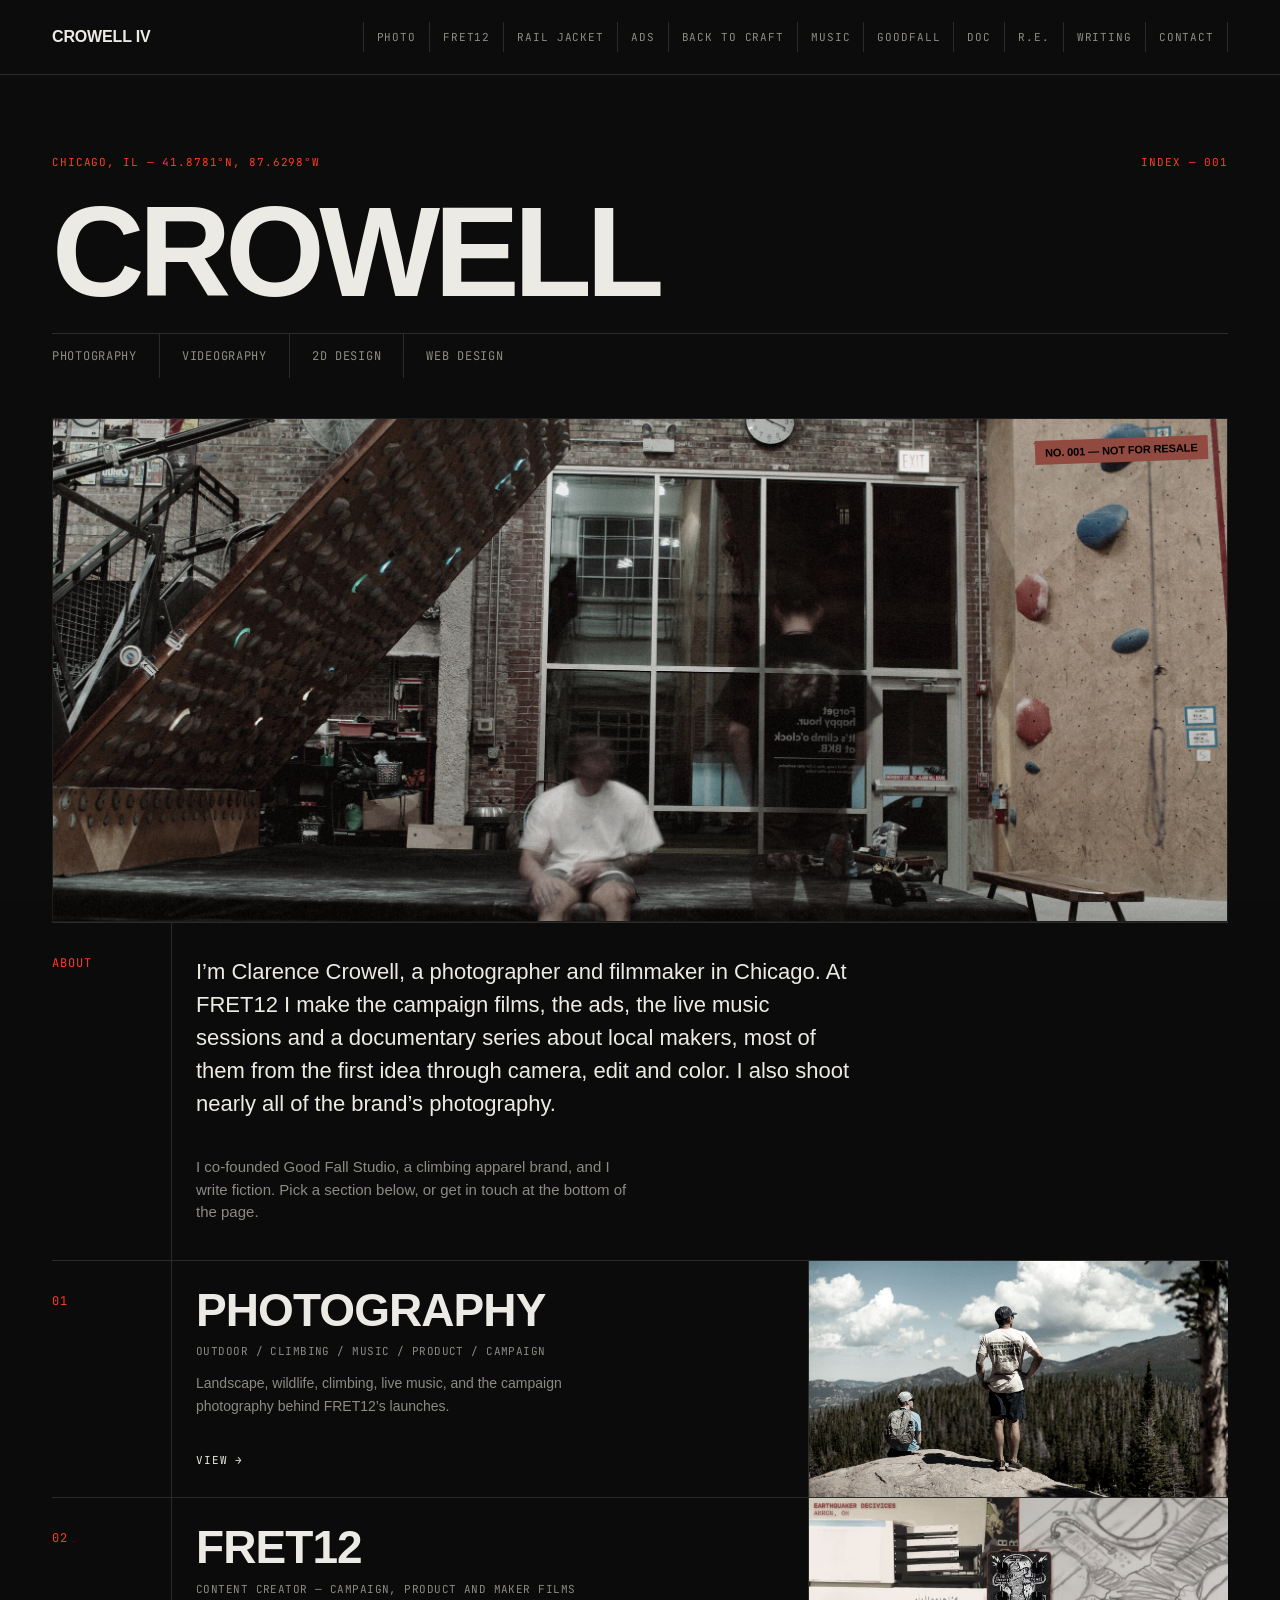
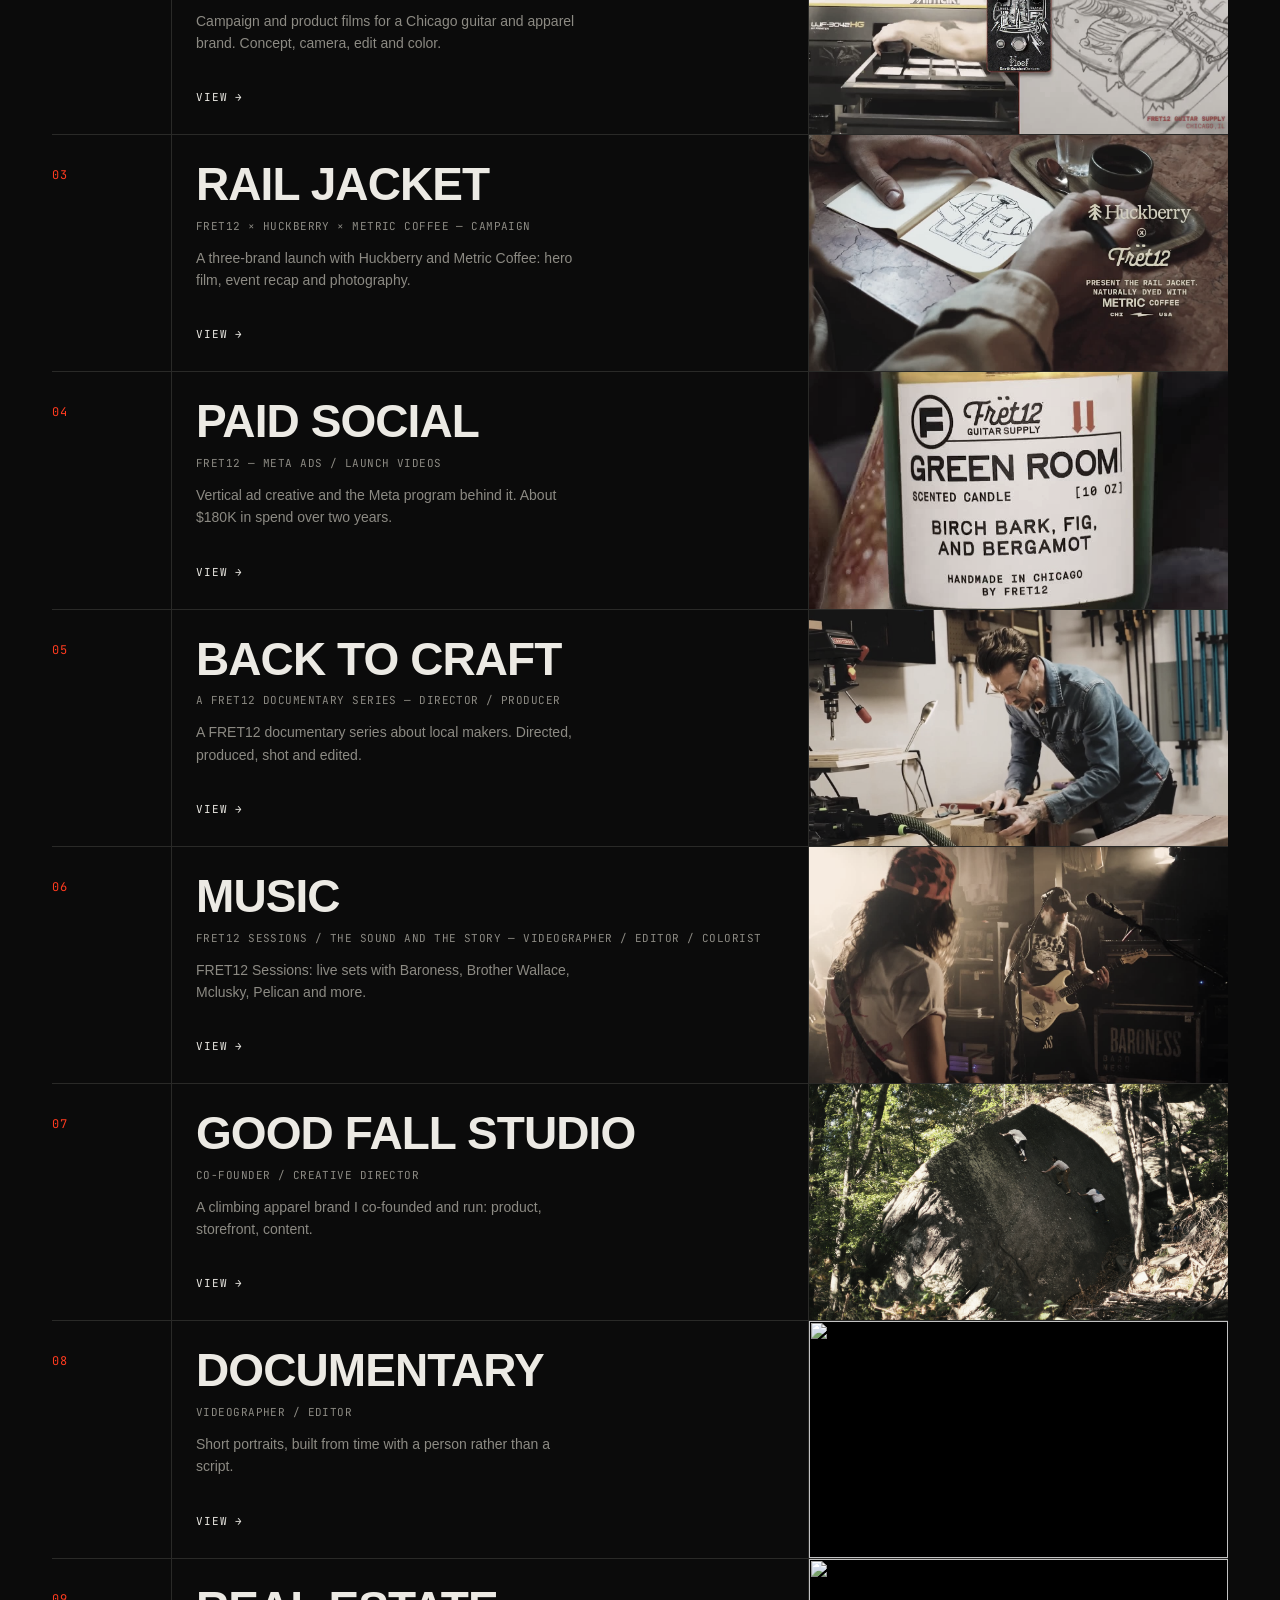
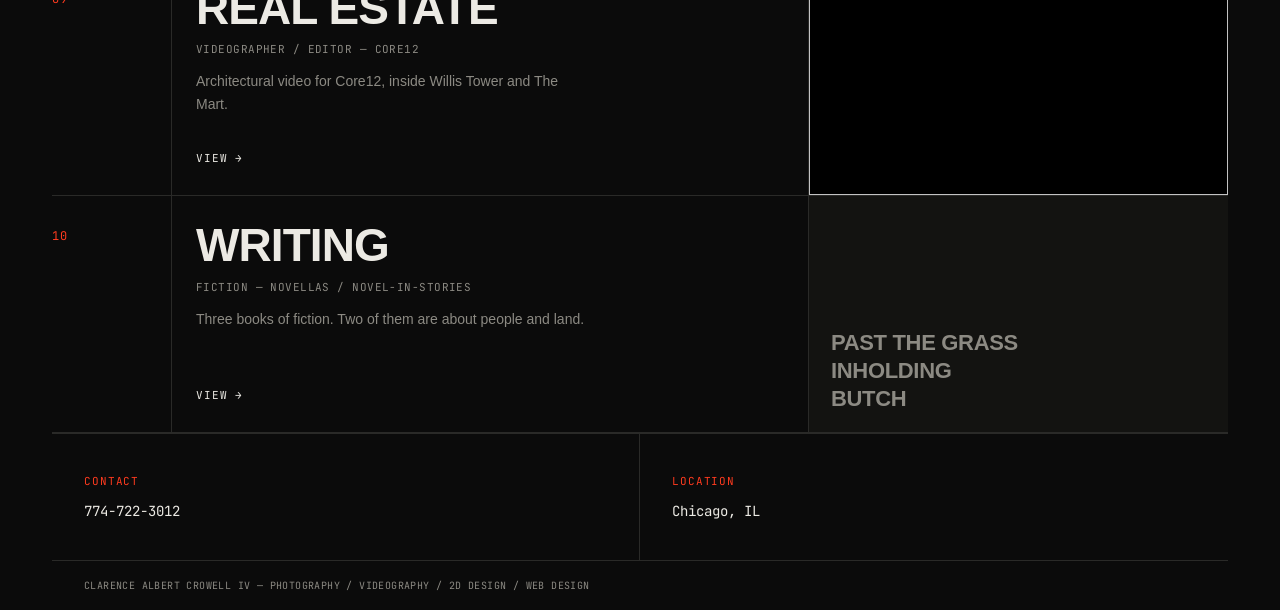
==== commit 9374b592: "Swap the Back to Craft thumbnail to a frame from the LCO Furniture episode Co-Authored-By: Claude Op" ====
--- a/index.html
+++ b/index.html
@@ -54,7 +54,7 @@
 <a class="index-row" href="/fret12/"><div class="num">02</div><div class="txt"><h2>FRET12</h2><div class="meta">Content Creator &mdash; Campaign, Product and Maker Films</div><p>Campaign and product films for a Chicago guitar and apparel brand. Concept, camera, edit and color.</p><span class="go">View &rarr;</span></div><div class="thumb"><img src="/images/poster-eqd-maker.jpg" alt="" loading="lazy"></div></a>
 <a class="index-row" href="/rail-jacket/"><div class="num">03</div><div class="txt"><h2>Rail Jacket</h2><div class="meta">FRET12 &times; Huckberry &times; Metric Coffee &mdash; Campaign</div><p>A three-brand launch with Huckberry and Metric Coffee: hero film, event recap and photography.</p><span class="go">View &rarr;</span></div><div class="thumb"><img src="/images/poster-rail-jacket-film.jpg" alt="" loading="lazy"></div></a>
 <a class="index-row" href="/ads/"><div class="num">04</div><div class="txt"><h2>Paid Social</h2><div class="meta">FRET12 &mdash; Meta Ads / Launch Videos</div><p>Vertical ad creative and the Meta program behind it. About $180K in spend over two years.</p><span class="go">View &rarr;</span></div><div class="thumb"><img src="/images/poster-candle-ad.jpg" alt="" loading="lazy"></div></a>
-<a class="index-row" href="/back-to-craft/"><div class="num">05</div><div class="txt"><h2>Back to Craft</h2><div class="meta">A FRET12 Documentary Series &mdash; Director / Producer</div><p>A FRET12 documentary series about local makers. Directed, produced, shot and edited.</p><span class="go">View &rarr;</span></div><div class="thumb"><img src="/images/poster-b2c-paul-natkin.jpg" alt="" loading="lazy"></div></a>
+<a class="index-row" href="/back-to-craft/"><div class="num">05</div><div class="txt"><h2>Back to Craft</h2><div class="meta">A FRET12 Documentary Series &mdash; Director / Producer</div><p>A FRET12 documentary series about local makers. Directed, produced, shot and edited.</p><span class="go">View &rarr;</span></div><div class="thumb"><img src="/images/b2c-lco-thumb.jpg" alt="" loading="lazy"></div></a>
 <a class="index-row" href="/music/"><div class="num">06</div><div class="txt"><h2>Music</h2><div class="meta">FRET12 Sessions / The Sound and The Story &mdash; Videographer / Editor / Colorist</div><p>FRET12 Sessions: live sets with Baroness, Brother Wallace, Mclusky, Pelican and more.</p><span class="go">View &rarr;</span></div><div class="thumb"><img src="/images/poster-baroness-session.jpg" alt="" loading="lazy"></div></a>
 <a class="index-row" href="/goodfall/"><div class="num">07</div><div class="txt"><h2>Good Fall Studio</h2><div class="meta">Co-Founder / Creative Director</div><p>A climbing apparel brand I co-founded and run: product, storefront, content.</p><span class="go">View &rarr;</span></div><div class="thumb"><img src="/images/goodfall-3.jpg" alt="" loading="lazy"></div></a>
 <a class="index-row" href="/documentary/"><div class="num">08</div><div class="txt"><h2>Documentary</h2><div class="meta">Videographer / Editor</div><p>Short portraits, built from time with a person rather than a script.</p><span class="go">View &rarr;</span></div><div class="thumb"><img src="https://i.ytimg.com/vi/YEiy2NTixOw/maxresdefault.jpg" alt="" loading="lazy"></div></a>
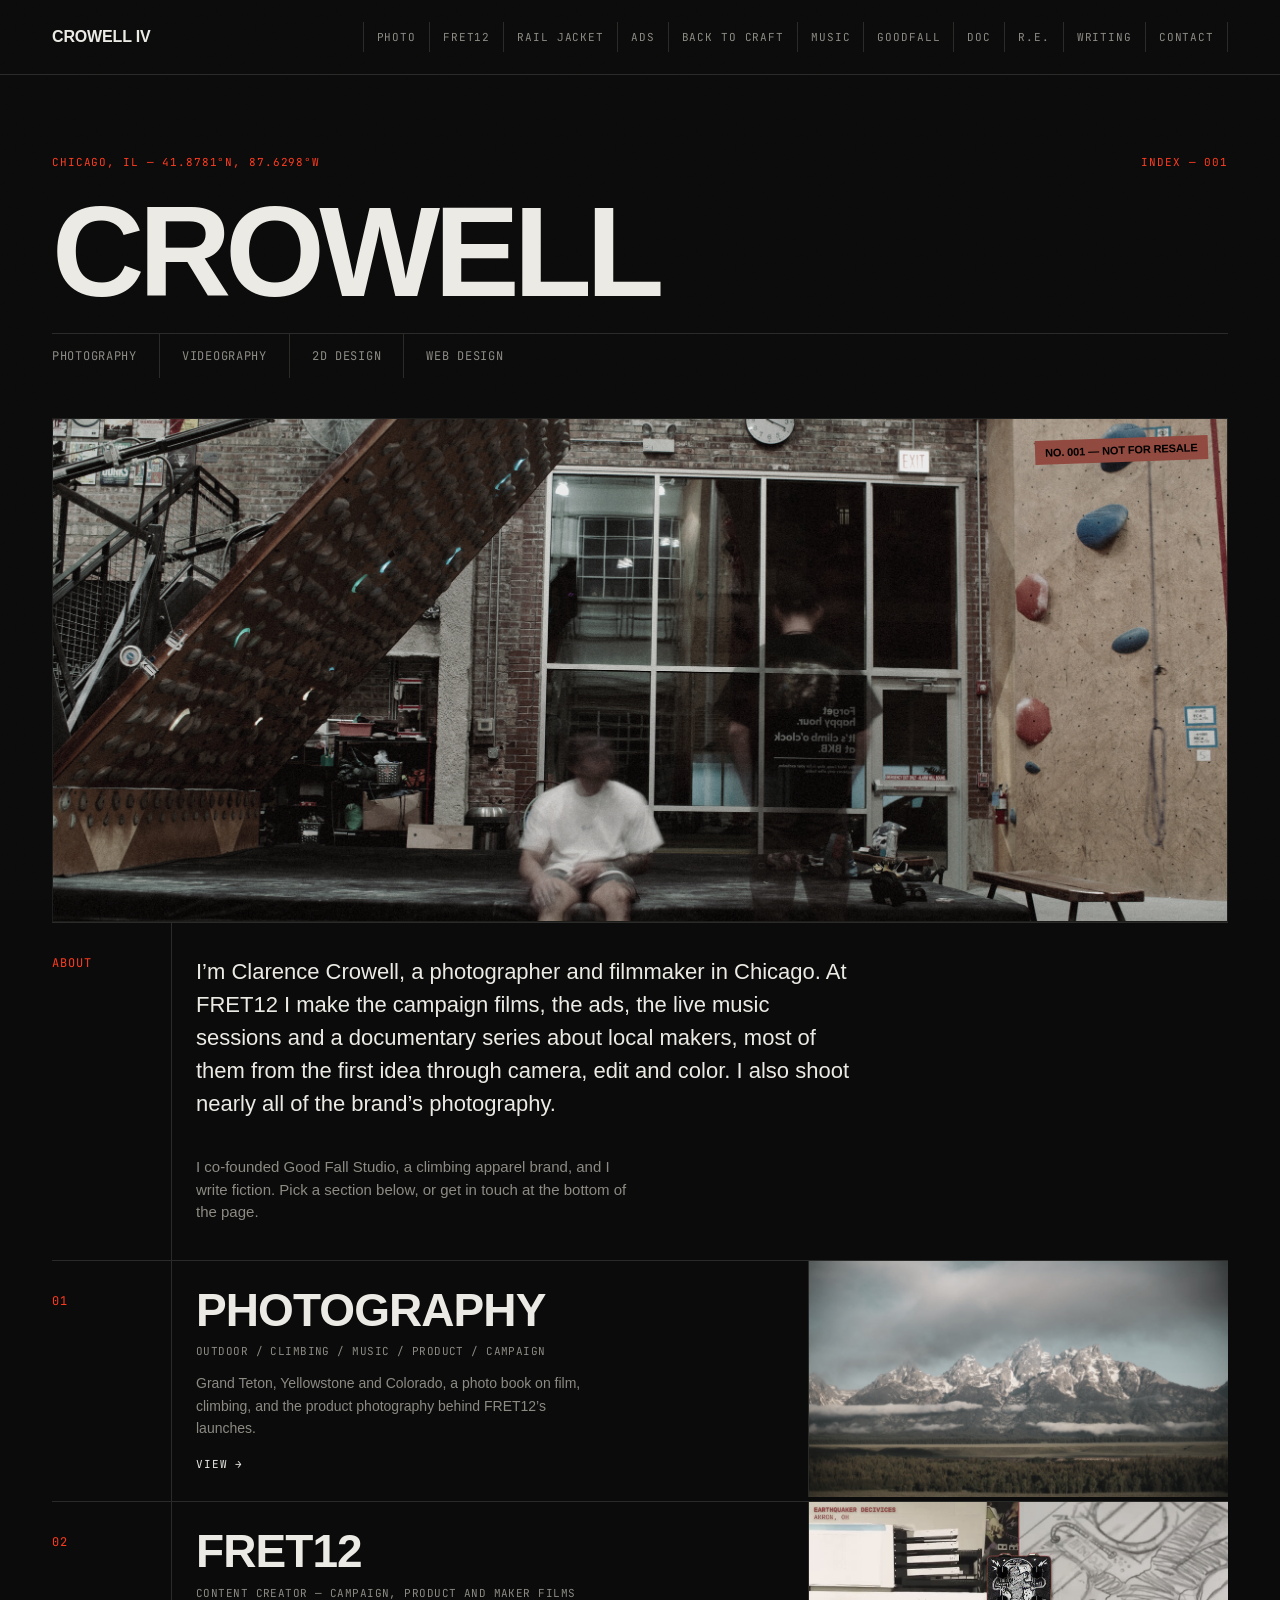
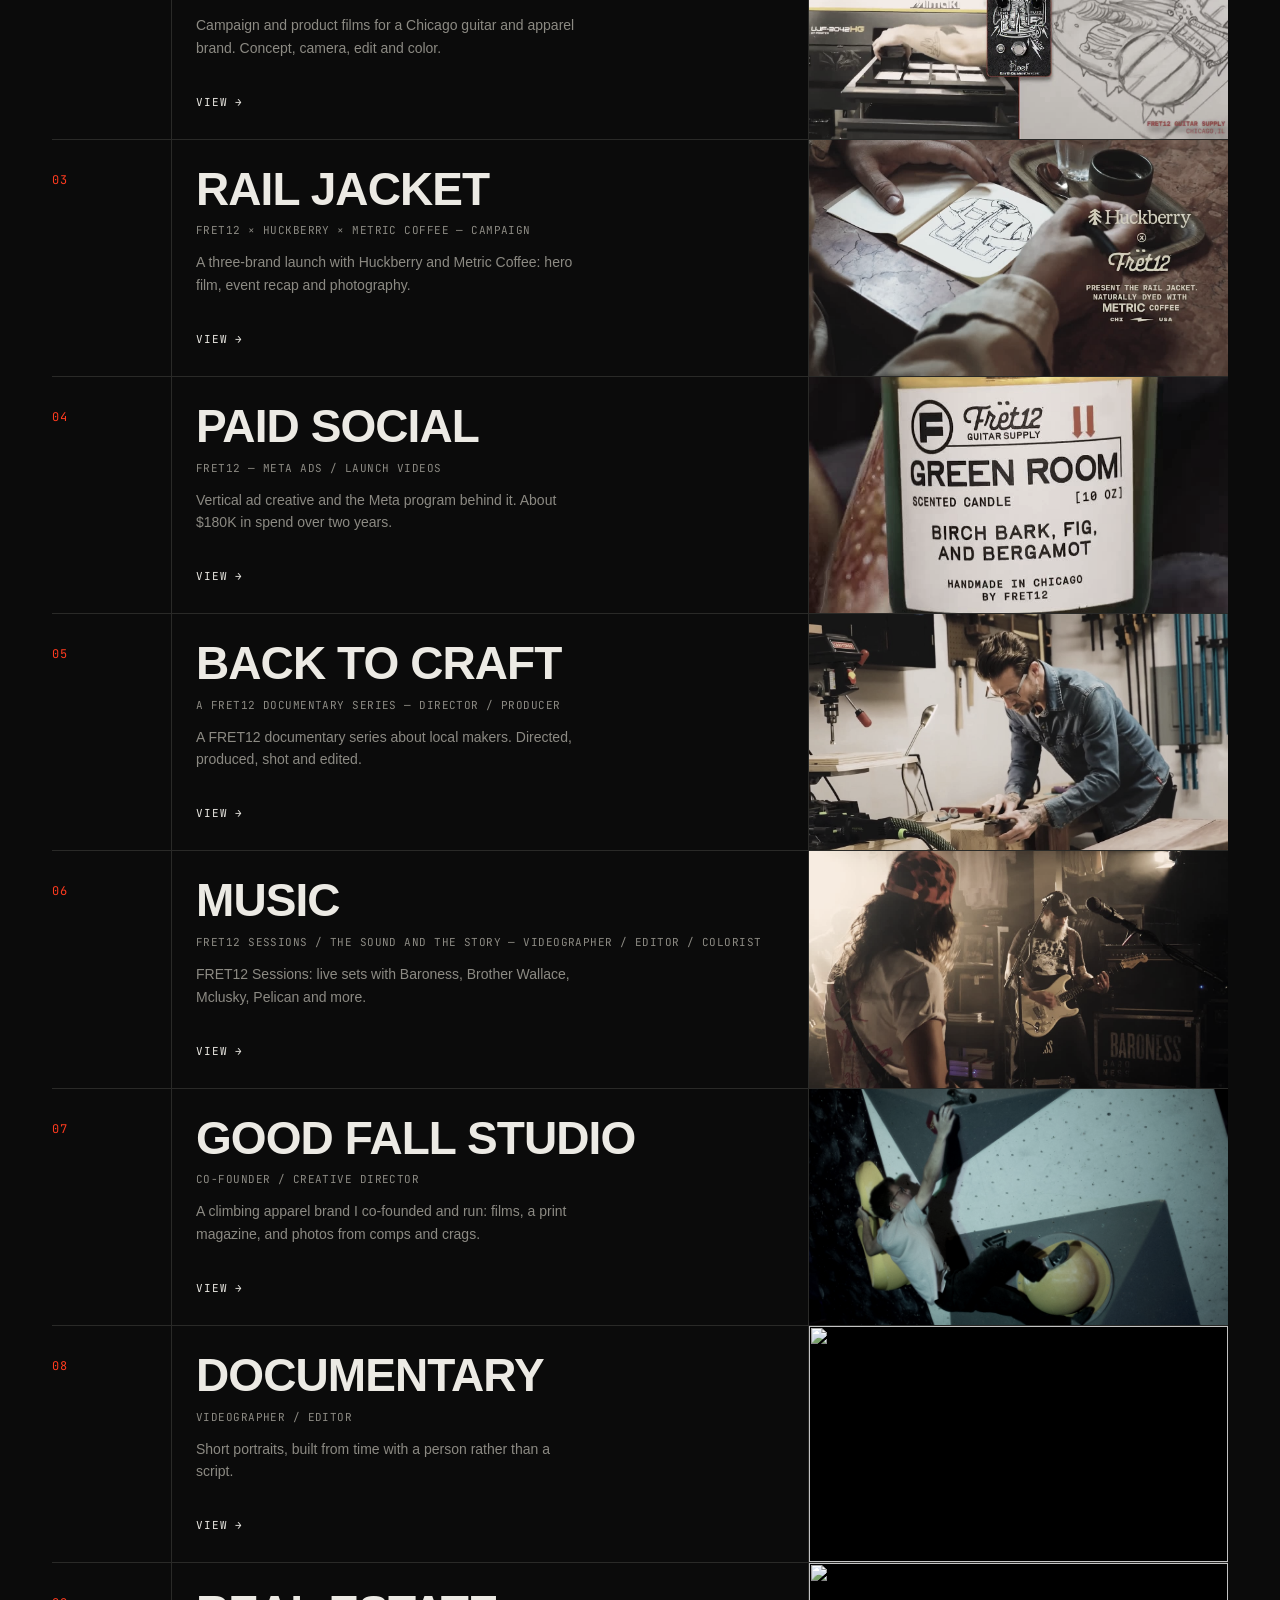
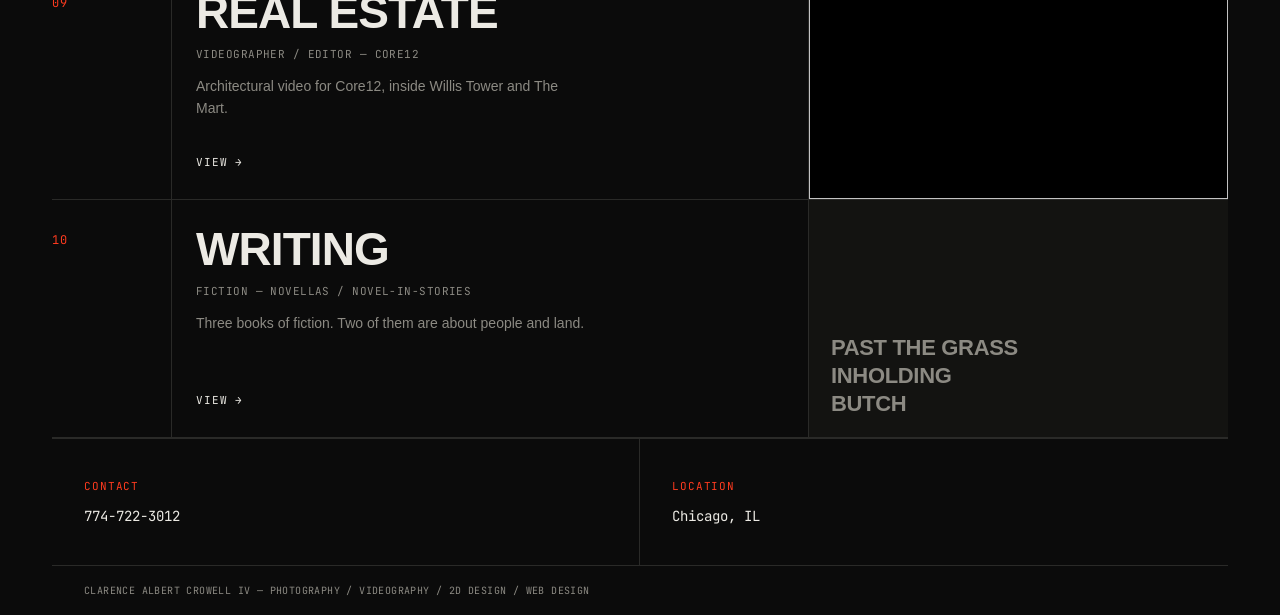
==== commit e6060a5a: "Bulk out Photography, Goodfall and Writing Photography: five series with true color and a click-to-e" ====
--- a/index.html
+++ b/index.html
@@ -18,7 +18,7 @@
 <link rel="preconnect" href="https://fonts.googleapis.com">
 <link rel="preconnect" href="https://fonts.gstatic.com" crossorigin>
 <link href="https://fonts.googleapis.com/css2?family=JetBrains+Mono:wght@400;500;700&display=swap" rel="stylesheet">
-<link rel="stylesheet" href="/assets/site.css?v=3">
+<link rel="stylesheet" href="/assets/site.css?v=4">
 <script type="application/ld+json">{"@context": "https://schema.org", "@type": "Person", "name": "Clarence Crowell", "alternateName": "Clarence Albert Crowell IV", "url": "https://clarencecrowell.org/", "jobTitle": "Photographer and filmmaker", "worksFor": {"@type": "Organization", "name": "FRET12", "url": "https://www.fret12.com"}, "address": {"@type": "PostalAddress", "addressLocality": "Chicago", "addressRegion": "IL", "addressCountry": "US"}, "knowsAbout": ["Photography", "Videography", "Video editing", "Color grading", "Documentary film", "Paid social", "Fiction"]}</script>
 </head>
 <body>
@@ -50,13 +50,13 @@
 </div>
 </section>
 <section class="index-list" aria-label="Work">
-<a class="index-row" href="/photography/"><div class="num">01</div><div class="txt"><h2>Photography</h2><div class="meta">Outdoor / Climbing / Music / Product / Campaign</div><p>Landscape, wildlife, climbing, live music, and the campaign photography behind FRET12&rsquo;s launches.</p><span class="go">View &rarr;</span></div><div class="thumb"><img src="/images/photo-1.jpg" alt="" loading="lazy"></div></a>
+<a class="index-row" href="/photography/"><div class="num">01</div><div class="txt"><h2>Photography</h2><div class="meta">Outdoor / Climbing / Music / Product / Campaign</div><p>Grand Teton, Yellowstone and Colorado, a photo book on film, climbing, and the product photography behind FRET12&rsquo;s launches.</p><span class="go">View &rarr;</span></div><div class="thumb"><img src="/images/photo/ty-02.jpg" alt="" loading="lazy"></div></a>
 <a class="index-row" href="/fret12/"><div class="num">02</div><div class="txt"><h2>FRET12</h2><div class="meta">Content Creator &mdash; Campaign, Product and Maker Films</div><p>Campaign and product films for a Chicago guitar and apparel brand. Concept, camera, edit and color.</p><span class="go">View &rarr;</span></div><div class="thumb"><img src="/images/poster-eqd-maker.jpg" alt="" loading="lazy"></div></a>
 <a class="index-row" href="/rail-jacket/"><div class="num">03</div><div class="txt"><h2>Rail Jacket</h2><div class="meta">FRET12 &times; Huckberry &times; Metric Coffee &mdash; Campaign</div><p>A three-brand launch with Huckberry and Metric Coffee: hero film, event recap and photography.</p><span class="go">View &rarr;</span></div><div class="thumb"><img src="/images/poster-rail-jacket-film.jpg" alt="" loading="lazy"></div></a>
 <a class="index-row" href="/ads/"><div class="num">04</div><div class="txt"><h2>Paid Social</h2><div class="meta">FRET12 &mdash; Meta Ads / Launch Videos</div><p>Vertical ad creative and the Meta program behind it. About $180K in spend over two years.</p><span class="go">View &rarr;</span></div><div class="thumb"><img src="/images/poster-candle-ad.jpg" alt="" loading="lazy"></div></a>
 <a class="index-row" href="/back-to-craft/"><div class="num">05</div><div class="txt"><h2>Back to Craft</h2><div class="meta">A FRET12 Documentary Series &mdash; Director / Producer</div><p>A FRET12 documentary series about local makers. Directed, produced, shot and edited.</p><span class="go">View &rarr;</span></div><div class="thumb"><img src="/images/b2c-lco-thumb.jpg" alt="" loading="lazy"></div></a>
 <a class="index-row" href="/music/"><div class="num">06</div><div class="txt"><h2>Music</h2><div class="meta">FRET12 Sessions / The Sound and The Story &mdash; Videographer / Editor / Colorist</div><p>FRET12 Sessions: live sets with Baroness, Brother Wallace, Mclusky, Pelican and more.</p><span class="go">View &rarr;</span></div><div class="thumb"><img src="/images/poster-baroness-session.jpg" alt="" loading="lazy"></div></a>
-<a class="index-row" href="/goodfall/"><div class="num">07</div><div class="txt"><h2>Good Fall Studio</h2><div class="meta">Co-Founder / Creative Director</div><p>A climbing apparel brand I co-founded and run: product, storefront, content.</p><span class="go">View &rarr;</span></div><div class="thumb"><img src="/images/goodfall-3.jpg" alt="" loading="lazy"></div></a>
+<a class="index-row" href="/goodfall/"><div class="num">07</div><div class="txt"><h2>Good Fall Studio</h2><div class="meta">Co-Founder / Creative Director</div><p>A climbing apparel brand I co-founded and run: films, a print magazine, and photos from comps and crags.</p><span class="go">View &rarr;</span></div><div class="thumb"><img src="/images/photo/gfe-06.jpg" alt="" loading="lazy"></div></a>
 <a class="index-row" href="/documentary/"><div class="num">08</div><div class="txt"><h2>Documentary</h2><div class="meta">Videographer / Editor</div><p>Short portraits, built from time with a person rather than a script.</p><span class="go">View &rarr;</span></div><div class="thumb"><img src="https://i.ytimg.com/vi/YEiy2NTixOw/maxresdefault.jpg" alt="" loading="lazy"></div></a>
 <a class="index-row" href="/real-estate/"><div class="num">09</div><div class="txt"><h2>Real Estate</h2><div class="meta">Videographer / Editor &mdash; Core12</div><p>Architectural video for Core12, inside Willis Tower and The Mart.</p><span class="go">View &rarr;</span></div><div class="thumb"><img src="https://i.vimeocdn.com/video/2073564323-3eee746d615f582e7b63dd323fa2d53ddbbf37f2e95c64194594881b0debc30e-d_1280x720" alt="" loading="lazy"></div></a>
 <a class="index-row" href="/writing/"><div class="num">10</div><div class="txt"><h2>Writing</h2><div class="meta">Fiction &mdash; Novellas / Novel-in-Stories</div><p>Three books of fiction. Two of them are about people and land.</p><span class="go">View &rarr;</span></div><div class="thumb type"><span>Past the Grass</span><span>Inholding</span><span>Butch</span></div></a>
@@ -81,6 +81,6 @@
 <div class="fine">Clarence Albert Crowell IV &mdash; Photography / Videography / 2D Design / Web Design</div>
 </div>
 </footer>
-<script src="/assets/site.js?v=3" defer></script>
+<script src="/assets/site.js?v=4" defer></script>
 </body>
 </html>
--- a/assets/site.css
+++ b/assets/site.css
@@ -222,7 +222,27 @@
 .grid-photo figure{position:relative; aspect-ratio:16/9; overflow:hidden; background:#000; filter:grayscale(30%) contrast(1.08);}
 .grid-photo img{width:100%; height:100%; object-fit:cover; display:block;}
 
+/* Photo series: natural aspect ratios, true color, click to enlarge */
+.masonry{columns:3 280px; column-gap:6px; padding:6px; border-bottom:1px solid var(--line);}
+.masonry.two{columns:2 340px;}
+.masonry figure{position:relative; break-inside:avoid; margin:0 0 6px; background:#000;}
+.masonry img{width:100%; height:auto; display:block; cursor:zoom-in;}
+.masonry img:focus-visible{outline:2px solid var(--signal); outline-offset:-2px;}
+.lightbox{position:fixed; inset:0; z-index:300; background:rgba(8,8,8,0.96); display:none; align-items:center; justify-content:center; padding:48px 20px 20px;}
+.lightbox.on{display:flex;}
+.lightbox img{max-width:100%; max-height:100%; object-fit:contain; cursor:pointer;}
+.lightbox .lb-cap{position:absolute; left:20px; top:16px; font-family:var(--mono); font-size:11px; letter-spacing:0.05em; text-transform:uppercase; color:var(--ink-dim);}
+.lb-close{position:absolute; top:8px; right:14px; background:none; border:0; color:var(--ink); font:400 34px/1 var(--mono); cursor:pointer; padding:4px 8px;}
+.lb-close:hover{color:var(--signal);}
+
 /* ---------- Writing ---------- */
+.book-cover{display:block; width:100%; height:auto; max-width:200px; margin:18px 0 0 auto; box-shadow:0 0 0 1px var(--line);}
+.excerpt{display:grid; grid-template-columns:120px 1fr; border-bottom:1px solid var(--line); background:var(--panel);}
+.excerpt .label{padding-top:36px;}
+.prose{padding:34px 32px 44px; max-width:calc(64ch + 64px);}
+.prose .src{font-family:var(--mono); font-size:10px; letter-spacing:0.06em; text-transform:uppercase; color:var(--ink-dim); margin-bottom:24px;}
+.prose p{font-family:'Iowan Old Style', 'Palatino Linotype', Palatino, 'Book Antiqua', Georgia, serif; font-size:19px; line-height:1.7; color:#D9D6CE; margin:0 0 0.9em;}
+.prose p:last-child{margin-bottom:0;}
 .write-row{
 display:grid; grid-template-columns:120px 1fr 200px;
 align-items:start; border-bottom:1px solid var(--line);
@@ -293,6 +313,13 @@
 .write-num{padding:26px 12px 0 0;}
 .write-body{padding:24px 0 8px 18px;}
 .write-status{grid-column:2; text-align:left; padding:0 0 26px 18px;}
+.excerpt{grid-template-columns:1fr;}
+.excerpt .label{border-right:none; border-bottom:1px solid var(--line); padding:18px 0;}
+.prose{padding:24px 0 32px;}
+.prose p{font-size:17px; line-height:1.65;}
+.book-cover{max-width:150px; margin:14px 0 0 0;}
+.masonry, .masonry.two{columns:2 150px; column-gap:4px; padding:4px 0;}
+.masonry figure{margin-bottom:4px;}
 .pager{grid-template-columns:1fr;}
 .pager a + a{border-left:none; border-top:1px solid var(--line);}
 .footer-grid{grid-template-columns:1fr;}
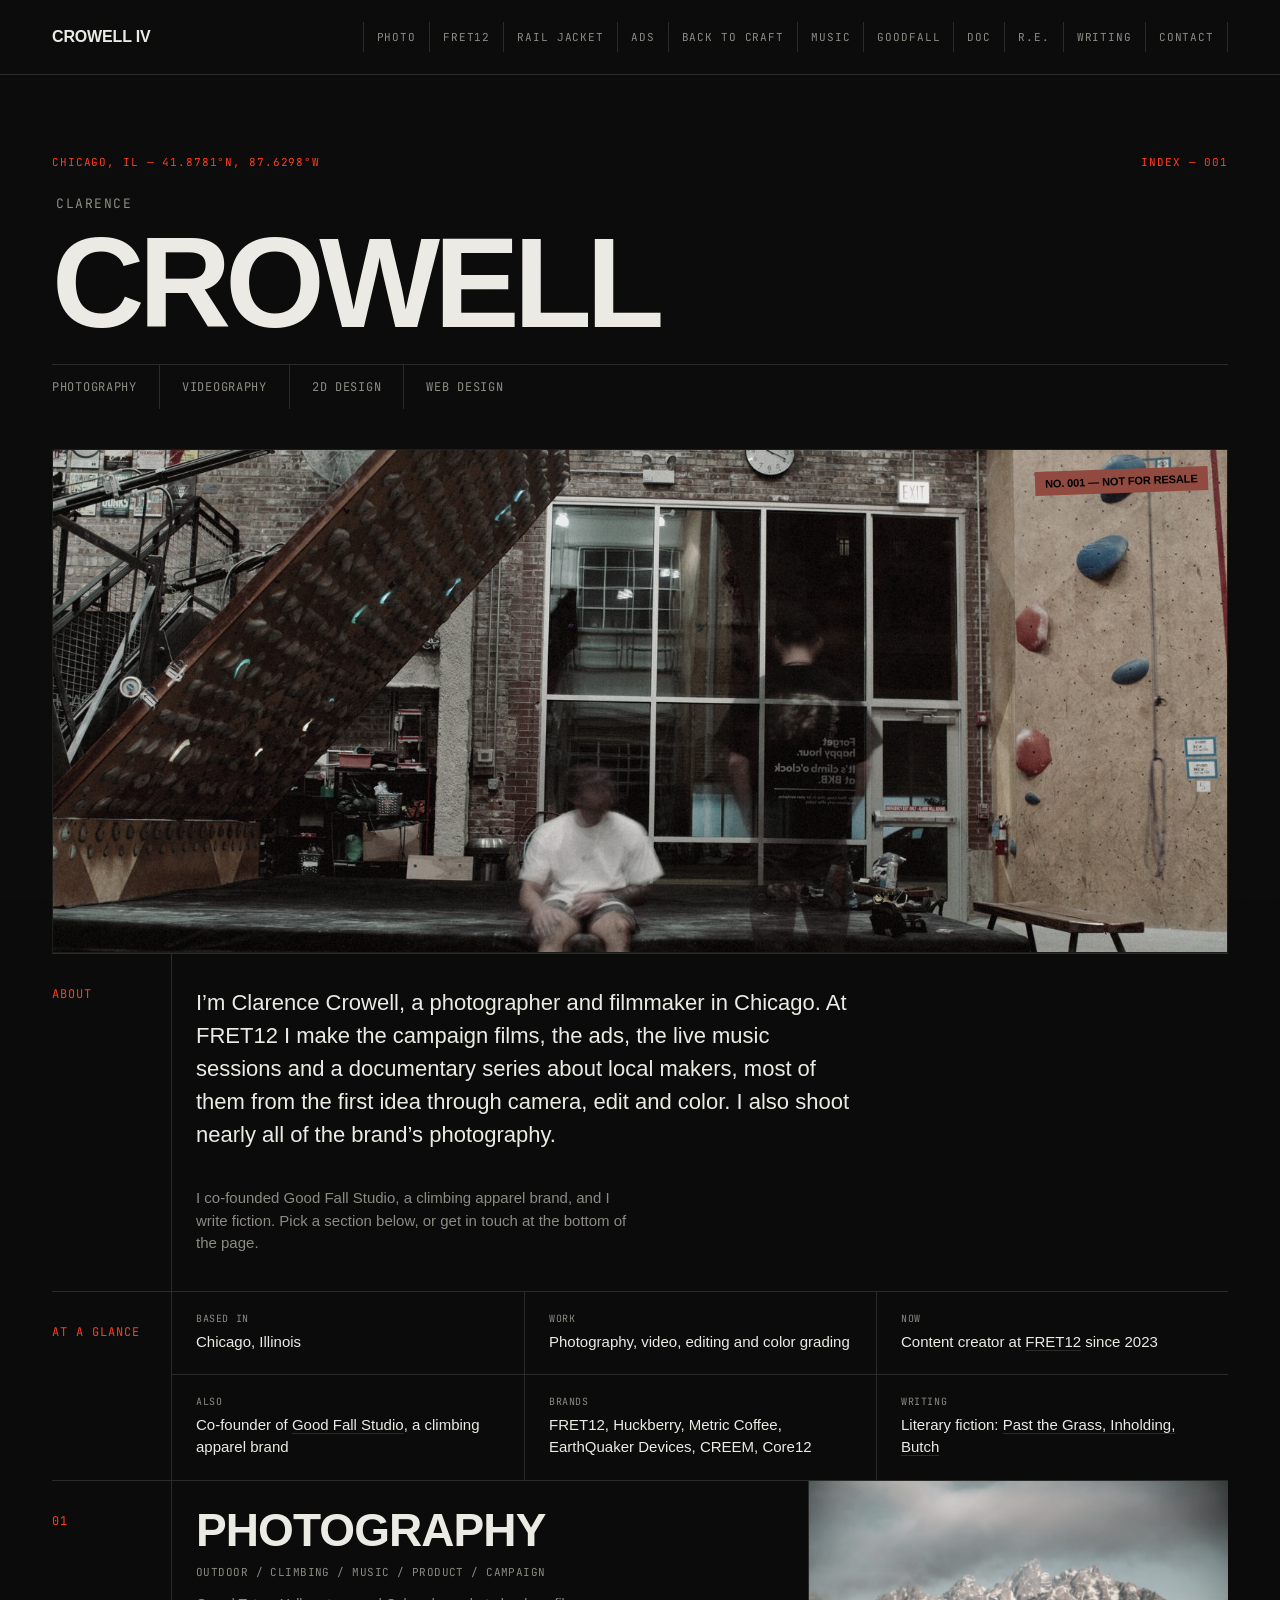
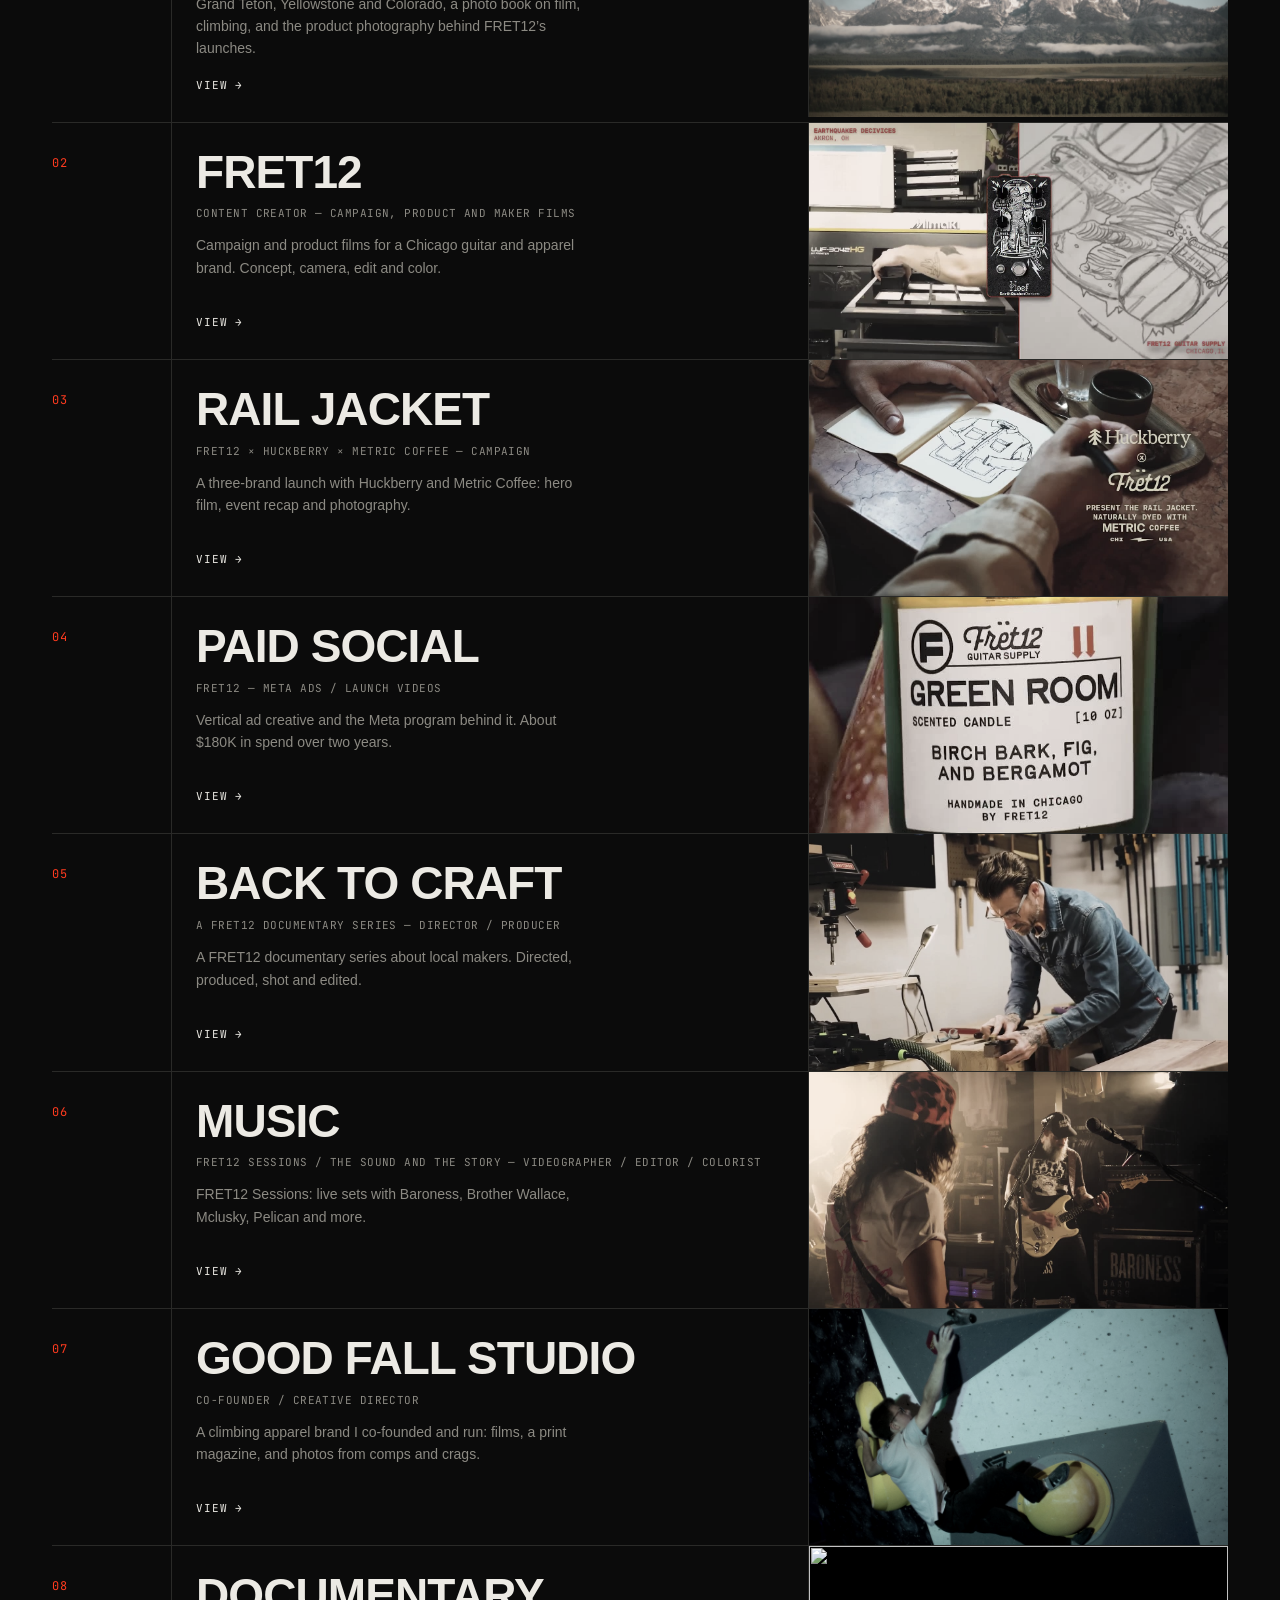
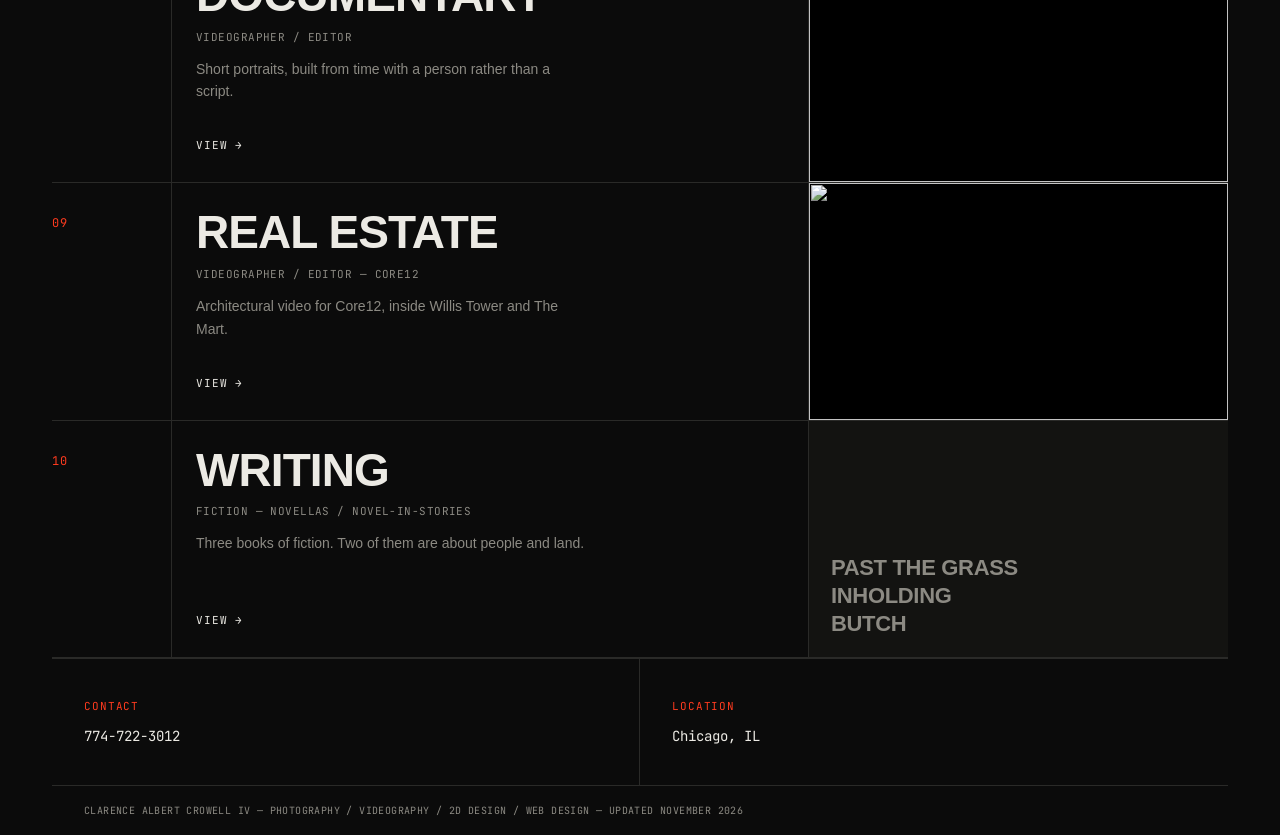
==== commit 3736ac03: "SEO and GEO pass - Titles trimmed to 60 characters and descriptions to 160 - One linked JSON-LD grap" ====
--- a/index.html
+++ b/index.html
@@ -1,25 +1,42 @@
 <!DOCTYPE html>
-<html lang="en">
+<html lang="en-US">
 <head>
 <meta charset="UTF-8">
 <meta name="viewport" content="width=device-width, initial-scale=1.0">
 <title>Clarence Crowell: Photographer and Filmmaker, Chicago</title>
-<meta name="description" content="Clarence Crowell is a Chicago photographer and filmmaker. Campaign films, ads, live music sessions and documentary work for FRET12, plus Good Fall Studio and fiction.">
+<meta name="description" content="Chicago photographer and filmmaker Clarence Crowell: campaign films, ads, live music sessions and documentaries for FRET12, plus Good Fall Studio and fiction.">
+<meta name="author" content="Clarence Crowell">
 <link rel="canonical" href="https://clarencecrowell.org/">
+<meta name="robots" content="index, follow, max-image-preview:large, max-snippet:-1, max-video-preview:-1">
 <meta name="theme-color" content="#0B0B0B">
-<meta property="og:type" content="website">
+<meta name="geo.region" content="US-IL">
+<meta name="geo.placename" content="Chicago">
+<meta name="geo.position" content="41.8781;-87.6298">
+<meta name="ICBM" content="41.8781, -87.6298">
+<meta property="og:type" content="profile">
+<meta property="og:locale" content="en_US">
 <meta property="og:site_name" content="Clarence Crowell">
 <meta property="og:title" content="Clarence Crowell: Photographer and Filmmaker, Chicago">
-<meta property="og:description" content="Clarence Crowell is a Chicago photographer and filmmaker. Campaign films, ads, live music sessions and documentary work for FRET12, plus Good Fall Studio and fiction.">
+<meta property="og:description" content="Chicago photographer and filmmaker Clarence Crowell: campaign films, ads, live music sessions and documentaries for FRET12, plus Good Fall Studio and fiction.">
 <meta property="og:url" content="https://clarencecrowell.org/">
 <meta property="og:image" content="https://clarencecrowell.org/images/hero.jpg">
+<meta property="og:image:width" content="2400">
+<meta property="og:image:height" content="1601">
+<meta property="og:image:alt" content="Clarence Crowell: Photographer and Filmmaker, Chicago">
 <meta name="twitter:card" content="summary_large_image">
+<meta name="twitter:title" content="Clarence Crowell: Photographer and Filmmaker, Chicago">
+<meta name="twitter:description" content="Chicago photographer and filmmaker Clarence Crowell: campaign films, ads, live music sessions and documentaries for FRET12, plus Good Fall Studio and fiction.">
+<meta name="twitter:image" content="https://clarencecrowell.org/images/hero.jpg">
+<meta property="profile:first_name" content="Clarence">
+<meta property="profile:last_name" content="Crowell">
+<link rel="preload" as="image" href="/images/hero-1600.jpg" imagesrcset="/images/hero-1000.jpg 1000w, /images/hero-1600.jpg 1600w, /images/hero.jpg 2400w" imagesizes="(max-width: 1240px) 100vw, 1176px">
 <link rel="icon" href="/assets/favicon.svg" type="image/svg+xml">
+<link rel="apple-touch-icon" href="/assets/apple-touch-icon.png">
 <link rel="preconnect" href="https://fonts.googleapis.com">
 <link rel="preconnect" href="https://fonts.gstatic.com" crossorigin>
 <link href="https://fonts.googleapis.com/css2?family=JetBrains+Mono:wght@400;500;700&display=swap" rel="stylesheet">
-<link rel="stylesheet" href="/assets/site.css?v=4">
-<script type="application/ld+json">{"@context": "https://schema.org", "@type": "Person", "name": "Clarence Crowell", "alternateName": "Clarence Albert Crowell IV", "url": "https://clarencecrowell.org/", "jobTitle": "Photographer and filmmaker", "worksFor": {"@type": "Organization", "name": "FRET12", "url": "https://www.fret12.com"}, "address": {"@type": "PostalAddress", "addressLocality": "Chicago", "addressRegion": "IL", "addressCountry": "US"}, "knowsAbout": ["Photography", "Videography", "Video editing", "Color grading", "Documentary film", "Paid social", "Fiction"]}</script>
+<link rel="stylesheet" href="/assets/site.css?v=5">
+<script type="application/ld+json">{"@context": "https://schema.org", "@graph": [{"@type": "WebSite", "@id": "https://clarencecrowell.org/#website", "url": "https://clarencecrowell.org/", "name": "Clarence Crowell", "inLanguage": "en-US", "publisher": {"@id": "https://clarencecrowell.org/#person"}, "author": {"@id": "https://clarencecrowell.org/#person"}}, {"@type": "Person", "@id": "https://clarencecrowell.org/#person", "name": "Clarence Crowell", "alternateName": "Clarence Albert Crowell IV", "url": "https://clarencecrowell.org/", "jobTitle": "Photographer and filmmaker", "description": "Chicago photographer and filmmaker. Content creator at FRET12 since 2023, co-founder of Good Fall Studio, and a writer of literary fiction.", "worksFor": {"@type": "Organization", "@id": "https://clarencecrowell.org/#fret12", "name": "FRET12", "url": "https://www.fret12.com", "sameAs": ["https://www.youtube.com/@FRET12"]}, "homeLocation": {"@type": "Place", "name": "Chicago, Illinois", "address": {"@type": "PostalAddress", "addressLocality": "Chicago", "addressRegion": "IL", "addressCountry": "US"}}, "address": {"@type": "PostalAddress", "addressLocality": "Chicago", "addressRegion": "IL", "addressCountry": "US"}, "telephone": "+1-774-722-3012", "knowsAbout": ["Photography", "Landscape photography", "Climbing photography", "Product photography", "Videography", "Video editing", "Color grading", "Documentary film", "Live music video", "Paid social advertising", "Meta ads", "Shopify", "SEO", "Print design", "Literary fiction"], "sameAs": ["https://www.youtube.com/@callycrowell6456"]}, {"@type": "ProfilePage", "@id": "https://clarencecrowell.org/#webpage", "url": "https://clarencecrowell.org/", "name": "Clarence Crowell: Photographer and Filmmaker, Chicago", "isPartOf": {"@id": "https://clarencecrowell.org/#website"}, "mainEntity": {"@id": "https://clarencecrowell.org/#person"}, "about": {"@id": "https://clarencecrowell.org/#person"}, "dateModified": "2026-11-25", "inLanguage": "en-US", "hasPart": [{"@type": "WebPage", "name": "Photography", "url": "https://clarencecrowell.org/photography/"}, {"@type": "WebPage", "name": "FRET12", "url": "https://clarencecrowell.org/fret12/"}, {"@type": "WebPage", "name": "Rail Jacket", "url": "https://clarencecrowell.org/rail-jacket/"}, {"@type": "WebPage", "name": "Paid Social", "url": "https://clarencecrowell.org/ads/"}, {"@type": "WebPage", "name": "Back to Craft", "url": "https://clarencecrowell.org/back-to-craft/"}, {"@type": "WebPage", "name": "Music", "url": "https://clarencecrowell.org/music/"}, {"@type": "WebPage", "name": "Good Fall Studio", "url": "https://clarencecrowell.org/goodfall/"}, {"@type": "WebPage", "name": "Documentary", "url": "https://clarencecrowell.org/documentary/"}, {"@type": "WebPage", "name": "Real Estate", "url": "https://clarencecrowell.org/real-estate/"}, {"@type": "WebPage", "name": "Writing", "url": "https://clarencecrowell.org/writing/"}]}, {"@type": "Organization", "@id": "https://clarencecrowell.org/#goodfall", "name": "Good Fall Studio", "url": "https://goodfall.com", "sameAs": ["https://www.youtube.com/@Goodfallstudio"], "founder": {"@id": "https://clarencecrowell.org/#person"}, "description": "Climbing-culture apparel brand."}]}</script>
 </head>
 <body>
 <a class="skip" href="#main">Skip to content</a>
@@ -30,7 +47,7 @@
 <span>Chicago, IL &mdash; 41.8781&deg;N, 87.6298&deg;W</span>
 <span>Index &mdash; 001</span>
 </div>
-<h1>Crowell</h1>
+<h1><span class="h1-first">Clarence</span>Crowell</h1>
 <div class="hero-roles">
 <span>Photography</span>
 <span>Videography</span>
@@ -39,26 +56,30 @@
 </div>
 <div class="hero-figure">
 <span class="tag-sticker">No. 001 &mdash; Not For Resale</span>
-<img src="/images/hero.jpg" alt="Climbing gym, wide shot" width="2400" height="1601">
+<img src="/images/hero-1600.jpg" srcset="/images/hero-1000.jpg 1000w, /images/hero-1600.jpg 1600w, /images/hero.jpg 2400w" sizes="(max-width: 1240px) 100vw, 1176px" alt="Climbing gym, wide shot" width="2400" height="1601" fetchpriority="high">
 </div>
 </section>
-<section class="intro" aria-label="About">
-<div class="label">About</div>
+<section class="intro" aria-labelledby="about-h">
+<h2 class="label" id="about-h">About</h2>
 <div>
 <p>I&rsquo;m Clarence Crowell, a photographer and filmmaker in Chicago. At FRET12 I make the campaign films, the ads, the live music sessions and a documentary series about local makers, most of them from the first idea through camera, edit and color. I also shoot nearly all of the brand&rsquo;s photography.</p>
 <p>I co-founded Good Fall Studio, a climbing apparel brand, and I write fiction. Pick a section below, or get in touch at the bottom of the page.</p>
 </div>
 </section>
+<section class="facts" aria-labelledby="facts-h">
+<h2 class="label" id="facts-h">At a glance</h2>
+<dl class="facts-list"><div><dt>Based in</dt><dd>Chicago, Illinois</dd></div><div><dt>Work</dt><dd>Photography, video, editing and color grading</dd></div><div><dt>Now</dt><dd>Content creator at <a href="/fret12/">FRET12</a> since 2023</dd></div><div><dt>Also</dt><dd>Co-founder of <a href="/goodfall/">Good Fall Studio</a>, a climbing apparel brand</dd></div><div><dt>Brands</dt><dd>FRET12, Huckberry, Metric Coffee, EarthQuaker Devices, CREEM, Core12</dd></div><div><dt>Writing</dt><dd>Literary fiction: <a href="/writing/">Past the Grass, Inholding, Butch</a></dd></div></dl>
+</section>
 <section class="index-list" aria-label="Work">
-<a class="index-row" href="/photography/"><div class="num">01</div><div class="txt"><h2>Photography</h2><div class="meta">Outdoor / Climbing / Music / Product / Campaign</div><p>Grand Teton, Yellowstone and Colorado, a photo book on film, climbing, and the product photography behind FRET12&rsquo;s launches.</p><span class="go">View &rarr;</span></div><div class="thumb"><img src="/images/photo/ty-02.jpg" alt="" loading="lazy"></div></a>
-<a class="index-row" href="/fret12/"><div class="num">02</div><div class="txt"><h2>FRET12</h2><div class="meta">Content Creator &mdash; Campaign, Product and Maker Films</div><p>Campaign and product films for a Chicago guitar and apparel brand. Concept, camera, edit and color.</p><span class="go">View &rarr;</span></div><div class="thumb"><img src="/images/poster-eqd-maker.jpg" alt="" loading="lazy"></div></a>
-<a class="index-row" href="/rail-jacket/"><div class="num">03</div><div class="txt"><h2>Rail Jacket</h2><div class="meta">FRET12 &times; Huckberry &times; Metric Coffee &mdash; Campaign</div><p>A three-brand launch with Huckberry and Metric Coffee: hero film, event recap and photography.</p><span class="go">View &rarr;</span></div><div class="thumb"><img src="/images/poster-rail-jacket-film.jpg" alt="" loading="lazy"></div></a>
-<a class="index-row" href="/ads/"><div class="num">04</div><div class="txt"><h2>Paid Social</h2><div class="meta">FRET12 &mdash; Meta Ads / Launch Videos</div><p>Vertical ad creative and the Meta program behind it. About $180K in spend over two years.</p><span class="go">View &rarr;</span></div><div class="thumb"><img src="/images/poster-candle-ad.jpg" alt="" loading="lazy"></div></a>
-<a class="index-row" href="/back-to-craft/"><div class="num">05</div><div class="txt"><h2>Back to Craft</h2><div class="meta">A FRET12 Documentary Series &mdash; Director / Producer</div><p>A FRET12 documentary series about local makers. Directed, produced, shot and edited.</p><span class="go">View &rarr;</span></div><div class="thumb"><img src="/images/b2c-lco-thumb.jpg" alt="" loading="lazy"></div></a>
-<a class="index-row" href="/music/"><div class="num">06</div><div class="txt"><h2>Music</h2><div class="meta">FRET12 Sessions / The Sound and The Story &mdash; Videographer / Editor / Colorist</div><p>FRET12 Sessions: live sets with Baroness, Brother Wallace, Mclusky, Pelican and more.</p><span class="go">View &rarr;</span></div><div class="thumb"><img src="/images/poster-baroness-session.jpg" alt="" loading="lazy"></div></a>
-<a class="index-row" href="/goodfall/"><div class="num">07</div><div class="txt"><h2>Good Fall Studio</h2><div class="meta">Co-Founder / Creative Director</div><p>A climbing apparel brand I co-founded and run: films, a print magazine, and photos from comps and crags.</p><span class="go">View &rarr;</span></div><div class="thumb"><img src="/images/photo/gfe-06.jpg" alt="" loading="lazy"></div></a>
-<a class="index-row" href="/documentary/"><div class="num">08</div><div class="txt"><h2>Documentary</h2><div class="meta">Videographer / Editor</div><p>Short portraits, built from time with a person rather than a script.</p><span class="go">View &rarr;</span></div><div class="thumb"><img src="https://i.ytimg.com/vi/YEiy2NTixOw/maxresdefault.jpg" alt="" loading="lazy"></div></a>
-<a class="index-row" href="/real-estate/"><div class="num">09</div><div class="txt"><h2>Real Estate</h2><div class="meta">Videographer / Editor &mdash; Core12</div><p>Architectural video for Core12, inside Willis Tower and The Mart.</p><span class="go">View &rarr;</span></div><div class="thumb"><img src="https://i.vimeocdn.com/video/2073564323-3eee746d615f582e7b63dd323fa2d53ddbbf37f2e95c64194594881b0debc30e-d_1280x720" alt="" loading="lazy"></div></a>
+<a class="index-row" href="/photography/"><div class="num">01</div><div class="txt"><h2>Photography</h2><div class="meta">Outdoor / Climbing / Music / Product / Campaign</div><p>Grand Teton, Yellowstone and Colorado, a photo book on film, climbing, and the product photography behind FRET12&rsquo;s launches.</p><span class="go">View &rarr;</span></div><div class="thumb"><img src="/images/photo/ty-02.jpg" alt="" width="1800" height="1201" loading="lazy"></div></a>
+<a class="index-row" href="/fret12/"><div class="num">02</div><div class="txt"><h2>FRET12</h2><div class="meta">Content Creator &mdash; Campaign, Product and Maker Films</div><p>Campaign and product films for a Chicago guitar and apparel brand. Concept, camera, edit and color.</p><span class="go">View &rarr;</span></div><div class="thumb"><img src="/images/poster-eqd-maker.jpg" alt="" width="1280" height="720" loading="lazy"></div></a>
+<a class="index-row" href="/rail-jacket/"><div class="num">03</div><div class="txt"><h2>Rail Jacket</h2><div class="meta">FRET12 &times; Huckberry &times; Metric Coffee &mdash; Campaign</div><p>A three-brand launch with Huckberry and Metric Coffee: hero film, event recap and photography.</p><span class="go">View &rarr;</span></div><div class="thumb"><img src="/images/poster-rail-jacket-film.jpg" alt="" width="1280" height="720" loading="lazy"></div></a>
+<a class="index-row" href="/ads/"><div class="num">04</div><div class="txt"><h2>Paid Social</h2><div class="meta">FRET12 &mdash; Meta Ads / Launch Videos</div><p>Vertical ad creative and the Meta program behind it. About $180K in spend over two years.</p><span class="go">View &rarr;</span></div><div class="thumb"><img src="/images/poster-candle-ad.jpg" alt="" width="720" height="1280" loading="lazy"></div></a>
+<a class="index-row" href="/back-to-craft/"><div class="num">05</div><div class="txt"><h2>Back to Craft</h2><div class="meta">A FRET12 Documentary Series &mdash; Director / Producer</div><p>A FRET12 documentary series about local makers. Directed, produced, shot and edited.</p><span class="go">View &rarr;</span></div><div class="thumb"><img src="/images/b2c-lco-thumb.jpg" alt="" width="1280" height="720" loading="lazy"></div></a>
+<a class="index-row" href="/music/"><div class="num">06</div><div class="txt"><h2>Music</h2><div class="meta">FRET12 Sessions / The Sound and The Story &mdash; Videographer / Editor / Colorist</div><p>FRET12 Sessions: live sets with Baroness, Brother Wallace, Mclusky, Pelican and more.</p><span class="go">View &rarr;</span></div><div class="thumb"><img src="/images/poster-baroness-session.jpg" alt="" width="1280" height="720" loading="lazy"></div></a>
+<a class="index-row" href="/goodfall/"><div class="num">07</div><div class="txt"><h2>Good Fall Studio</h2><div class="meta">Co-Founder / Creative Director</div><p>A climbing apparel brand I co-founded and run: films, a print magazine, and photos from comps and crags.</p><span class="go">View &rarr;</span></div><div class="thumb"><img src="/images/photo/gfe-06.jpg" alt="" width="1800" height="1200" loading="lazy"></div></a>
+<a class="index-row" href="/documentary/"><div class="num">08</div><div class="txt"><h2>Documentary</h2><div class="meta">Videographer / Editor</div><p>Short portraits, built from time with a person rather than a script.</p><span class="go">View &rarr;</span></div><div class="thumb"><img src="https://i.ytimg.com/vi/YEiy2NTixOw/maxresdefault.jpg" alt="" width="1280" height="720" loading="lazy"></div></a>
+<a class="index-row" href="/real-estate/"><div class="num">09</div><div class="txt"><h2>Real Estate</h2><div class="meta">Videographer / Editor &mdash; Core12</div><p>Architectural video for Core12, inside Willis Tower and The Mart.</p><span class="go">View &rarr;</span></div><div class="thumb"><img src="https://i.vimeocdn.com/video/2073564323-3eee746d615f582e7b63dd323fa2d53ddbbf37f2e95c64194594881b0debc30e-d_1280x720" alt="" width="1280" height="720" loading="lazy"></div></a>
 <a class="index-row" href="/writing/"><div class="num">10</div><div class="txt"><h2>Writing</h2><div class="meta">Fiction &mdash; Novellas / Novel-in-Stories</div><p>Three books of fiction. Two of them are about people and land.</p><span class="go">View &rarr;</span></div><div class="thumb type"><span>Past the Grass</span><span>Inholding</span><span>Butch</span></div></a>
 </section>
 </main>
@@ -78,9 +99,9 @@
 <span class="foot-text">Chicago, IL</span>
 </div>
 </div>
-<div class="fine">Clarence Albert Crowell IV &mdash; Photography / Videography / 2D Design / Web Design</div>
+<div class="fine">Clarence Albert Crowell IV &mdash; Photography / Videography / 2D Design / Web Design &mdash; Updated November 2026</div>
 </div>
 </footer>
-<script src="/assets/site.js?v=4" defer></script>
+<script src="/assets/site.js?v=5" defer></script>
 </body>
 </html>
--- a/assets/site.css
+++ b/assets/site.css
@@ -81,6 +81,17 @@
 }
 
 /* ---------- Home intro + index ---------- */
+.h1-first{display:block; font-family:var(--mono); font-weight:400; font-size:13px; letter-spacing:0.12em; line-height:1; color:var(--ink-dim); margin:0 0 18px 4px;}
+h2.label{font-weight:400; margin:0;}
+.facts{display:grid; grid-template-columns:120px 1fr; border-bottom:1px solid var(--line);}
+.facts-list{display:grid; grid-template-columns:repeat(3, 1fr);}
+.facts-list div{padding:20px 24px 22px; border-left:1px solid var(--line); border-bottom:1px solid var(--line);}
+.facts-list div:nth-child(3n+1){border-left:none;}
+.facts-list div:nth-last-child(-n+3){border-bottom:none;}
+.facts-list dt{font-family:var(--mono); font-size:10px; letter-spacing:0.06em; text-transform:uppercase; color:var(--ink-dim); margin-bottom:6px;}
+.facts-list dd{font-size:15px; line-height:1.45; color:var(--ink);}
+.facts-list a{color:var(--ink); text-decoration-color:var(--line); text-underline-offset:3px;}
+.facts-list a:hover{color:var(--signal);}
 .intro{display:grid; grid-template-columns:120px 1fr; border-bottom:1px solid var(--line);}
 .label{
 font-family:var(--mono); font-size:12px; color:var(--signal); letter-spacing:0.08em; text-transform:uppercase;
@@ -287,7 +298,13 @@
 nav{width:100%; overflow-x:auto; -webkit-overflow-scrolling:touch; scrollbar-width:none;}
 nav::-webkit-scrollbar{display:none;}
 nav ul{flex-wrap:nowrap;}
-.intro{grid-template-columns:1fr;}
+.intro, .facts{grid-template-columns:1fr;}
+.facts .label{border-right:none; border-bottom:1px solid var(--line); padding:18px 0;}
+.facts-list{grid-template-columns:1fr 1fr;}
+.facts-list div{padding:16px 14px 18px 0; border-left:none;}
+.facts-list div:nth-child(2n){padding-left:14px; border-left:1px solid var(--line);}
+.facts-list div:nth-last-child(-n+3){border-bottom:1px solid var(--line);}
+.facts-list div:nth-last-child(-n+2){border-bottom:none;}
 .intro .label{border-right:none; border-bottom:1px solid var(--line); padding:18px 0;}
 .intro p{padding:24px 0 28px;}
 .index-row{grid-template-columns:56px 1fr;}
